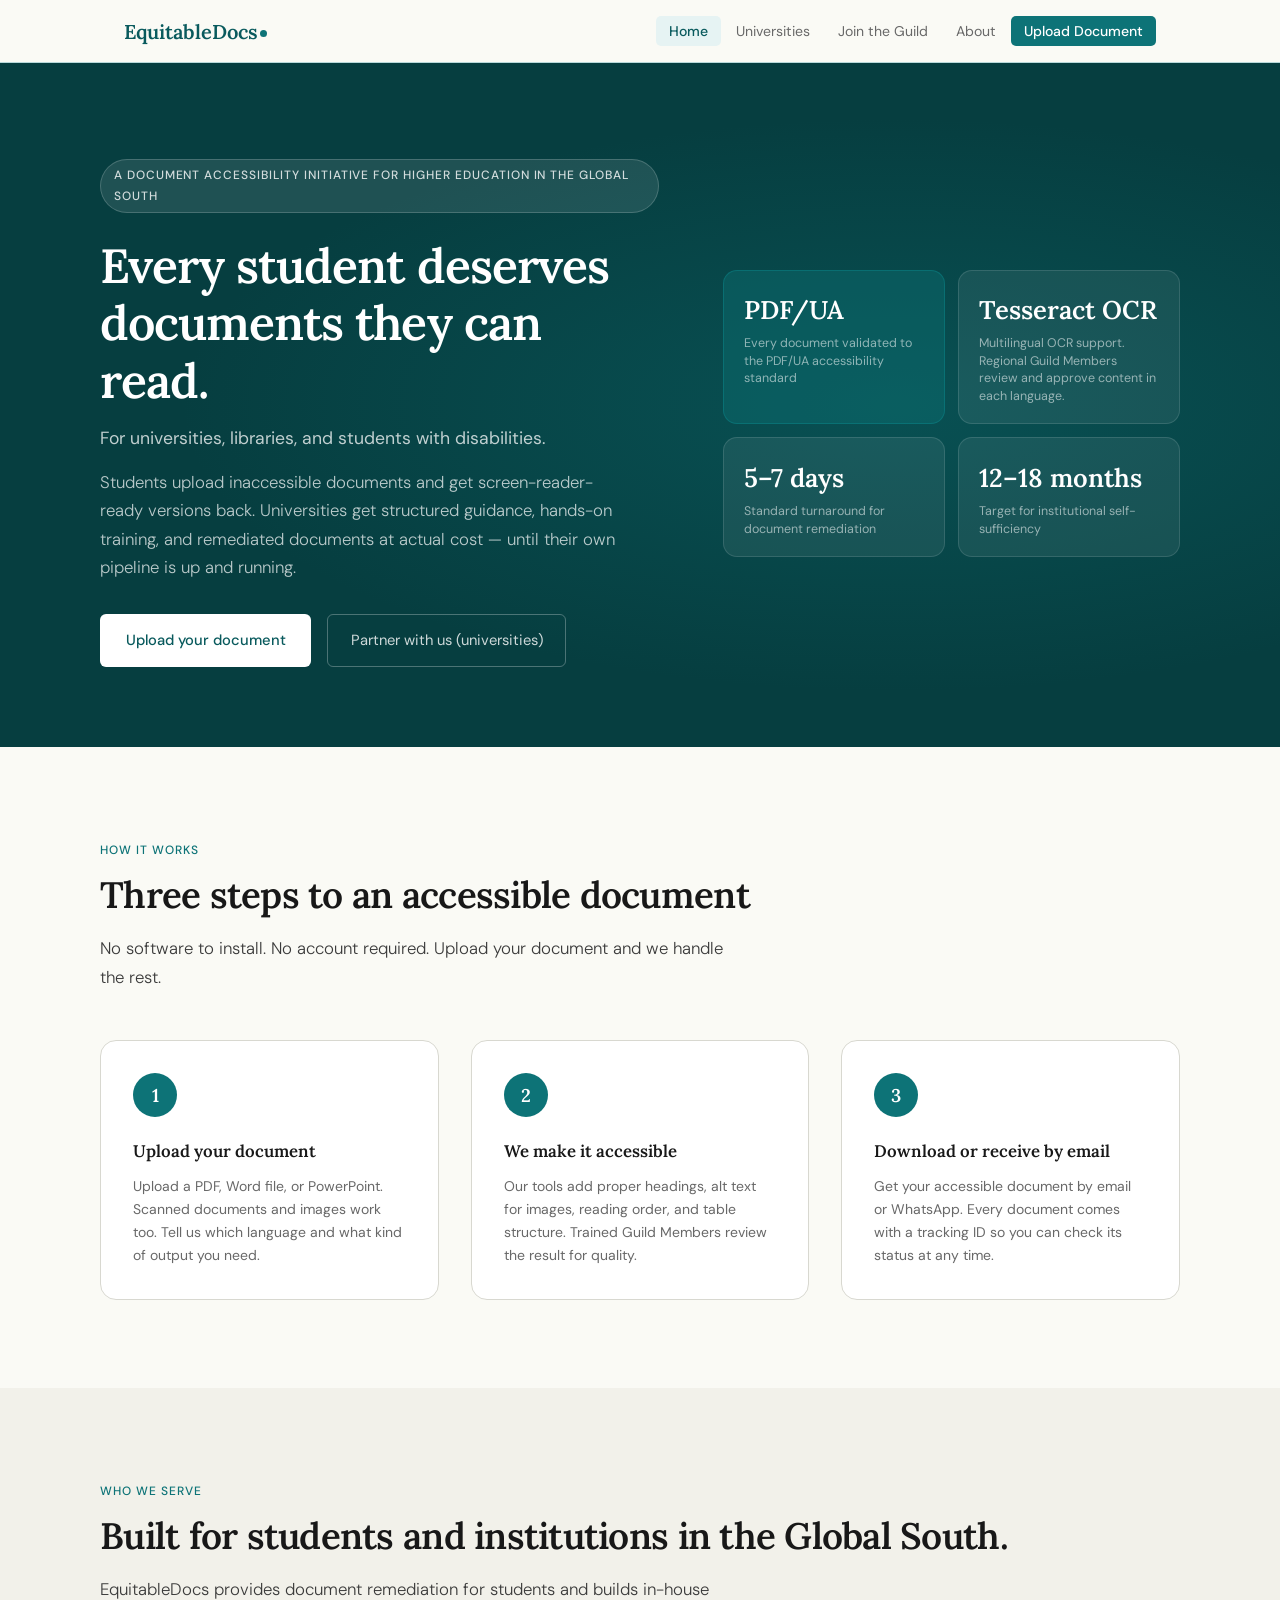
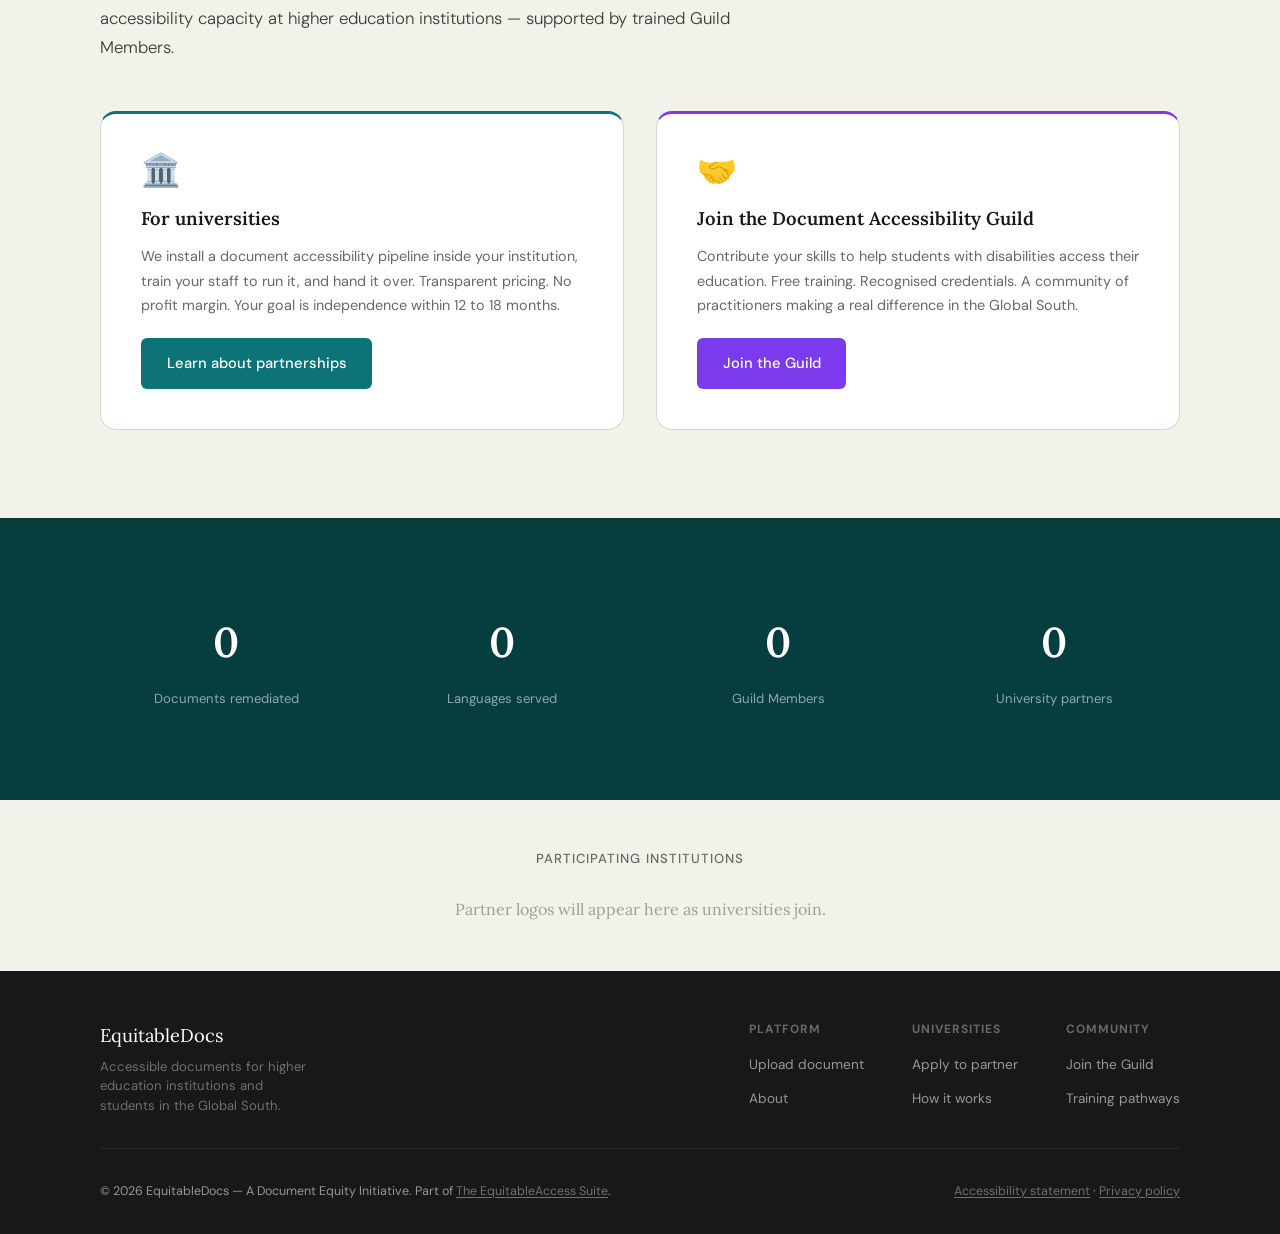
==== index.html @ b2b1b5a3 "Revise homepage hero: clearer eyebrow, H1, subtitle, and description Restructure hero into four dist" ====
<!DOCTYPE html>
<html lang="en">
<head>
<meta charset="UTF-8">
<meta name="viewport" content="width=device-width, initial-scale=1.0">
<meta name="description" content="EquitableDocs — a document accessibility initiative for higher education in the Global South. Students get screen-reader-ready documents. Universities get structured guidance, training, and remediation at actual cost.">
<title>EquitableDocs — Accessible Documents for Higher Education</title>
<link rel="preconnect" href="https://fonts.googleapis.com">
<link rel="preconnect" href="https://fonts.gstatic.com" crossorigin>
<link href="https://fonts.googleapis.com/css2?family=Lora:ital,wght@0,400;0,600;1,400&family=DM+Sans:opsz,wght@9..40,300;9..40,400;9..40,500&display=swap" rel="stylesheet">
<link rel="stylesheet" href="styles.css">
<style>
/* ── Homepage-specific styles ── */
.hero-home .hero-in { display:grid; grid-template-columns:1.1fr .9fr; gap:4rem; align-items:center; }
@media(max-width:760px){ .hero-home .hero-in { grid-template-columns:1fr; gap:2.5rem; } }

/* Hero subtitle */
.hero-subtitle { font-size:1.1rem; color:rgba(255,255,255,.75); font-weight:400; margin-top:-.25rem; margin-bottom:1rem; line-height:1.5; }

/* How it works */
.steps-grid { display:grid; grid-template-columns:repeat(3,1fr); gap:2rem; counter-reset:step; }
@media(max-width:680px){ .steps-grid { grid-template-columns:1fr; gap:1.5rem; } }
.step-card { background:#fff; border:1px solid var(--border); border-radius:16px; padding:2rem; counter-increment:step; position:relative; }
.step-num { display:flex; align-items:center; justify-content:center; width:44px; height:44px; background:var(--teal); color:#fff; border-radius:50%; font-family:var(--serif); font-size:1.15rem; font-weight:600; margin-bottom:1.25rem; }
.step-card h3 { font-family:var(--serif); font-size:1.05rem; font-weight:600; color:var(--ink); margin-bottom:.5rem; }
.step-card p { font-size:.875rem; color:var(--ink-muted); line-height:1.65; }

/* Audience panels */
.panels-grid { display:grid; grid-template-columns:1fr 1fr; gap:2rem; }
@media(max-width:680px){ .panels-grid { grid-template-columns:1fr; } }
.panel { background:#fff; border:1px solid var(--border); border-radius:16px; padding:2.5rem; border-top:3px solid var(--teal); }
.panel.panel-violet { border-top-color:var(--violet); }
.panel-icon { font-size:2rem; margin-bottom:1rem; display:block; line-height:1; }
.panel h3 { font-family:var(--serif); font-size:1.15rem; font-weight:600; color:var(--ink); margin-bottom:.65rem; }
.panel p { font-size:.9rem; color:var(--ink-muted); line-height:1.7; margin-bottom:1.25rem; }

/* Impact counter */
.impact-sec { background:var(--teal-deep); }
.impact-grid { display:grid; grid-template-columns:repeat(4,1fr); gap:1.5rem; text-align:center; }
@media(max-width:680px){ .impact-grid { grid-template-columns:1fr 1fr; } }
.impact-num { font-family:var(--serif); font-size:clamp(1.8rem,4vw,2.6rem); font-weight:600; color:#fff; display:block; margin-bottom:.3rem; }
.impact-label { font-size:.82rem; color:rgba(255,255,255,.55); line-height:1.4; }

/* Partners */
.partners-strip { background:var(--cream-2); padding:3rem 1.5rem; text-align:center; }
.partners-strip p { font-size:.82rem; color:var(--ink-muted); text-transform:uppercase; letter-spacing:.08em; font-weight:500; margin-bottom:1.5rem; }
.partners-logos { display:flex; flex-wrap:wrap; justify-content:center; gap:2.5rem; align-items:center; opacity:.6; }
.partners-logos span { font-family:var(--serif); font-size:1rem; color:var(--ink-muted); }
</style>
</head>
<body>

<a href="#main-content" class="skip">Skip to main content</a>

<!-- Nav -->
<nav class="nav" aria-label="Main navigation">
  <div class="nav-in">
    <a href="index.html" class="nav-logo">EquitableDocs<span class="nav-dot" aria-hidden="true"></span></a>
    <button class="nav-toggle" aria-expanded="false" aria-controls="nav-menu" aria-label="Open menu">
      <svg aria-hidden="true" viewBox="0 0 24 24" fill="none" stroke="currentColor" stroke-width="2"><path d="M3 12h18M3 6h18M3 18h18"/></svg>
    </button>
    <ul class="nav-links" id="nav-menu" role="list">
      <li><a href="index.html" aria-current="page">Home</a></li>
      <li><a href="universities.html">Universities</a></li>
      <li><a href="guild.html">Join the Guild</a></li>
      <li><a href="about.html">About</a></li>
      <li><a href="upload.html" class="nav-cta">Upload Document</a></li>
    </ul>
  </div>
</nav>

<main id="main-content">

<!-- ══ HERO ══ -->
<section class="hero hero-home" aria-labelledby="hero-h">
  <div class="hero-in">
    <div>
      <span class="hero-eyebrow">A Document Accessibility Initiative for Higher Education in the Global South</span>
      <h1 id="hero-h">Every student deserves documents they can read.</h1>
      <p class="hero-subtitle">For universities, libraries, and students with disabilities.</p>
      <p class="hero-sub">Students upload inaccessible documents and get screen-reader-ready versions back. Universities get structured guidance, hands-on training, and remediated documents at actual cost — until their own pipeline is up and running.</p>
      <div class="hero-actions">
        <a href="upload.html" class="btn-white">Upload your document</a>
        <a href="universities.html" class="btn-outline-w">Partner with us (universities)</a>
      </div>
    </div>
    <div class="hero-cards" aria-label="Key impact numbers">
      <div class="hero-card accent">
        <span class="hero-card-num">PDF/UA</span>
        <span class="hero-card-label">Every document validated to the PDF/UA accessibility standard</span>
      </div>
      <div class="hero-card">
        <span class="hero-card-num">Tesseract OCR</span>
        <span class="hero-card-label">Multilingual OCR support. Regional Guild Members review and approve content in each language.</span>
      </div>
      <div class="hero-card">
        <span class="hero-card-num">5–7 days</span>
        <span class="hero-card-label">Standard turnaround for document remediation</span>
      </div>
      <div class="hero-card">
        <span class="hero-card-num">12–18 months</span>
        <span class="hero-card-label">Target for institutional self-sufficiency</span>
      </div>
    </div>
  </div>
</section>

<!-- ══ HOW IT WORKS ══ -->
<section class="sec" aria-labelledby="how-h">
  <div class="sec-in">
    <span class="eyebrow" aria-hidden="true">How it works</span>
    <h2 class="sec-title" id="how-h">Three steps to an accessible document</h2>
    <p class="sec-lead">No software to install. No account required. Upload your document and we handle the rest.</p>

    <div class="steps-grid" role="list">
      <div class="step-card" role="listitem">
        <div class="step-num" aria-hidden="true">1</div>
        <h3>Upload your document</h3>
        <p>Upload a PDF, Word file, or PowerPoint. Scanned documents and images work too. Tell us which language and what kind of output you need.</p>
      </div>
      <div class="step-card" role="listitem">
        <div class="step-num" aria-hidden="true">2</div>
        <h3>We make it accessible</h3>
        <p>Our tools add proper headings, alt text for images, reading order, and table structure. Trained Guild Members review the result for quality.</p>
      </div>
      <div class="step-card" role="listitem">
        <div class="step-num" aria-hidden="true">3</div>
        <h3>Download or receive by email</h3>
        <p>Get your accessible document by email or WhatsApp. Every document comes with a tracking ID so you can check its status at any time.</p>
      </div>
    </div>
  </div>
</section>

<!-- ══ FOR UNIVERSITIES / JOIN THE GUILD ══ -->
<section class="sec" style="background:var(--cream-2);" aria-labelledby="audiences-h">
  <div class="sec-in">
    <span class="eyebrow" aria-hidden="true">Who we serve</span>
    <h2 class="sec-title" id="audiences-h">Built for students and institutions in the Global South.</h2>
    <p class="sec-lead">EquitableDocs provides document remediation for students and builds in-house accessibility capacity at higher education institutions — supported by trained Guild Members.</p>

    <div class="panels-grid">
      <article class="panel" aria-labelledby="panel-uni">
        <span class="panel-icon" aria-hidden="true">🏛️</span>
        <h3 id="panel-uni">For universities</h3>
        <p>We install a document accessibility pipeline inside your institution, train your staff to run it, and hand it over. Transparent pricing. No profit margin. Your goal is independence within 12 to 18 months.</p>
        <a href="universities.html" class="btn-teal">Learn about partnerships</a>
      </article>
      <article class="panel panel-violet" aria-labelledby="panel-guild">
        <span class="panel-icon" aria-hidden="true">🤝</span>
        <h3 id="panel-guild">Join the Document Accessibility Guild</h3>
        <p>Contribute your skills to help students with disabilities access their education. Free training. Recognised credentials. A community of practitioners making a real difference in the Global South.</p>
        <a href="guild.html" class="btn-teal" style="background:var(--violet);">Join the Guild</a>
      </article>
    </div>
  </div>
</section>

<!-- ══ IMPACT COUNTER ══ -->
<section class="sec impact-sec" aria-labelledby="impact-h">
  <div class="sec-in">
    <h2 class="sr-only" id="impact-h">Our impact so far</h2>
    <div class="impact-grid">
      <div>
        <span class="impact-num">0</span>
        <span class="impact-label">Documents remediated</span>
      </div>
      <div>
        <span class="impact-num">0</span>
        <span class="impact-label">Languages served</span>
      </div>
      <div>
        <span class="impact-num">0</span>
        <span class="impact-label">Guild Members</span>
      </div>
      <div>
        <span class="impact-num">0</span>
        <span class="impact-label">University partners</span>
      </div>
    </div>
  </div>
</section>

<!-- ══ PARTICIPATING INSTITUTIONS ══ -->
<section class="partners-strip" aria-labelledby="partners-h">
  <p id="partners-h">Participating institutions</p>
  <div class="partners-logos">
    <span>Partner logos will appear here as universities join.</span>
  </div>
</section>

</main>

<!-- Footer -->
<footer class="footer" role="contentinfo">
  <div class="footer-in">
    <div class="footer-top">
      <div>
        <p class="footer-brand">EquitableDocs</p>
        <p class="footer-tag">Accessible documents for higher education institutions and students in the Global South.</p>
      </div>
      <nav class="footer-cols" aria-label="Footer navigation">
        <div class="footer-col">
          <h3>Platform</h3>
          <ul>
            <li><a href="upload.html">Upload document</a></li>
            <li><a href="about.html">About</a></li>
          </ul>
        </div>
        <div class="footer-col">
          <h3>Universities</h3>
          <ul>
            <li><a href="universities.html#apply">Apply to partner</a></li>
            <li><a href="universities.html#pipeline">How it works</a></li>
          </ul>
        </div>
        <div class="footer-col">
          <h3>Community</h3>
          <ul>
            <li><a href="guild.html">Join the Guild</a></li>
            <li><a href="training.html">Training pathways</a></li>
          </ul>
        </div>
      </nav>
    </div>
    <div class="footer-bottom">
      <p>&copy; 2026 EquitableDocs &mdash; A Document Equity Initiative. Part of <a href="index.html">The EquitableAccess Suite</a>.</p>
      <p><a href="accessibility.html">Accessibility statement</a> &middot; <a href="privacy.html">Privacy policy</a></p>
    </div>
  </div>
</footer>

<script>
// Mobile nav toggle
(function() {
  var toggle = document.querySelector('.nav-toggle');
  var menu = document.getElementById('nav-menu');
  if (!toggle || !menu) return;
  toggle.addEventListener('click', function() {
    var open = menu.classList.toggle('open');
    toggle.setAttribute('aria-expanded', open);
  });
})();
</script>
</body>
</html>
---- styles.css ----
/* EquitableDocs — Shared Design System
   Accessible documents for every student, in every language, at no cost.
   WCAG 2.1 AA + COGA compliant. No frameworks. */

/* ── Reset ── */
*,*::before,*::after{box-sizing:border-box;margin:0;padding:0}

/* ── Design Tokens ── */
:root {
  --teal:       #0D7377;
  --teal-dark:  #095A5D;
  --teal-deep:  #063E40;
  --teal-light: #E6F3F3;
  --teal-mid:   #B8D9DA;
  --cream:      #FAFAF5;
  --cream-2:    #F2F1EA;
  --ink:        #181818;
  --ink-mid:    #3A3A3A;
  --ink-muted:  #686868;
  --amber:      #B45309;
  --amber-bg:   #FFFBEB;
  --border:     #D8D8D0;
  --red-soft:   #FEF2F2;
  --violet:     #7C3AED;
  --violet-bg:  #F5F0FF;
  --violet-mid: #E9D5FF;
  --serif:      'Lora', Georgia, serif;
  --sans:       'DM Sans', system-ui, sans-serif;
  --max:        1080px;
  --gap:        5.5rem;
}

/* ── Base ── */
html { scroll-behavior: smooth; }
body { font-family: var(--sans); font-size: 1rem; line-height: 1.75; color: var(--ink); background: var(--cream); -webkit-font-smoothing: antialiased; }

:focus-visible { outline: 3px solid var(--teal); outline-offset: 3px; border-radius: 4px; }

/* ── Accessibility utilities ── */
.skip { position:absolute; top:-100px; left:1rem; background:var(--teal); color:#fff; padding:.75rem 1.25rem; border-radius:6px; font-weight:500; text-decoration:none; z-index:9999; transition:top .2s; }
.skip:focus { top:1rem; }

.sr-only { position:absolute; width:1px; height:1px; padding:0; margin:-1px; overflow:hidden; clip:rect(0,0,0,0); white-space:nowrap; border:0; }

/* ── Nav ── */
.nav { position:sticky; top:0; z-index:100; background:rgba(250,250,245,.96); border-bottom:1px solid var(--teal-mid); backdrop-filter:blur(6px); }
.nav-in { max-width:var(--max); margin:0 auto; padding:0 1.5rem; height:62px; display:flex; align-items:center; justify-content:space-between; gap:2rem; }
.nav-logo { font-family:var(--serif); font-size:1.25rem; font-weight:600; color:var(--teal-dark); text-decoration:none; }
.nav-dot { display:inline-block; width:7px; height:7px; background:var(--teal); border-radius:50%; margin-left:2px; vertical-align:middle; }
.nav-links { display:flex; gap:.15rem; list-style:none; }
.nav-links a { color:var(--ink-muted); text-decoration:none; font-size:.88rem; padding:.4rem .8rem; border-radius:5px; transition:background .15s,color .15s; }
.nav-links a:hover { background:var(--teal-light); color:var(--teal-dark); }
.nav-links a[aria-current=page] { background:var(--teal-light); color:var(--teal-dark); font-weight:500; }
.nav-cta { background:var(--teal) !important; color:#fff !important; font-weight:500 !important; }
.nav-cta:hover { background:var(--teal-dark) !important; }

/* ── Mobile nav toggle ── */
.nav-toggle { display:none; background:none; border:none; cursor:pointer; padding:.5rem; color:var(--ink); }
.nav-toggle svg { width:24px; height:24px; }

/* ── Hero (shared base) ── */
.hero { background:var(--teal-deep); padding:6rem 1.5rem 5rem; position:relative; overflow:hidden; }
.hero::after { content:''; position:absolute; inset:0; background:radial-gradient(ellipse 80% 60% at 70% 50%, rgba(13,115,119,.35) 0%, transparent 70%); pointer-events:none; }
.hero-in { max-width:var(--max); margin:0 auto; position:relative; z-index:1; }
.hero-eyebrow { display:inline-block; background:rgba(255,255,255,.1); border:1px solid rgba(255,255,255,.18); color:rgba(255,255,255,.8); font-size:.75rem; font-weight:500; letter-spacing:.08em; text-transform:uppercase; padding:.3rem .8rem; border-radius:100px; margin-bottom:1.5rem; }
.hero h1 { font-family:var(--serif); font-size:clamp(1.9rem,4vw,3rem); font-weight:600; line-height:1.2; color:#fff; letter-spacing:-.02em; margin-bottom:1.25rem; }
.hero h1 em { font-style:italic; color:var(--teal-mid); }
.hero-sub { font-size:1.05rem; color:rgba(255,255,255,.72); max-width:520px; font-weight:300; line-height:1.7; margin-bottom:2rem; }
.hero-actions { display:flex; gap:1rem; flex-wrap:wrap; }

/* ── Buttons ── */
.btn-white { display:inline-flex; align-items:center; gap:.5rem; background:#fff; color:var(--teal-dark); font-family:var(--sans); font-size:.92rem; font-weight:500; padding:.8rem 1.6rem; border-radius:6px; text-decoration:none; border:none; cursor:pointer; transition:background .15s,transform .1s; }
.btn-white:hover { background:var(--cream); transform:translateY(-1px); }
.btn-outline-w { display:inline-flex; align-items:center; gap:.5rem; background:transparent; color:rgba(255,255,255,.8); font-family:var(--sans); font-size:.92rem; padding:.8rem 1.4rem; border-radius:6px; text-decoration:none; border:1px solid rgba(255,255,255,.28); transition:background .15s; }
.btn-outline-w:hover { background:rgba(255,255,255,.08); }
.btn-teal { display:inline-flex; align-items:center; gap:.5rem; background:var(--teal); color:#fff; font-family:var(--sans); font-size:.92rem; font-weight:500; padding:.8rem 1.6rem; border-radius:6px; text-decoration:none; border:none; cursor:pointer; transition:background .15s,transform .1s; }
.btn-teal:hover { background:var(--teal-dark); transform:translateY(-1px); }
.btn-outline { display:inline-flex; align-items:center; gap:.5rem; background:transparent; color:var(--teal); font-family:var(--sans); font-size:.92rem; font-weight:500; padding:.8rem 1.4rem; border-radius:6px; text-decoration:none; border:1.5px solid var(--teal); transition:background .15s,color .15s; }
.btn-outline:hover { background:var(--teal); color:#fff; }

/* ── Hero stat cards ── */
.hero-cards { display:grid; grid-template-columns:1fr 1fr; gap:.85rem; }
.hero-card { background:rgba(255,255,255,.07); border:1px solid rgba(255,255,255,.12); border-radius:14px; padding:1.1rem 1.25rem; }
.hero-card-num { font-family:var(--serif); font-size:1.6rem; font-weight:600; color:#fff; display:block; }
.hero-card-label { font-size:.78rem; color:rgba(255,255,255,.55); display:block; line-height:1.4; margin-top:.15rem; }
.hero-card.accent { background:rgba(13,115,119,.4); border-color:rgba(13,195,199,.2); }

/* ── Section base ── */
.sec { padding:var(--gap) 1.5rem; }
.sec-in { max-width:var(--max); margin:0 auto; }
.eyebrow { display:inline-block; color:var(--teal); font-size:.75rem; font-weight:500; letter-spacing:.08em; text-transform:uppercase; margin-bottom:.65rem; }
.sec-title { font-family:var(--serif); font-size:clamp(1.6rem,3vw,2.3rem); font-weight:600; color:var(--ink); line-height:1.25; letter-spacing:-.02em; margin-bottom:1rem; }
.sec-lead { font-size:1.05rem; color:var(--ink-mid); max-width:640px; line-height:1.75; margin-bottom:3rem; font-weight:300; }

/* ── Cards (generic) ── */
.card { background:#fff; border:1px solid var(--border); border-radius:16px; padding:2rem; }
.card-teal { border-top:3px solid var(--teal); }

/* ── Form fields (shared) ── */
.form-card { background:var(--cream); border:1px solid var(--border); border-radius:18px; padding:2.25rem; }
.form-section-title { font-weight:500; color:var(--ink); font-size:.85rem; text-transform:uppercase; letter-spacing:.06em; margin-bottom:1.25rem; padding-bottom:.6rem; border-bottom:1px solid var(--border); }
.fg { display:flex; flex-direction:column; gap:.35rem; margin-bottom:1.1rem; }
.fg-label { font-size:.85rem; font-weight:500; color:var(--ink-mid); }
.fg-label .req { color:var(--teal); margin-left:2px; }
.fg-input, .fg-select, .fg-textarea {
  background:#fff; border:1px solid var(--border); border-radius:8px; color:var(--ink);
  font-family:var(--sans); font-size:.92rem; padding:.7rem .95rem; width:100%;
  transition:border-color .15s,box-shadow .15s; -webkit-appearance:none; appearance:none;
}
.fg-input:focus, .fg-select:focus, .fg-textarea:focus { outline:none; border-color:var(--teal); box-shadow:0 0 0 3px rgba(13,115,119,.12); }
.fg-textarea { resize:vertical; min-height:90px; }
.fg-hint { font-size:.77rem; color:var(--ink-muted); }
.form-two { display:grid; grid-template-columns:1fr 1fr; gap:1rem; }

/* Radio/checkbox groups */
.choice-group { display:flex; flex-direction:column; gap:.55rem; margin-bottom:1.25rem; }
.choice-group-label { font-size:.82rem; font-weight:500; color:var(--ink-mid); text-transform:uppercase; letter-spacing:.05em; margin-bottom:.2rem; }
.choice-opt { display:flex; gap:.6rem; align-items:flex-start; cursor:pointer; }
.choice-opt input { margin-top:3px; accent-color:var(--teal); width:16px; height:16px; cursor:pointer; flex-shrink:0; }
.choice-opt-text { font-size:.88rem; color:var(--ink-mid); line-height:1.5; }
.choice-opt-desc { font-size:.78rem; color:var(--ink-muted); margin-top:.1rem; }
.choice-opt.violet-opt input { accent-color:var(--violet); }

/* Format chips */
.format-chips { display:flex; flex-wrap:wrap; gap:.5rem; }
.format-chip input { position:absolute; opacity:0; width:0; height:0; }
.format-chip label { display:inline-block; padding:.35rem .9rem; border-radius:100px; border:1.5px solid var(--border); font-size:.82rem; color:var(--ink-muted); cursor:pointer; transition:all .15s; user-select:none; }
.format-chip input:checked + label { background:var(--teal); color:#fff; border-color:var(--teal); }
.format-chip label:hover { border-color:var(--teal); color:var(--teal); }

.divider { border:none; border-top:1px solid var(--border); margin:1.5rem 0; }
.btn-submit { width:100%; background:var(--teal); color:#fff; font-family:var(--sans); font-size:.95rem; font-weight:500; padding:.9rem; border-radius:8px; border:none; cursor:pointer; transition:background .15s,transform .1s; margin-top:.5rem; }
.btn-submit:hover { background:var(--teal-dark); transform:translateY(-1px); }
.form-privacy { font-size:.76rem; color:var(--ink-muted); text-align:center; margin-top:.75rem; line-height:1.5; }

/* ── FAQ ── */
.faq-list { max-width:700px; }
details { border-bottom:1px solid var(--border); }
summary { list-style:none; display:flex; justify-content:space-between; align-items:center; padding:1.1rem 0; font-size:.97rem; font-weight:500; color:var(--ink); cursor:pointer; gap:1rem; user-select:none; }
summary::-webkit-details-marker { display:none; }
summary:hover { color:var(--teal); }
.faq-plus { width:22px; height:22px; min-width:22px; background:var(--teal-light); border-radius:50%; display:flex; align-items:center; justify-content:center; color:var(--teal); font-size:1.1rem; line-height:1; transition:transform .2s,background .15s; }
details[open] .faq-plus { transform:rotate(45deg); background:var(--teal); color:#fff; }
.faq-body { font-size:.9rem; color:var(--ink-muted); line-height:1.7; padding-bottom:1.1rem; max-width:640px; }

/* ── Footer ── */
.footer { background:var(--ink); color:rgba(255,255,255,.55); padding:3rem 1.5rem 2rem; }
.footer-in { max-width:var(--max); margin:0 auto; }
.footer-top { display:flex; justify-content:space-between; flex-wrap:wrap; gap:3rem; padding-bottom:2rem; border-bottom:1px solid rgba(255,255,255,.07); margin-bottom:2rem; }
.footer-brand { font-family:var(--serif); font-size:1.15rem; color:#fff; margin-bottom:.35rem; }
.footer-tag { font-size:.82rem; color:rgba(255,255,255,.38); max-width:220px; line-height:1.5; }
.footer-cols { display:flex; gap:3rem; flex-wrap:wrap; }
.footer-col h3 { font-size:.75rem; text-transform:uppercase; letter-spacing:.08em; color:rgba(255,255,255,.35); margin-bottom:.65rem; }
.footer-col ul { list-style:none; display:flex; flex-direction:column; gap:.35rem; }
.footer-col a { color:rgba(255,255,255,.55); text-decoration:none; font-size:.85rem; transition:color .15s; }
.footer-col a:hover { color:#fff; }
.footer-bottom { display:flex; justify-content:space-between; flex-wrap:wrap; gap:1rem; font-size:.78rem; }
.footer-bottom a { color:rgba(255,255,255,.38); text-decoration:underline; text-underline-offset:2px; }

/* ── Responsive ── */
@media(max-width:680px){
  .nav-links { display:none; }
  .nav-toggle { display:block; }
  .nav-links.open { display:flex; flex-direction:column; position:absolute; top:62px; left:0; right:0; background:var(--cream); border-bottom:1px solid var(--teal-mid); padding:1rem 1.5rem; gap:.5rem; box-shadow:0 4px 12px rgba(0,0,0,.08); }
  .hero { padding:4rem 1.5rem 3.5rem; }
  .form-card { padding:1.5rem; }
  .form-two { grid-template-columns:1fr; }
}
@media(max-width:560px){
  .form-two { grid-template-columns:1fr; }
}
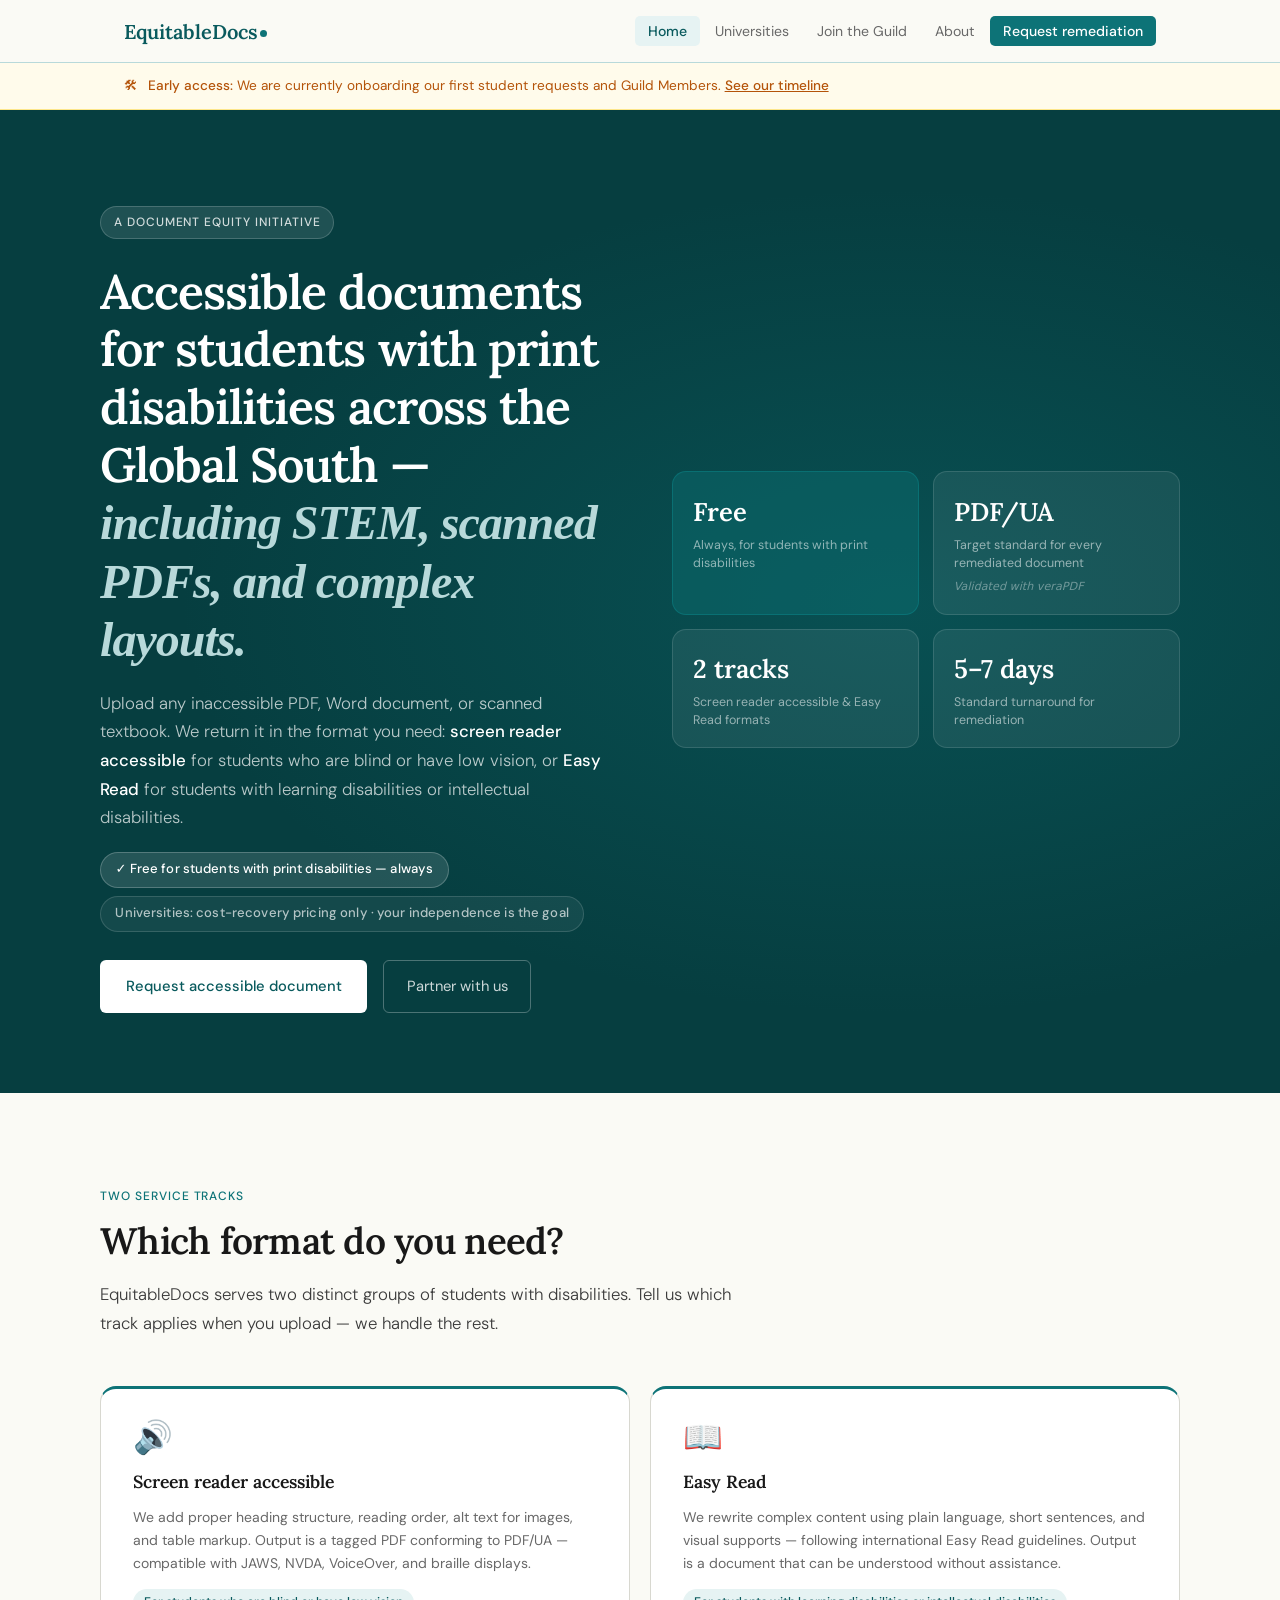
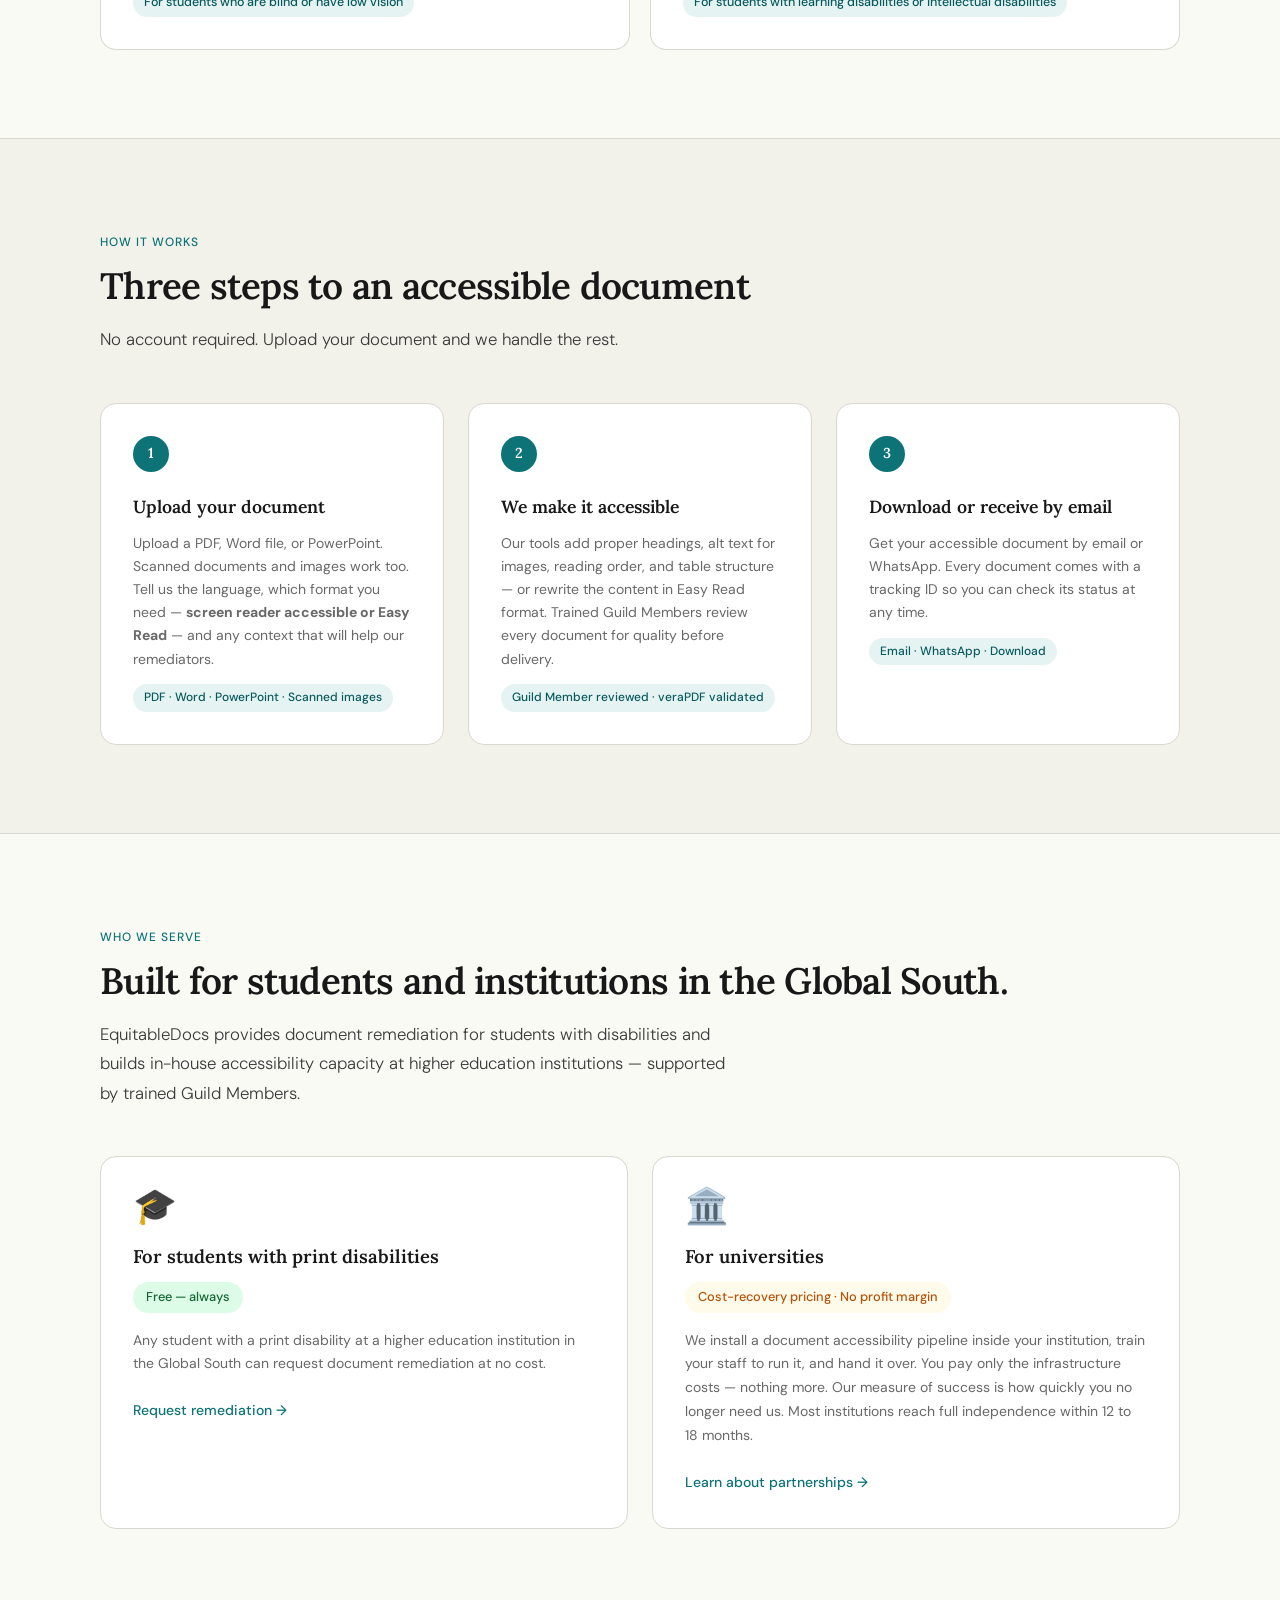
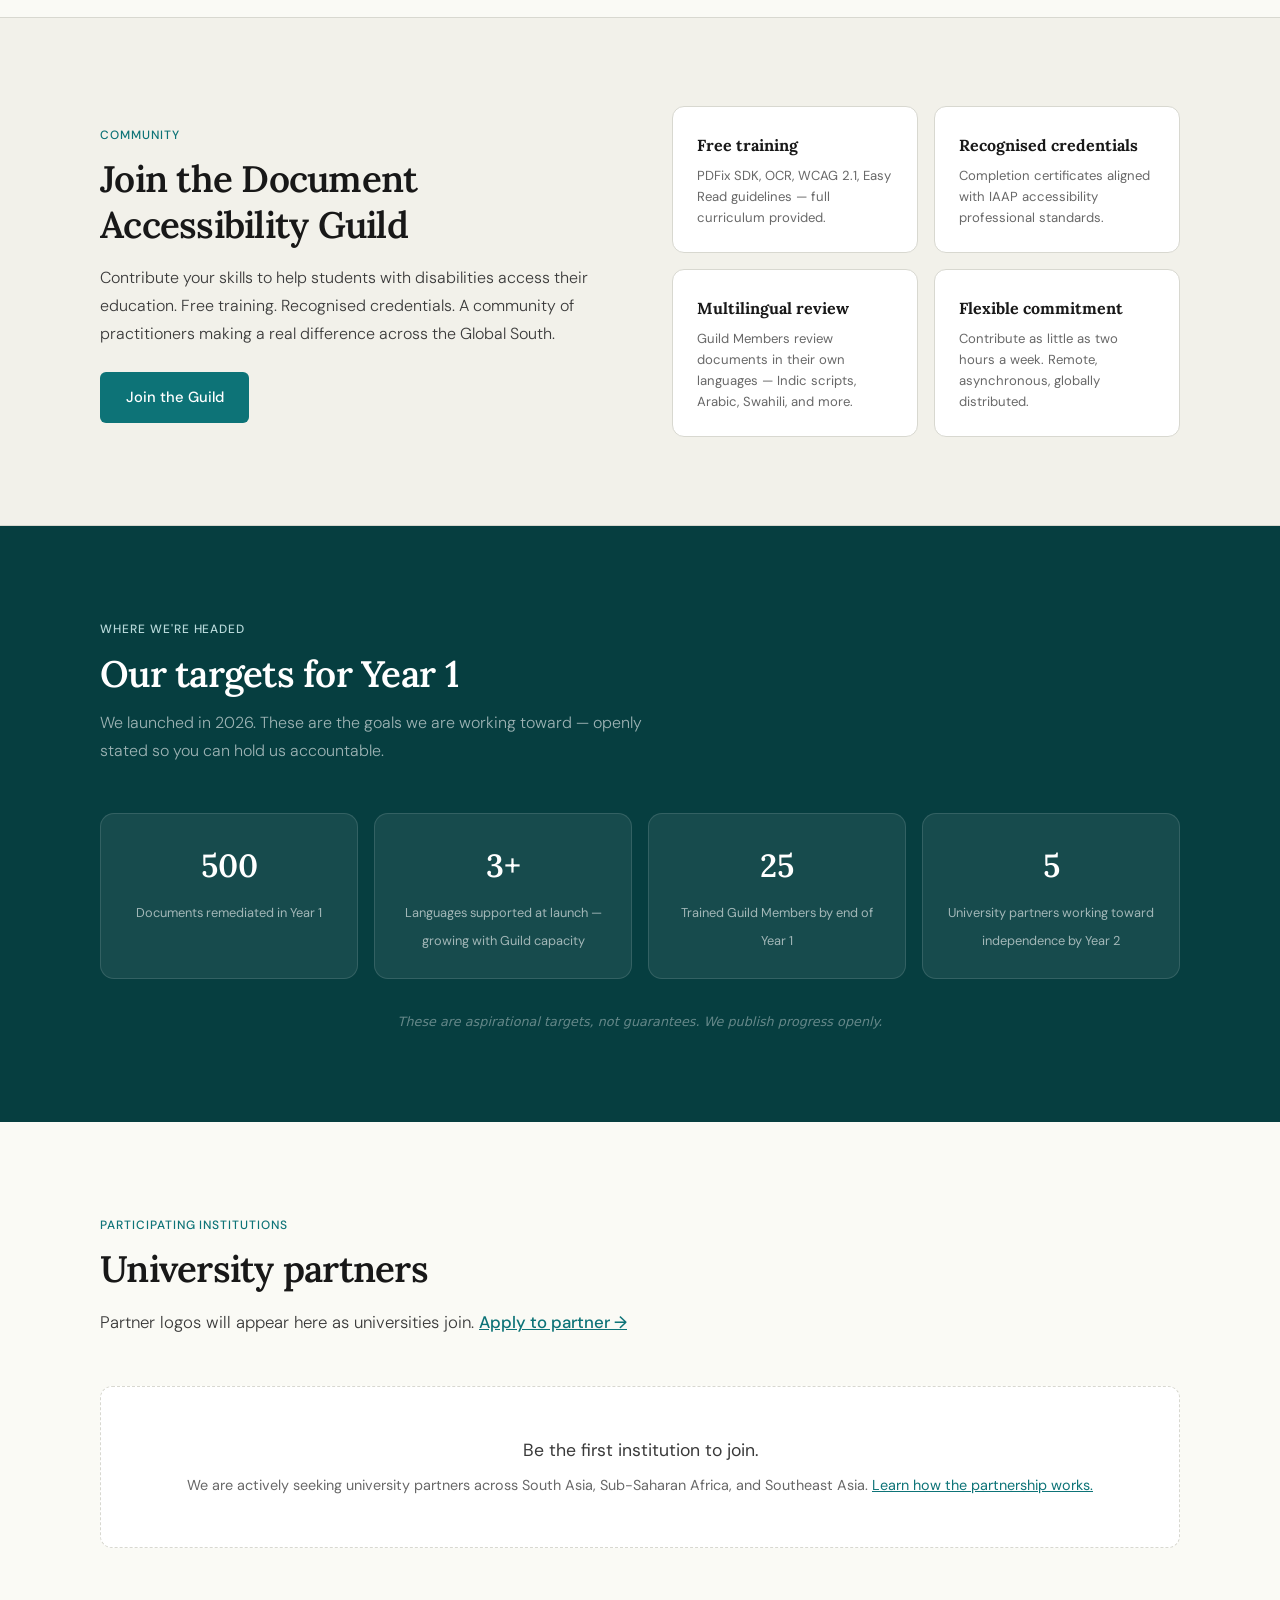
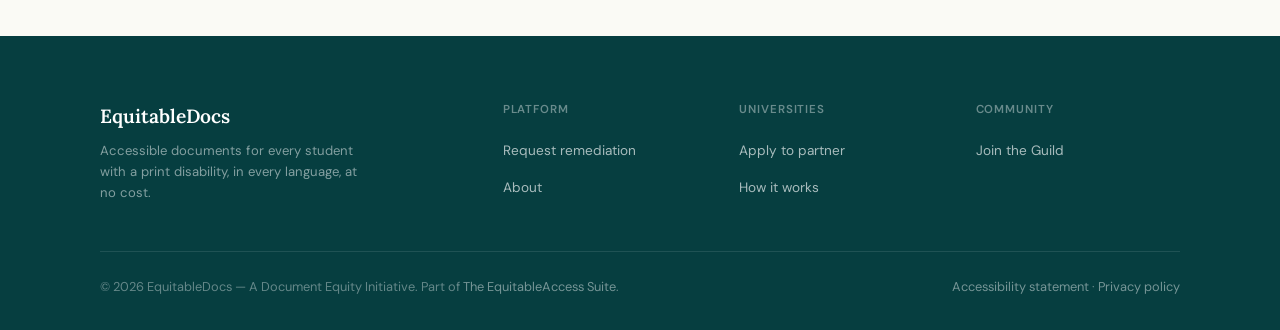
==== commit 38601b79: "Redesign homepage: new hero, two-track formats, targets section, updated layout Complete rewrite of " ====
--- a/index.html
+++ b/index.html
@@ -3,189 +3,397 @@
 <head>
 <meta charset="UTF-8">
 <meta name="viewport" content="width=device-width, initial-scale=1.0">
-<meta name="description" content="EquitableDocs — a document accessibility initiative for higher education in the Global South. Students get screen-reader-ready documents. Universities get structured guidance, training, and remediation at actual cost.">
+<meta name="description" content="EquitableDocs remediates inaccessible PDFs, Word documents, and scanned textbooks for students with disabilities — screen reader accessible or Easy Read formats. Free for students. Cost-recovery pricing for universities. Global South focus.">
 <title>EquitableDocs — Accessible Documents for Higher Education</title>
 <link rel="preconnect" href="https://fonts.googleapis.com">
 <link rel="preconnect" href="https://fonts.gstatic.com" crossorigin>
 <link href="https://fonts.googleapis.com/css2?family=Lora:ital,wght@0,400;0,600;1,400&family=DM+Sans:opsz,wght@9..40,300;9..40,400;9..40,500&display=swap" rel="stylesheet">
-<link rel="stylesheet" href="styles.css">
 <style>
-/* ── Homepage-specific styles ── */
-.hero-home .hero-in { display:grid; grid-template-columns:1.1fr .9fr; gap:4rem; align-items:center; }
-@media(max-width:760px){ .hero-home .hero-in { grid-template-columns:1fr; gap:2.5rem; } }
-
-/* Hero subtitle */
-.hero-subtitle { font-size:1.1rem; color:rgba(255,255,255,.75); font-weight:400; margin-top:-.25rem; margin-bottom:1rem; line-height:1.5; }
-
-/* How it works */
-.steps-grid { display:grid; grid-template-columns:repeat(3,1fr); gap:2rem; counter-reset:step; }
-@media(max-width:680px){ .steps-grid { grid-template-columns:1fr; gap:1.5rem; } }
-.step-card { background:#fff; border:1px solid var(--border); border-radius:16px; padding:2rem; counter-increment:step; position:relative; }
-.step-num { display:flex; align-items:center; justify-content:center; width:44px; height:44px; background:var(--teal); color:#fff; border-radius:50%; font-family:var(--serif); font-size:1.15rem; font-weight:600; margin-bottom:1.25rem; }
-.step-card h3 { font-family:var(--serif); font-size:1.05rem; font-weight:600; color:var(--ink); margin-bottom:.5rem; }
-.step-card p { font-size:.875rem; color:var(--ink-muted); line-height:1.65; }
-
-/* Audience panels */
-.panels-grid { display:grid; grid-template-columns:1fr 1fr; gap:2rem; }
-@media(max-width:680px){ .panels-grid { grid-template-columns:1fr; } }
-.panel { background:#fff; border:1px solid var(--border); border-radius:16px; padding:2.5rem; border-top:3px solid var(--teal); }
-.panel.panel-violet { border-top-color:var(--violet); }
-.panel-icon { font-size:2rem; margin-bottom:1rem; display:block; line-height:1; }
-.panel h3 { font-family:var(--serif); font-size:1.15rem; font-weight:600; color:var(--ink); margin-bottom:.65rem; }
-.panel p { font-size:.9rem; color:var(--ink-muted); line-height:1.7; margin-bottom:1.25rem; }
-
-/* Impact counter */
-.impact-sec { background:var(--teal-deep); }
-.impact-grid { display:grid; grid-template-columns:repeat(4,1fr); gap:1.5rem; text-align:center; }
-@media(max-width:680px){ .impact-grid { grid-template-columns:1fr 1fr; } }
-.impact-num { font-family:var(--serif); font-size:clamp(1.8rem,4vw,2.6rem); font-weight:600; color:#fff; display:block; margin-bottom:.3rem; }
-.impact-label { font-size:.82rem; color:rgba(255,255,255,.55); line-height:1.4; }
-
-/* Partners */
-.partners-strip { background:var(--cream-2); padding:3rem 1.5rem; text-align:center; }
-.partners-strip p { font-size:.82rem; color:var(--ink-muted); text-transform:uppercase; letter-spacing:.08em; font-weight:500; margin-bottom:1.5rem; }
-.partners-logos { display:flex; flex-wrap:wrap; justify-content:center; gap:2.5rem; align-items:center; opacity:.6; }
-.partners-logos span { font-family:var(--serif); font-size:1rem; color:var(--ink-muted); }
+*,*::before,*::after{box-sizing:border-box;margin:0;padding:0}
+
+:root {
+  --teal:       #0D7377;
+  --teal-dark:  #095A5D;
+  --teal-deep:  #063E40;
+  --teal-light: #E6F3F3;
+  --teal-mid:   #B8D9DA;
+  --cream:      #FAFAF5;
+  --cream-2:    #F2F1EA;
+  --ink:        #181818;
+  --ink-mid:    #3A3A3A;
+  --ink-muted:  #686868;
+  --amber:      #B45309;
+  --amber-bg:   #FFFBEB;
+  --border:     #D8D8D0;
+  --serif:      'Lora', Georgia, serif;
+  --sans:       'DM Sans', system-ui, sans-serif;
+  --max:        1080px;
+  --gap:        5.5rem;
+}
+
+html { scroll-behavior: smooth; }
+body { font-family: var(--sans); font-size: 1rem; line-height: 1.75; color: var(--ink); background: var(--cream); -webkit-font-smoothing: antialiased; }
+
+:focus-visible { outline: 3px solid var(--teal); outline-offset: 3px; border-radius: 4px; }
+
+.skip { position:absolute; top:-100px; left:1rem; background:var(--teal); color:#fff; padding:.75rem 1.25rem; border-radius:6px; font-weight:500; text-decoration:none; z-index:9999; transition:top .2s; }
+.skip:focus { top:1rem; }
+
+.sr-only { position:absolute; width:1px; height:1px; padding:0; margin:-1px; overflow:hidden; clip:rect(0,0,0,0); white-space:nowrap; border:0; }
+
+/* ── Nav ── */
+.nav { position:sticky; top:0; z-index:100; background:rgba(250,250,245,.96); border-bottom:1px solid var(--teal-mid); backdrop-filter:blur(6px); }
+.nav-in { max-width:var(--max); margin:0 auto; padding:0 1.5rem; height:62px; display:flex; align-items:center; justify-content:space-between; gap:2rem; }
+.nav-logo { font-family:var(--serif); font-size:1.25rem; font-weight:600; color:var(--teal-dark); text-decoration:none; }
+.nav-dot { display:inline-block; width:7px; height:7px; background:var(--teal); border-radius:50%; margin-left:2px; vertical-align:middle; }
+.nav-links { display:flex; gap:.15rem; list-style:none; }
+.nav-links a { color:var(--ink-muted); text-decoration:none; font-size:.88rem; padding:.4rem .8rem; border-radius:5px; transition:background .15s,color .15s; }
+.nav-links a:hover { background:var(--teal-light); color:var(--teal-dark); }
+.nav-links a[aria-current=page] { background:var(--teal-light); color:var(--teal-dark); font-weight:500; }
+.nav-cta { background:var(--teal) !important; color:#fff !important; font-weight:500 !important; }
+.nav-cta:hover { background:var(--teal-dark) !important; }
+
+/* ── Hero ── */
+.hero { background:var(--teal-deep); padding:6rem 1.5rem 5rem; position:relative; overflow:hidden; }
+.hero::after { content:''; position:absolute; inset:0; background:radial-gradient(ellipse 80% 60% at 70% 50%, rgba(13,115,119,.35) 0%, transparent 70%); pointer-events:none; }
+.hero-in { max-width:var(--max); margin:0 auto; position:relative; z-index:1; display:grid; grid-template-columns:1fr 1fr; gap:4rem; align-items:center; }
+@media(max-width:760px){ .hero-in { grid-template-columns:1fr; gap:2.5rem; } }
+.hero-eyebrow { display:inline-block; background:rgba(255,255,255,.1); border:1px solid rgba(255,255,255,.18); color:rgba(255,255,255,.8); font-size:.75rem; font-weight:500; letter-spacing:.08em; text-transform:uppercase; padding:.3rem .8rem; border-radius:100px; margin-bottom:1.5rem; }
+.hero h1 { font-family:var(--serif); font-size:clamp(1.9rem,4vw,3rem); font-weight:600; line-height:1.2; color:#fff; letter-spacing:-.02em; margin-bottom:1.25rem; }
+.hero h1 em { font-style:italic; color:var(--teal-mid); }
+.hero-sub { font-size:1.05rem; color:rgba(255,255,255,.72); max-width:520px; font-weight:300; line-height:1.7; margin-bottom:1.25rem; }
+.hero-sub + .hero-sub { margin-bottom:2rem; }
+.hero-badges { display:flex; flex-direction:column; align-items:flex-start; gap:.5rem; margin-bottom:1.75rem; }
+.hero-free-badge { display:inline-block; background:rgba(255,255,255,.12); border:1px solid rgba(255,255,255,.22); color:#fff; font-size:.82rem; font-weight:500; padding:.35rem .9rem; border-radius:100px; letter-spacing:.01em; }
+.hero-free-badge.secondary { background:rgba(255,255,255,.06); border-color:rgba(255,255,255,.14); color:rgba(255,255,255,.68); }
+.hero-actions { display:flex; gap:1rem; flex-wrap:wrap; }
+.btn-white { display:inline-flex; align-items:center; gap:.5rem; background:#fff; color:var(--teal-dark); font-family:var(--sans); font-size:.92rem; font-weight:500; padding:.8rem 1.6rem; border-radius:6px; text-decoration:none; border:none; cursor:pointer; transition:background .15s,transform .1s; }
+.btn-white:hover { background:var(--cream); transform:translateY(-1px); }
+.btn-outline-w { display:inline-flex; align-items:center; gap:.5rem; background:transparent; color:rgba(255,255,255,.8); font-family:var(--sans); font-size:.92rem; padding:.8rem 1.4rem; border-radius:6px; text-decoration:none; border:1px solid rgba(255,255,255,.28); transition:background .15s; }
+.btn-outline-w:hover { background:rgba(255,255,255,.08); }
+
+/* Right side of hero — stat cards */
+.hero-cards { display:grid; grid-template-columns:1fr 1fr; gap:.85rem; }
+.hero-card { background:rgba(255,255,255,.07); border:1px solid rgba(255,255,255,.12); border-radius:14px; padding:1.1rem 1.25rem; }
+.hero-card-num { font-family:var(--serif); font-size:1.6rem; font-weight:600; color:#fff; display:block; }
+.hero-card-label { font-size:.78rem; color:rgba(255,255,255,.55); display:block; line-height:1.4; margin-top:.15rem; }
+.hero-card.accent { background:rgba(13,115,119,.4); border-color:rgba(13,195,199,.2); }
+.hero-card-note { font-size:.7rem; color:rgba(255,255,255,.38); display:block; margin-top:.3rem; font-style:italic; }
+
+/* ── Notice banner ── */
+.notice-bar { background:var(--amber-bg); border-bottom:1px solid #FDE68A; }
+.notice-bar-in { max-width:var(--max); margin:0 auto; padding:.7rem 1.5rem; font-size:.85rem; color:var(--amber); display:flex; align-items:center; gap:.6rem; }
+.notice-bar-in strong { font-weight:500; }
+
+/* ── Section base ── */
+.sec { padding:var(--gap) 1.5rem; }
+.sec-in { max-width:var(--max); margin:0 auto; }
+.eyebrow { display:inline-block; color:var(--teal); font-size:.75rem; font-weight:500; letter-spacing:.08em; text-transform:uppercase; margin-bottom:.65rem; }
+.sec-title { font-family:var(--serif); font-size:clamp(1.6rem,3vw,2.3rem); font-weight:600; color:var(--ink); line-height:1.25; letter-spacing:-.02em; margin-bottom:1rem; }
+.sec-lead { font-size:1.05rem; color:var(--ink-mid); max-width:640px; line-height:1.75; margin-bottom:3rem; font-weight:300; }
+
+/* ── How it works ── */
+.steps { display:grid; grid-template-columns:repeat(3,1fr); gap:1.5rem; }
+@media(max-width:700px){ .steps { grid-template-columns:1fr; } }
+.step { background:#fff; border:1px solid var(--border); border-radius:16px; padding:2rem; position:relative; }
+.step-num { width:36px; height:36px; background:var(--teal); color:#fff; border-radius:50%; display:flex; align-items:center; justify-content:center; font-weight:600; font-size:.9rem; margin-bottom:1.25rem; font-family:var(--serif); }
+.step h3 { font-family:var(--serif); font-size:1.1rem; font-weight:600; color:var(--ink); margin-bottom:.6rem; }
+.step p { font-size:.875rem; color:var(--ink-muted); line-height:1.65; }
+.step-tag { display:inline-flex; align-items:center; gap:.3rem; margin-top:.85rem; font-size:.75rem; font-weight:500; background:var(--teal-light); color:var(--teal-dark); padding:.2rem .7rem; border-radius:100px; }
+
+/* ── Format cards (two tracks) ── */
+.formats { display:grid; grid-template-columns:1fr 1fr; gap:1.25rem; margin-top:3rem; }
+@media(max-width:640px){ .formats { grid-template-columns:1fr; } }
+.format-card { background:#fff; border:1px solid var(--border); border-radius:16px; padding:2rem; border-top:3px solid var(--teal); }
+.format-icon { font-size:2rem; display:block; margin-bottom:.85rem; line-height:1; }
+.format-title { font-family:var(--serif); font-size:1.1rem; font-weight:600; color:var(--ink); margin-bottom:.5rem; }
+.format-desc { font-size:.875rem; color:var(--ink-muted); line-height:1.65; }
+.format-who { display:inline-block; margin-top:.85rem; font-size:.78rem; font-weight:500; background:var(--teal-light); color:var(--teal-dark); padding:.2rem .7rem; border-radius:100px; }
+
+/* ── Who we serve ── */
+.serve-grid { display:grid; grid-template-columns:1fr 1fr; gap:1.5rem; }
+@media(max-width:680px){ .serve-grid { grid-template-columns:1fr; } }
+.serve-card { background:#fff; border:1px solid var(--border); border-radius:16px; padding:2rem; }
+.serve-icon { font-size:2.2rem; display:block; margin-bottom:1rem; line-height:1; }
+.serve-title { font-family:var(--serif); font-size:1.15rem; font-weight:600; color:var(--ink); margin-bottom:.6rem; }
+.serve-body { font-size:.875rem; color:var(--ink-muted); line-height:1.7; margin-bottom:1.25rem; }
+.serve-cost { display:inline-block; font-size:.8rem; font-weight:500; padding:.25rem .8rem; border-radius:100px; margin-bottom:1rem; }
+.serve-cost.free { background:#DCFCE7; color:#166534; }
+.serve-cost.cost-recovery { background:var(--amber-bg); color:var(--amber); }
+.serve-link { display:inline-flex; align-items:center; gap:.4rem; color:var(--teal); font-size:.875rem; font-weight:500; text-decoration:none; }
+.serve-link:hover { color:var(--teal-dark); text-decoration:underline; }
+
+/* ── Targets / Where we're headed ── */
+.targets-sec { background:var(--teal-deep); }
+.targets-grid { display:grid; grid-template-columns:repeat(4,1fr); gap:1rem; }
+@media(max-width:760px){ .targets-grid { grid-template-columns:1fr 1fr; } }
+@media(max-width:420px){ .targets-grid { grid-template-columns:1fr; } }
+.target-card { background:rgba(255,255,255,.07); border:1px solid rgba(255,255,255,.12); border-radius:14px; padding:1.5rem 1.25rem; text-align:center; }
+.target-num { font-family:var(--serif); font-size:2rem; font-weight:600; color:#fff; display:block; margin-bottom:.3rem; }
+.target-label { font-size:.8rem; color:rgba(255,255,255,.6); line-height:1.5; }
+.targets-caveat { font-size:.8rem; color:rgba(255,255,255,.38); margin-top:2rem; font-style:italic; text-align:center; }
+
+/* ── Credentials bar ── */
+.creds { background:var(--cream-2); border-top:1px solid var(--border); border-bottom:1px solid var(--border); }
+.creds-in { max-width:var(--max); margin:0 auto; padding:1.5rem; display:flex; gap:3rem; flex-wrap:wrap; align-items:center; }
+.cred { display:flex; align-items:center; gap:.6rem; font-size:.82rem; color:var(--ink-muted); }
+.cred strong { color:var(--ink); font-weight:500; }
+.cred-dot { width:6px; height:6px; border-radius:50%; background:var(--teal); flex-shrink:0; }
+
+/* ── Partners ── */
+.partners-placeholder { background:#fff; border:1px dashed var(--border); border-radius:12px; padding:3rem; text-align:center; color:var(--ink-muted); font-size:.9rem; margin-top:2rem; }
+
+/* ── Footer ── */
+.footer { background:var(--teal-deep); color:rgba(255,255,255,.7); padding:4rem 1.5rem 2rem; }
+.footer-in { max-width:var(--max); margin:0 auto; }
+.footer-top { display:grid; grid-template-columns:1fr 2fr; gap:4rem; margin-bottom:3rem; }
+@media(max-width:680px){ .footer-top { grid-template-columns:1fr; gap:2rem; } }
+.footer-brand { font-family:var(--serif); font-size:1.2rem; font-weight:600; color:#fff; margin-bottom:.4rem; }
+.footer-tag { font-size:.82rem; color:rgba(255,255,255,.5); line-height:1.6; max-width:260px; }
+.footer-cols { display:grid; grid-template-columns:repeat(3,1fr); gap:2rem; }
+@media(max-width:520px){ .footer-cols { grid-template-columns:1fr 1fr; } }
+.footer-col h3 { font-size:.72rem; font-weight:600; letter-spacing:.08em; text-transform:uppercase; color:rgba(255,255,255,.4); margin-bottom:1rem; }
+.footer-col ul { list-style:none; display:flex; flex-direction:column; gap:.6rem; }
+.footer-col a { color:rgba(255,255,255,.65); text-decoration:none; font-size:.85rem; transition:color .15s; }
+.footer-col a:hover { color:#fff; }
+.footer-bottom { border-top:1px solid rgba(255,255,255,.1); padding-top:1.5rem; display:flex; justify-content:space-between; flex-wrap:wrap; gap:.75rem; font-size:.8rem; color:rgba(255,255,255,.38); }
+.footer-bottom a { color:rgba(255,255,255,.45); text-decoration:none; }
+.footer-bottom a:hover { color:rgba(255,255,255,.75); }
 </style>
 </head>
 <body>
 
-<a href="#main-content" class="skip">Skip to main content</a>
+<a class="skip" href="#main-content">Skip to main content</a>
 
 <!-- Nav -->
 <nav class="nav" aria-label="Main navigation">
   <div class="nav-in">
-    <a href="index.html" class="nav-logo">EquitableDocs<span class="nav-dot" aria-hidden="true"></span></a>
-    <button class="nav-toggle" aria-expanded="false" aria-controls="nav-menu" aria-label="Open menu">
-      <svg aria-hidden="true" viewBox="0 0 24 24" fill="none" stroke="currentColor" stroke-width="2"><path d="M3 12h18M3 6h18M3 18h18"/></svg>
-    </button>
-    <ul class="nav-links" id="nav-menu" role="list">
-      <li><a href="index.html" aria-current="page">Home</a></li>
-      <li><a href="universities.html">Universities</a></li>
-      <li><a href="guild.html">Join the Guild</a></li>
-      <li><a href="about.html">About</a></li>
-      <li><a href="upload.html" class="nav-cta">Upload Document</a></li>
+    <a class="nav-logo" href="/">EquitableDocs<span class="nav-dot" aria-hidden="true"></span></a>
+    <ul class="nav-links" role="list">
+      <li><a href="/" aria-current="page">Home</a></li>
+      <li><a href="/universities.html">Universities</a></li>
+      <li><a href="/guild.html">Join the Guild</a></li>
+      <li><a href="/about.html">About</a></li>
+      <li><a href="/upload.html" class="nav-cta">Request remediation</a></li>
     </ul>
   </div>
 </nav>
 
+<!-- Notice bar: service in early access -->
+<div class="notice-bar" role="note" aria-label="Service status">
+  <div class="notice-bar-in">
+    <span aria-hidden="true">🛠</span>
+    <span><strong>Early access:</strong> We are currently onboarding our first student requests and Guild Members. <a href="/about.html#timeline" style="color:var(--amber);font-weight:500;">See our timeline</a></span>
+  </div>
+</div>
+
 <main id="main-content">
 
-<!-- ══ HERO ══ -->
-<section class="hero hero-home" aria-labelledby="hero-h">
+<!-- ── Hero ── -->
+<section class="hero" aria-labelledby="hero-heading">
   <div class="hero-in">
     <div>
-      <span class="hero-eyebrow">A Document Accessibility Initiative for Higher Education in the Global South</span>
-      <h1 id="hero-h">Every student deserves documents they can read.</h1>
-      <p class="hero-subtitle">For universities, libraries, and students with disabilities.</p>
-      <p class="hero-sub">Students upload inaccessible documents and get screen-reader-ready versions back. Universities get structured guidance, hands-on training, and remediated documents at actual cost — until their own pipeline is up and running.</p>
+      <span class="hero-eyebrow">A Document Equity Initiative</span>
+      <h1 id="hero-heading">Accessible documents for students with print disabilities across the Global South — <em>including STEM, scanned PDFs, and complex layouts.</em></h1>
+
+      <p class="hero-sub">
+        Upload any inaccessible PDF, Word document, or scanned textbook. We return it in the format you need: <strong style="color:#fff;font-weight:500;">screen reader accessible</strong> for students who are blind or have low vision, or <strong style="color:#fff;font-weight:500;">Easy Read</strong> for students with learning disabilities or intellectual disabilities.
+      </p>
+      <div class="hero-badges" aria-label="Pricing summary">
+        <span class="hero-free-badge">✓ Free for students with print disabilities — always</span>
+        <span class="hero-free-badge secondary">Universities: cost-recovery pricing only · your independence is the goal</span>
+      </div>
+
       <div class="hero-actions">
-        <a href="upload.html" class="btn-white">Upload your document</a>
-        <a href="universities.html" class="btn-outline-w">Partner with us (universities)</a>
-      </div>
-    </div>
-    <div class="hero-cards" aria-label="Key impact numbers">
+        <a class="btn-white" href="/upload.html">Request accessible document</a>
+        <a class="btn-outline-w" href="/universities.html">Partner with us</a>
+      </div>
+    </div>
+
+    <div class="hero-cards" aria-label="Our targets for Year 1">
       <div class="hero-card accent">
+        <span class="hero-card-num">Free</span>
+        <span class="hero-card-label">Always, for students with print disabilities</span>
+      </div>
+      <div class="hero-card">
         <span class="hero-card-num">PDF/UA</span>
-        <span class="hero-card-label">Every document validated to the PDF/UA accessibility standard</span>
+        <span class="hero-card-label">Target standard for every remediated document</span>
+        <span class="hero-card-note">Validated with veraPDF</span>
       </div>
       <div class="hero-card">
-        <span class="hero-card-num">Tesseract OCR</span>
-        <span class="hero-card-label">Multilingual OCR support. Regional Guild Members review and approve content in each language.</span>
+        <span class="hero-card-num">2 tracks</span>
+        <span class="hero-card-label">Screen reader accessible &amp; Easy Read formats</span>
       </div>
       <div class="hero-card">
         <span class="hero-card-num">5–7 days</span>
-        <span class="hero-card-label">Standard turnaround for document remediation</span>
-      </div>
-      <div class="hero-card">
-        <span class="hero-card-num">12–18 months</span>
-        <span class="hero-card-label">Target for institutional self-sufficiency</span>
-      </div>
-    </div>
-  </div>
-</section>
-
-<!-- ══ HOW IT WORKS ══ -->
-<section class="sec" aria-labelledby="how-h">
+        <span class="hero-card-label">Standard turnaround for remediation</span>
+      </div>
+    </div>
+  </div>
+</section>
+
+<!-- ── Two output formats ── -->
+<section class="sec" aria-labelledby="formats-heading">
   <div class="sec-in">
-    <span class="eyebrow" aria-hidden="true">How it works</span>
-    <h2 class="sec-title" id="how-h">Three steps to an accessible document</h2>
-    <p class="sec-lead">No software to install. No account required. Upload your document and we handle the rest.</p>
-
-    <div class="steps-grid" role="list">
-      <div class="step-card" role="listitem">
+    <span class="eyebrow">Two service tracks</span>
+    <h2 class="sec-title" id="formats-heading">Which format do you need?</h2>
+    <p class="sec-lead">EquitableDocs serves two distinct groups of students with disabilities. Tell us which track applies when you upload — we handle the rest.</p>
+
+    <div class="formats">
+      <div class="format-card">
+        <span class="format-icon" aria-hidden="true">🔊</span>
+        <p class="format-title">Screen reader accessible</p>
+        <p class="format-desc">
+          We add proper heading structure, reading order, alt text for images, and table markup. Output is a tagged PDF conforming to PDF/UA — compatible with JAWS, NVDA, VoiceOver, and braille displays.
+        </p>
+        <span class="format-who">For students who are blind or have low vision</span>
+      </div>
+      <div class="format-card">
+        <span class="format-icon" aria-hidden="true">📖</span>
+        <p class="format-title">Easy Read</p>
+        <p class="format-desc">
+          We rewrite complex content using plain language, short sentences, and visual supports — following international Easy Read guidelines. Output is a document that can be understood without assistance.
+        </p>
+        <span class="format-who">For students with learning disabilities or intellectual disabilities</span>
+      </div>
+    </div>
+  </div>
+</section>
+
+<!-- ── How it works ── -->
+<section class="sec" style="background:var(--cream-2); border-top:1px solid var(--border); border-bottom:1px solid var(--border);" aria-labelledby="how-heading">
+  <div class="sec-in">
+    <span class="eyebrow">How it works</span>
+    <h2 class="sec-title" id="how-heading">Three steps to an accessible document</h2>
+    <p class="sec-lead">No account required. Upload your document and we handle the rest.</p>
+
+    <div class="steps">
+      <div class="step">
         <div class="step-num" aria-hidden="true">1</div>
         <h3>Upload your document</h3>
-        <p>Upload a PDF, Word file, or PowerPoint. Scanned documents and images work too. Tell us which language and what kind of output you need.</p>
-      </div>
-      <div class="step-card" role="listitem">
+        <p>Upload a PDF, Word file, or PowerPoint. Scanned documents and images work too. Tell us the language, which format you need — <strong>screen reader accessible or Easy Read</strong> — and any context that will help our remediators.</p>
+        <span class="step-tag" aria-label="Accepted formats">PDF · Word · PowerPoint · Scanned images</span>
+      </div>
+      <div class="step">
         <div class="step-num" aria-hidden="true">2</div>
         <h3>We make it accessible</h3>
-        <p>Our tools add proper headings, alt text for images, reading order, and table structure. Trained Guild Members review the result for quality.</p>
-      </div>
-      <div class="step-card" role="listitem">
+        <p>Our tools add proper headings, alt text for images, reading order, and table structure — or rewrite the content in Easy Read format. Trained Guild Members review every document for quality before delivery.</p>
+        <span class="step-tag" aria-label="Quality check">Guild Member reviewed · veraPDF validated</span>
+      </div>
+      <div class="step">
         <div class="step-num" aria-hidden="true">3</div>
         <h3>Download or receive by email</h3>
         <p>Get your accessible document by email or WhatsApp. Every document comes with a tracking ID so you can check its status at any time.</p>
-      </div>
-    </div>
-  </div>
-</section>
-
-<!-- ══ FOR UNIVERSITIES / JOIN THE GUILD ══ -->
-<section class="sec" style="background:var(--cream-2);" aria-labelledby="audiences-h">
+        <span class="step-tag" aria-label="Delivery options">Email · WhatsApp · Download</span>
+      </div>
+    </div>
+  </div>
+</section>
+
+<!-- ── Who we serve ── -->
+<section class="sec" aria-labelledby="serve-heading">
   <div class="sec-in">
-    <span class="eyebrow" aria-hidden="true">Who we serve</span>
-    <h2 class="sec-title" id="audiences-h">Built for students and institutions in the Global South.</h2>
-    <p class="sec-lead">EquitableDocs provides document remediation for students and builds in-house accessibility capacity at higher education institutions — supported by trained Guild Members.</p>
-
-    <div class="panels-grid">
-      <article class="panel" aria-labelledby="panel-uni">
-        <span class="panel-icon" aria-hidden="true">🏛️</span>
-        <h3 id="panel-uni">For universities</h3>
-        <p>We install a document accessibility pipeline inside your institution, train your staff to run it, and hand it over. Transparent pricing. No profit margin. Your goal is independence within 12 to 18 months.</p>
-        <a href="universities.html" class="btn-teal">Learn about partnerships</a>
-      </article>
-      <article class="panel panel-violet" aria-labelledby="panel-guild">
-        <span class="panel-icon" aria-hidden="true">🤝</span>
-        <h3 id="panel-guild">Join the Document Accessibility Guild</h3>
-        <p>Contribute your skills to help students with disabilities access their education. Free training. Recognised credentials. A community of practitioners making a real difference in the Global South.</p>
-        <a href="guild.html" class="btn-teal" style="background:var(--violet);">Join the Guild</a>
-      </article>
-    </div>
-  </div>
-</section>
-
-<!-- ══ IMPACT COUNTER ══ -->
-<section class="sec impact-sec" aria-labelledby="impact-h">
+    <span class="eyebrow">Who we serve</span>
+    <h2 class="sec-title" id="serve-heading">Built for students and institutions in the Global South.</h2>
+    <p class="sec-lead">EquitableDocs provides document remediation for students with disabilities and builds in-house accessibility capacity at higher education institutions — supported by trained Guild Members.</p>
+
+    <div class="serve-grid">
+      <div class="serve-card">
+        <span class="serve-icon" aria-hidden="true">🎓</span>
+        <p class="serve-title">For students with print disabilities</p>
+        <span class="serve-cost free">Free — always</span>
+        <p class="serve-body">
+          Any student with a print disability at a higher education institution in the Global South can request document remediation at no cost.
+        </p>
+        <a class="serve-link" href="/upload.html">Request remediation →</a>
+      </div>
+      <div class="serve-card">
+        <span class="serve-icon" aria-hidden="true">🏛️</span>
+        <p class="serve-title">For universities</p>
+        <span class="serve-cost cost-recovery">Cost-recovery pricing · No profit margin</span>
+        <p class="serve-body">
+          We install a document accessibility pipeline inside your institution, train your staff to run it, and hand it over. You pay only the infrastructure costs — nothing more. Our measure of success is how quickly you no longer need us. Most institutions reach full independence within 12 to 18 months.
+        </p>
+        <a class="serve-link" href="/universities.html">Learn about partnerships →</a>
+      </div>
+    </div>
+  </div>
+</section>
+
+<!-- ── Guild ── -->
+<section class="sec" style="background:var(--cream-2); border-top:1px solid var(--border); border-bottom:1px solid var(--border);" aria-labelledby="guild-heading">
+  <div class="sec-in" style="display:grid; grid-template-columns:1fr 1fr; gap:4rem; align-items:center;">
+    <div>
+      <span class="eyebrow">Community</span>
+      <h2 class="sec-title" id="guild-heading">Join the Document Accessibility Guild</h2>
+      <p style="font-size:1rem; color:var(--ink-mid); line-height:1.75; margin-bottom:1.5rem; font-weight:300;">
+        Contribute your skills to help students with disabilities access their education. Free training. Recognised credentials. A community of practitioners making a real difference across the Global South.
+      </p>
+      <a class="btn-white" href="/guild.html" style="background:var(--teal); color:#fff; display:inline-flex; align-items:center; gap:.5rem; padding:.8rem 1.6rem; border-radius:6px; text-decoration:none; font-weight:500; font-size:.92rem;">Join the Guild</a>
+    </div>
+    <div style="display:grid; grid-template-columns:1fr 1fr; gap:1rem;">
+      <div style="background:#fff; border:1px solid var(--border); border-radius:12px; padding:1.5rem;">
+        <strong style="font-family:var(--serif); font-size:1rem; color:var(--ink); display:block; margin-bottom:.4rem;">Free training</strong>
+        <p style="font-size:.82rem; color:var(--ink-muted); line-height:1.6;">PDFix SDK, OCR, WCAG 2.1, Easy Read guidelines — full curriculum provided.</p>
+      </div>
+      <div style="background:#fff; border:1px solid var(--border); border-radius:12px; padding:1.5rem;">
+        <strong style="font-family:var(--serif); font-size:1rem; color:var(--ink); display:block; margin-bottom:.4rem;">Recognised credentials</strong>
+        <p style="font-size:.82rem; color:var(--ink-muted); line-height:1.6;">Completion certificates aligned with IAAP accessibility professional standards.</p>
+      </div>
+      <div style="background:#fff; border:1px solid var(--border); border-radius:12px; padding:1.5rem;">
+        <strong style="font-family:var(--serif); font-size:1rem; color:var(--ink); display:block; margin-bottom:.4rem;">Multilingual review</strong>
+        <p style="font-size:.82rem; color:var(--ink-muted); line-height:1.6;">Guild Members review documents in their own languages — Indic scripts, Arabic, Swahili, and more.</p>
+      </div>
+      <div style="background:#fff; border:1px solid var(--border); border-radius:12px; padding:1.5rem;">
+        <strong style="font-family:var(--serif); font-size:1rem; color:var(--ink); display:block; margin-bottom:.4rem;">Flexible commitment</strong>
+        <p style="font-size:.82rem; color:var(--ink-muted); line-height:1.6;">Contribute as little as two hours a week. Remote, asynchronous, globally distributed.</p>
+      </div>
+    </div>
+  </div>
+</section>
+
+<!-- ── Where we're headed (replaces zero counters) ── -->
+<section class="sec targets-sec" aria-labelledby="targets-heading">
   <div class="sec-in">
-    <h2 class="sr-only" id="impact-h">Our impact so far</h2>
-    <div class="impact-grid">
-      <div>
-        <span class="impact-num">0</span>
-        <span class="impact-label">Documents remediated</span>
-      </div>
-      <div>
-        <span class="impact-num">0</span>
-        <span class="impact-label">Languages served</span>
-      </div>
-      <div>
-        <span class="impact-num">0</span>
-        <span class="impact-label">Guild Members</span>
-      </div>
-      <div>
-        <span class="impact-num">0</span>
-        <span class="impact-label">University partners</span>
-      </div>
-    </div>
-  </div>
-</section>
-
-<!-- ══ PARTICIPATING INSTITUTIONS ══ -->
-<section class="partners-strip" aria-labelledby="partners-h">
-  <p id="partners-h">Participating institutions</p>
-  <div class="partners-logos">
-    <span>Partner logos will appear here as universities join.</span>
+    <span class="eyebrow" style="color:var(--teal-mid);">Where we're headed</span>
+    <h2 class="sec-title" id="targets-heading" style="color:#fff; margin-bottom:.75rem;">Our targets for Year 1</h2>
+    <p style="font-size:1rem; color:rgba(255,255,255,.6); font-weight:300; line-height:1.75; margin-bottom:3rem; max-width:580px;">
+      We launched in 2026. These are the goals we are working toward — openly stated so you can hold us accountable.
+    </p>
+
+    <div class="targets-grid">
+      <div class="target-card">
+        <span class="target-num">500</span>
+        <span class="target-label">Documents remediated in Year 1</span>
+      </div>
+      <div class="target-card">
+        <span class="target-num">3+</span>
+        <span class="target-label">Languages supported at launch — growing with Guild capacity</span>
+      </div>
+      <div class="target-card">
+        <span class="target-num">25</span>
+        <span class="target-label">Trained Guild Members by end of Year 1</span>
+      </div>
+      <div class="target-card">
+        <span class="target-num">5</span>
+        <span class="target-label">University partners working toward independence by Year 2</span>
+      </div>
+    </div>
+
+    <p class="targets-caveat">These are aspirational targets, not guarantees. We publish progress openly.</p>
+  </div>
+</section>
+
+<!-- ── Participating institutions ── -->
+<section class="sec" aria-labelledby="partners-heading">
+  <div class="sec-in">
+    <span class="eyebrow">Participating institutions</span>
+    <h2 class="sec-title" id="partners-heading">University partners</h2>
+    <p class="sec-lead">Partner logos will appear here as universities join. <a href="/universities.html" style="color:var(--teal); font-weight:500;">Apply to partner →</a></p>
+    <div class="partners-placeholder" aria-label="No partners yet — be the first">
+      <p style="font-size:1.1rem; margin-bottom:.5rem; color:var(--ink-mid);">Be the first institution to join.</p>
+      <p>We are actively seeking university partners across South Asia, Sub-Saharan Africa, and Southeast Asia. <a href="/universities.html" style="color:var(--teal);">Learn how the partnership works.</a></p>
+    </div>
   </div>
 </section>
 
@@ -197,50 +405,37 @@
     <div class="footer-top">
       <div>
         <p class="footer-brand">EquitableDocs</p>
-        <p class="footer-tag">Accessible documents for higher education institutions and students in the Global South.</p>
+        <p class="footer-tag">Accessible documents for every student with a print disability, in every language, at no cost.</p>
       </div>
       <nav class="footer-cols" aria-label="Footer navigation">
         <div class="footer-col">
           <h3>Platform</h3>
           <ul>
-            <li><a href="upload.html">Upload document</a></li>
-            <li><a href="about.html">About</a></li>
+            <li><a href="/upload.html">Request remediation</a></li>
+            <li><a href="/about.html">About</a></li>
           </ul>
         </div>
         <div class="footer-col">
           <h3>Universities</h3>
           <ul>
-            <li><a href="universities.html#apply">Apply to partner</a></li>
-            <li><a href="universities.html#pipeline">How it works</a></li>
+            <li><a href="/universities.html#apply">Apply to partner</a></li>
+            <li><a href="/universities.html#pipeline">How it works</a></li>
           </ul>
         </div>
         <div class="footer-col">
           <h3>Community</h3>
           <ul>
-            <li><a href="guild.html">Join the Guild</a></li>
-            <li><a href="training.html">Training pathways</a></li>
+            <li><a href="/guild.html">Join the Guild</a></li>
           </ul>
         </div>
       </nav>
     </div>
     <div class="footer-bottom">
-      <p>&copy; 2026 EquitableDocs &mdash; A Document Equity Initiative. Part of <a href="index.html">The EquitableAccess Suite</a>.</p>
-      <p><a href="accessibility.html">Accessibility statement</a> &middot; <a href="privacy.html">Privacy policy</a></p>
+      <p>© 2026 EquitableDocs — A Document Equity Initiative. Part of <a href="/">The EquitableAccess Suite</a>.</p>
+      <p><a href="/accessibility.html">Accessibility statement</a> · <a href="/privacy.html">Privacy policy</a></p>
     </div>
   </div>
 </footer>
 
-<script>
-// Mobile nav toggle
-(function() {
-  var toggle = document.querySelector('.nav-toggle');
-  var menu = document.getElementById('nav-menu');
-  if (!toggle || !menu) return;
-  toggle.addEventListener('click', function() {
-    var open = menu.classList.toggle('open');
-    toggle.setAttribute('aria-expanded', open);
-  });
-})();
-</script>
 </body>
-</html>
+</html>
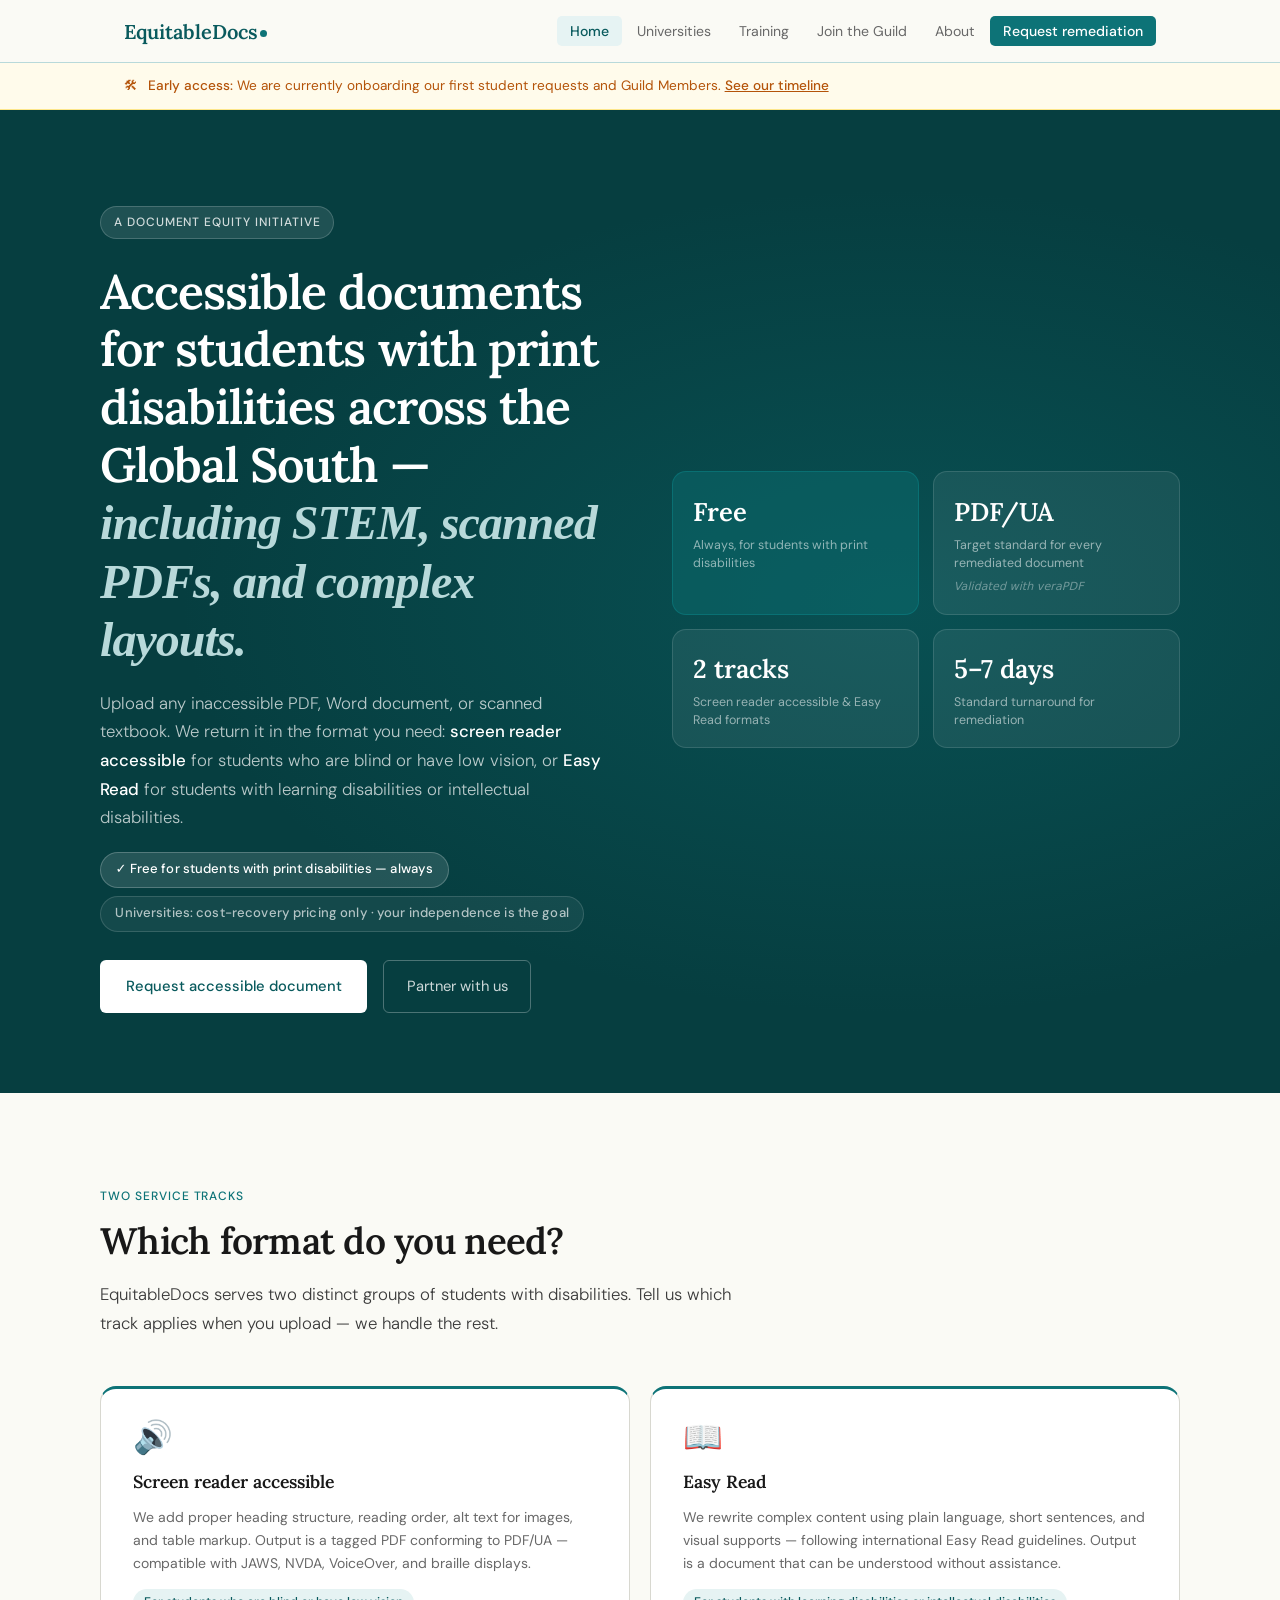
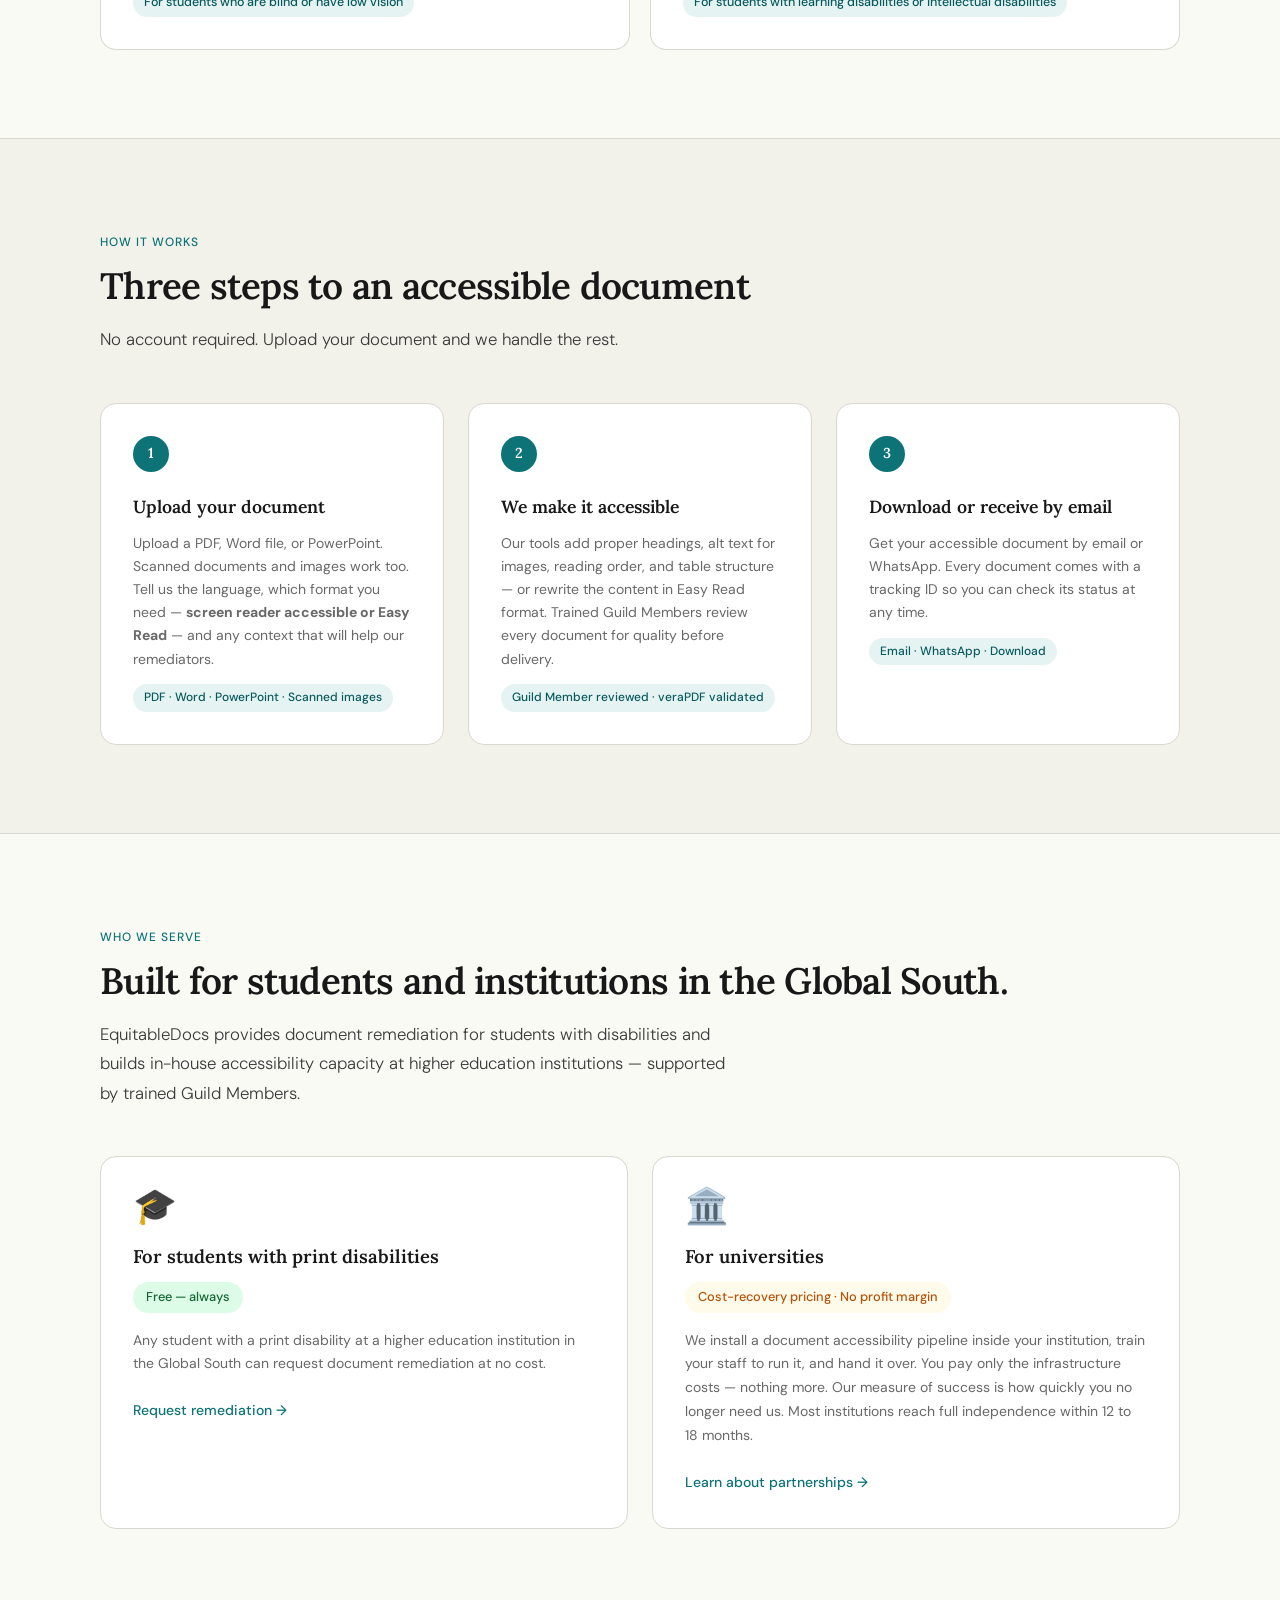
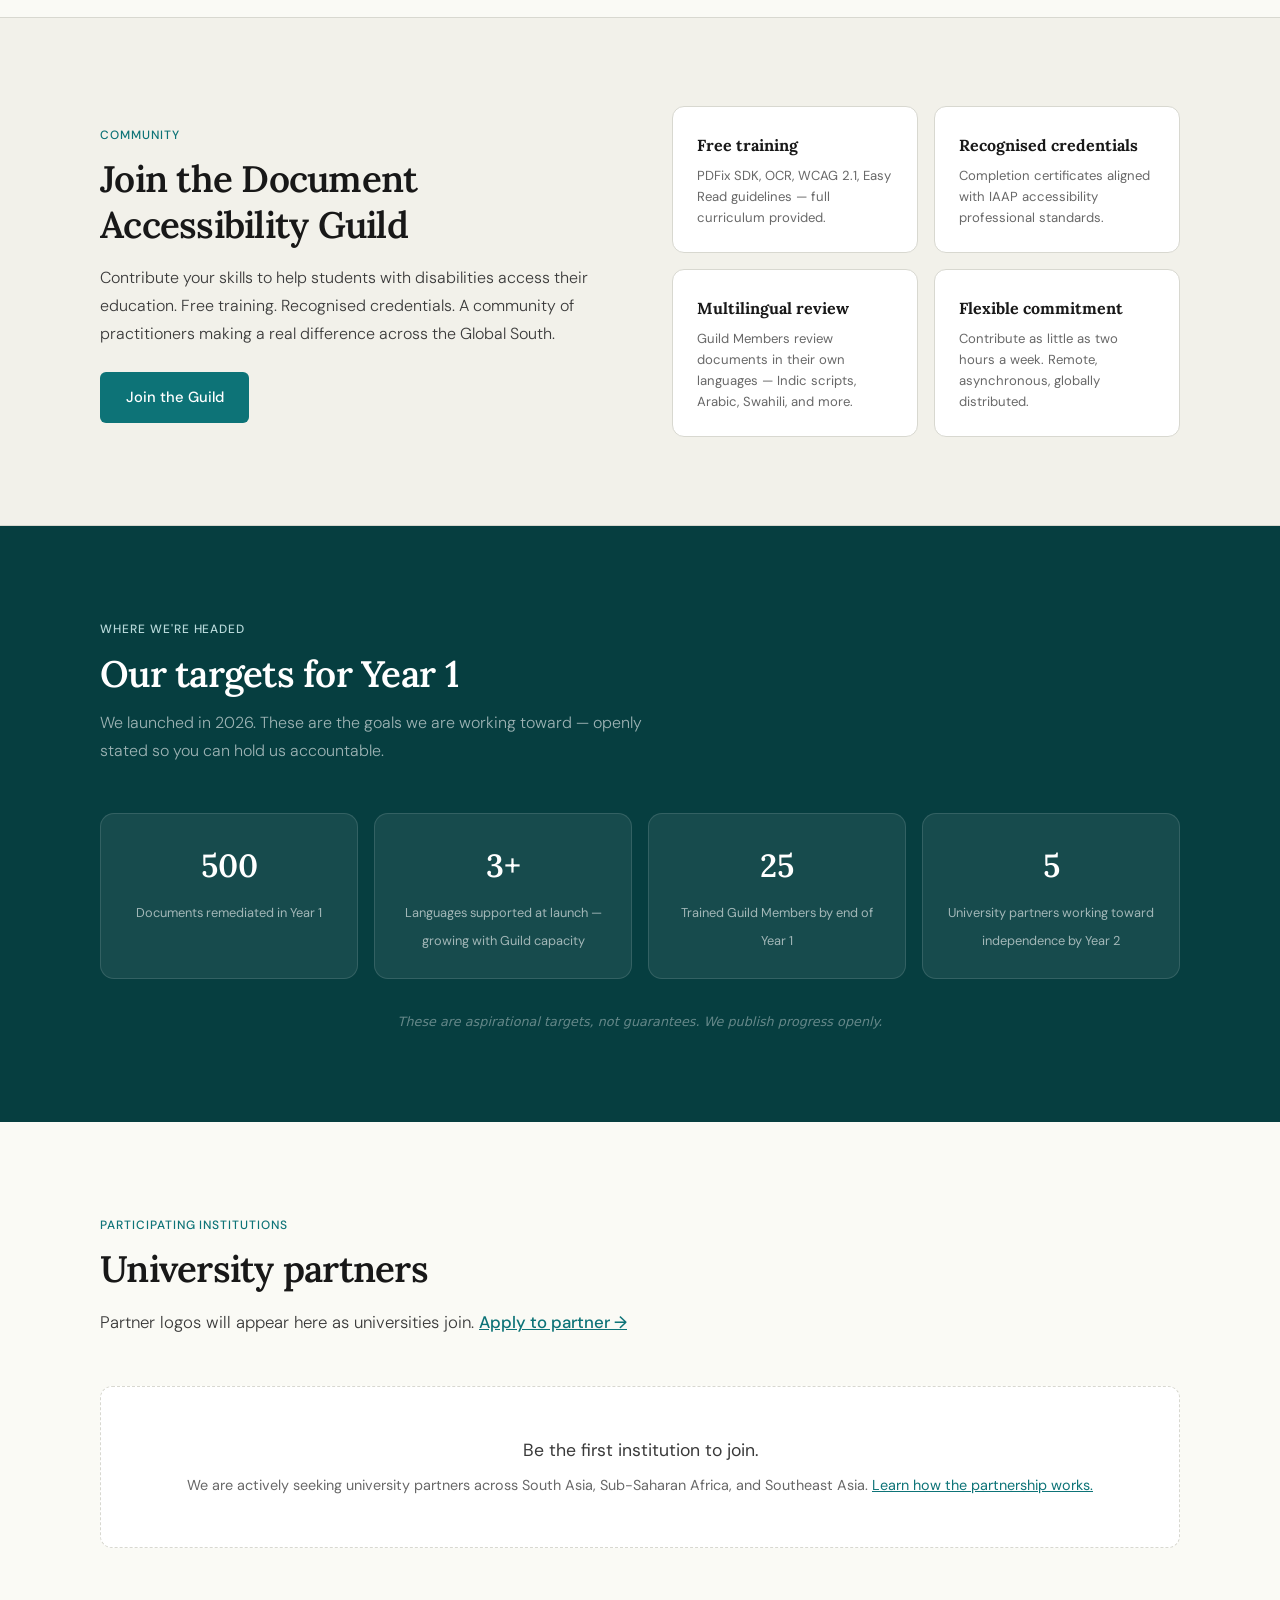
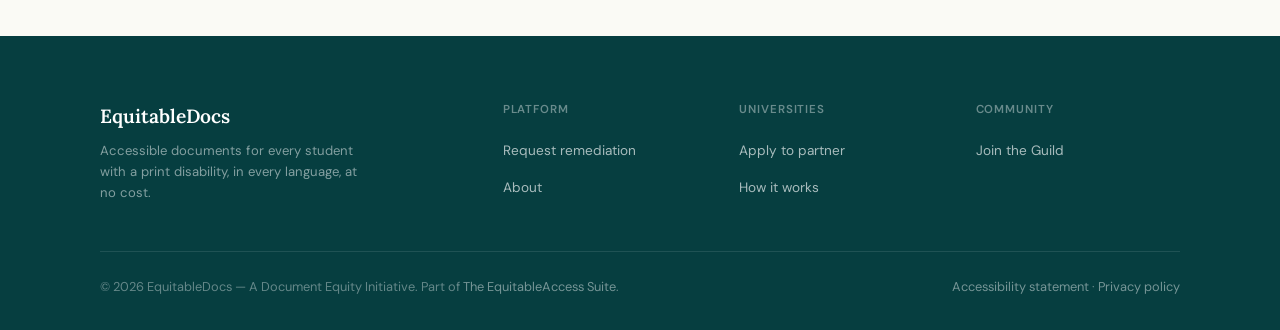
==== commit 47671d7e: "Add Training link to nav across all pages Added training.html nav item between Universities and Join" ====
--- a/index.html
+++ b/index.html
@@ -172,6 +172,7 @@
     <ul class="nav-links" role="list">
       <li><a href="/" aria-current="page">Home</a></li>
       <li><a href="/universities.html">Universities</a></li>
+      <li><a href="/training.html">Training</a></li>
       <li><a href="/guild.html">Join the Guild</a></li>
       <li><a href="/about.html">About</a></li>
       <li><a href="/upload.html" class="nav-cta">Request remediation</a></li>
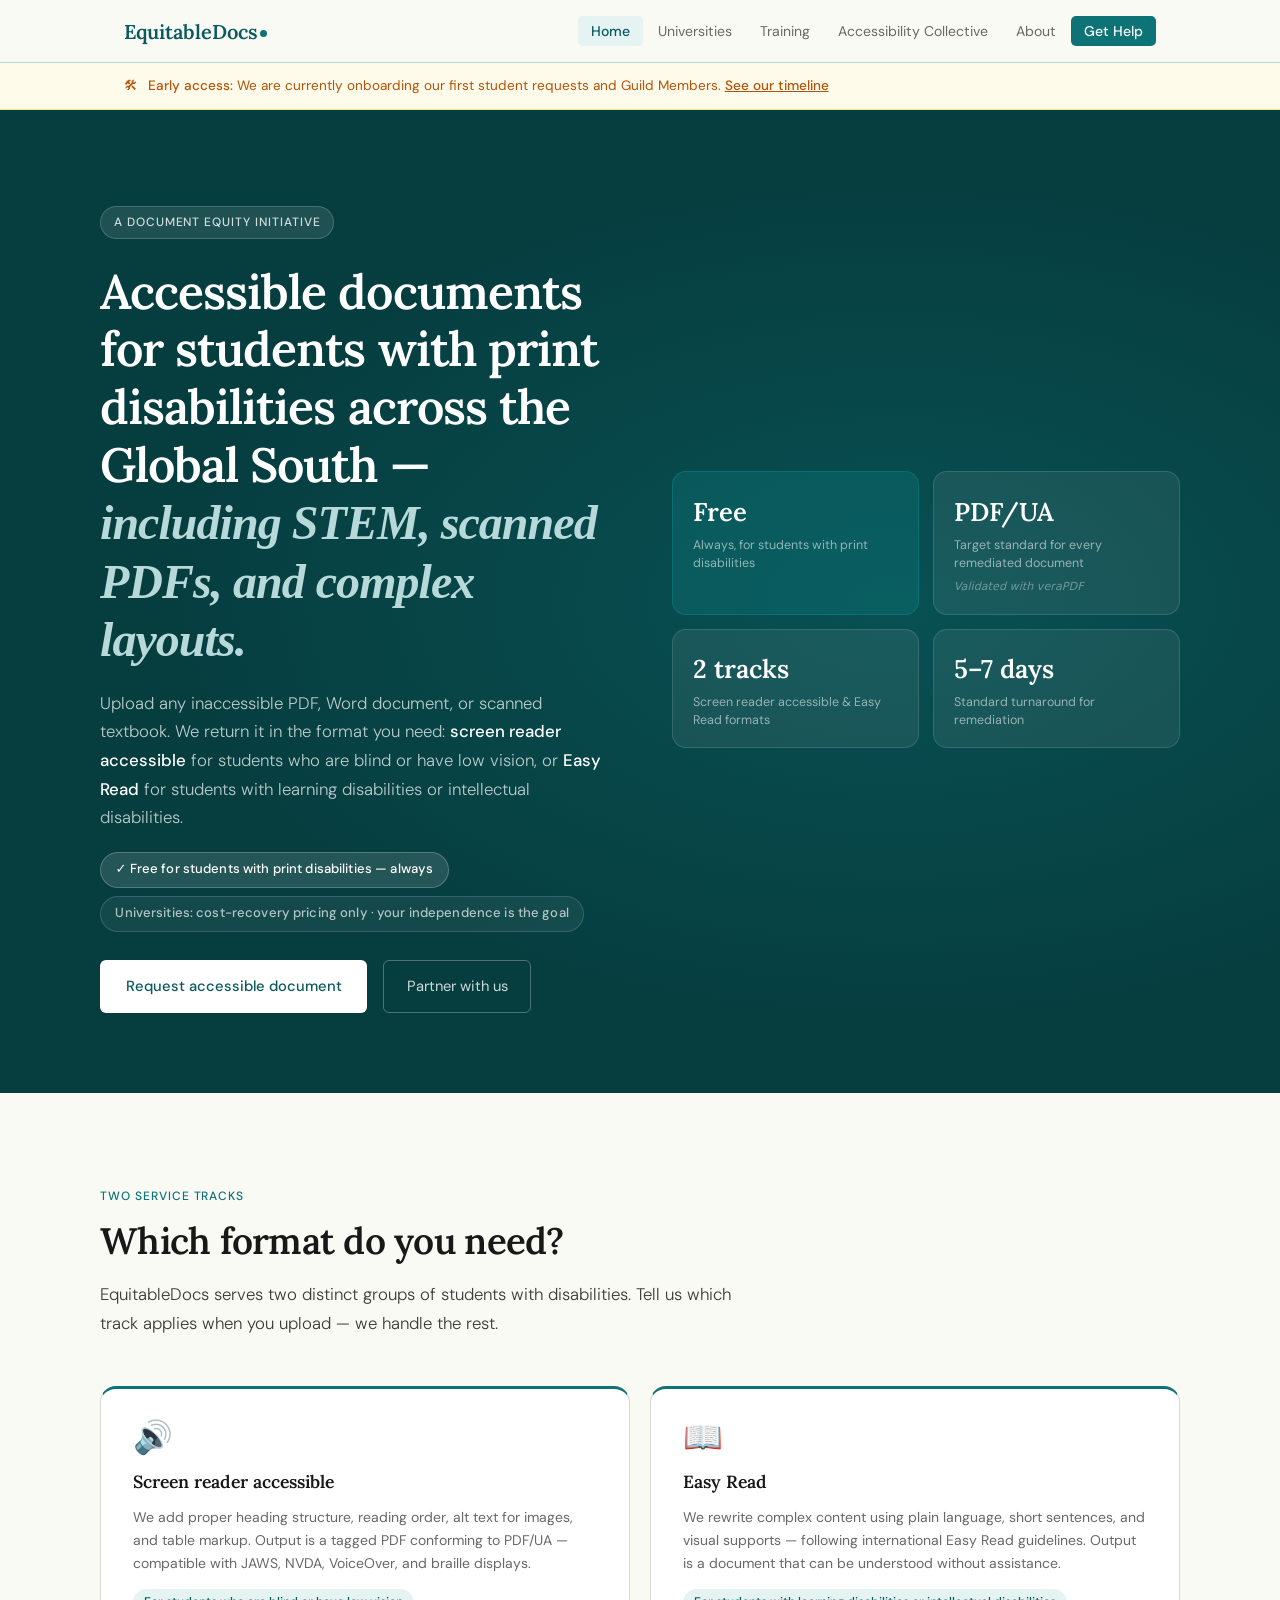
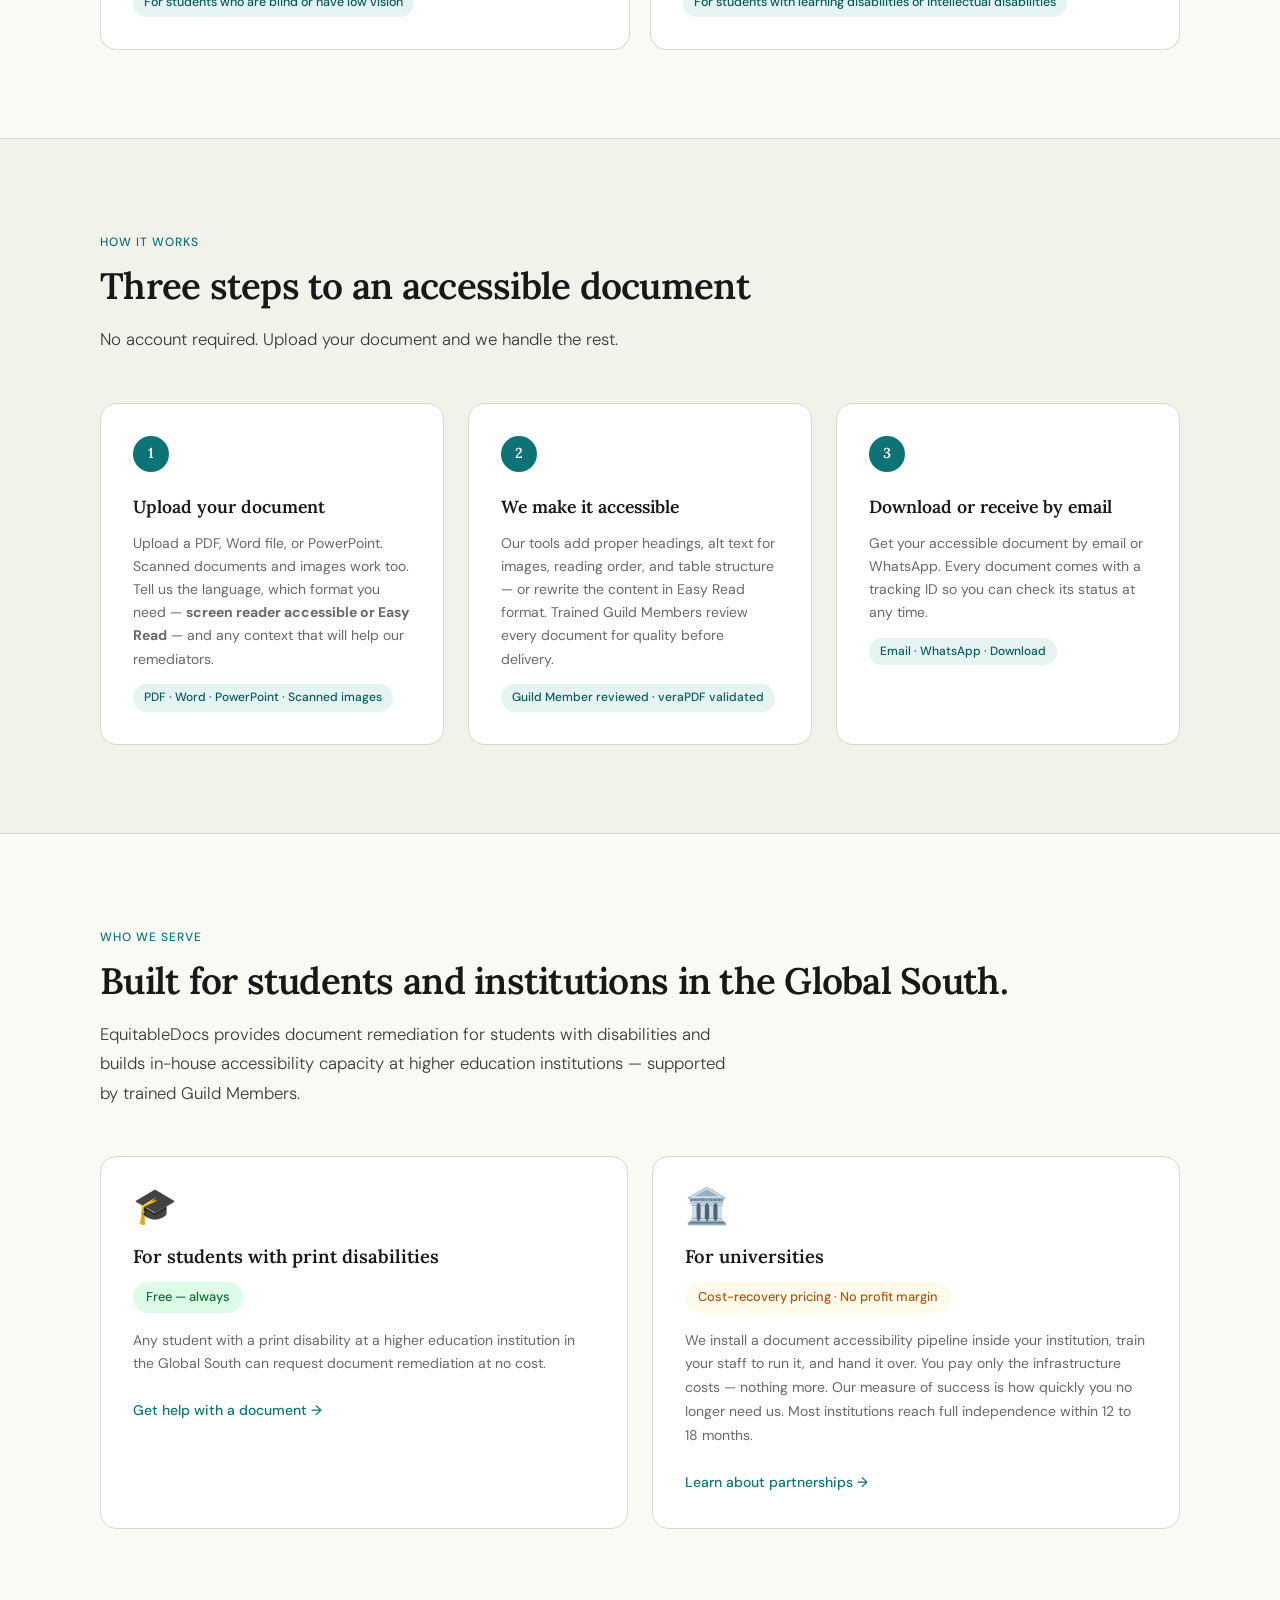
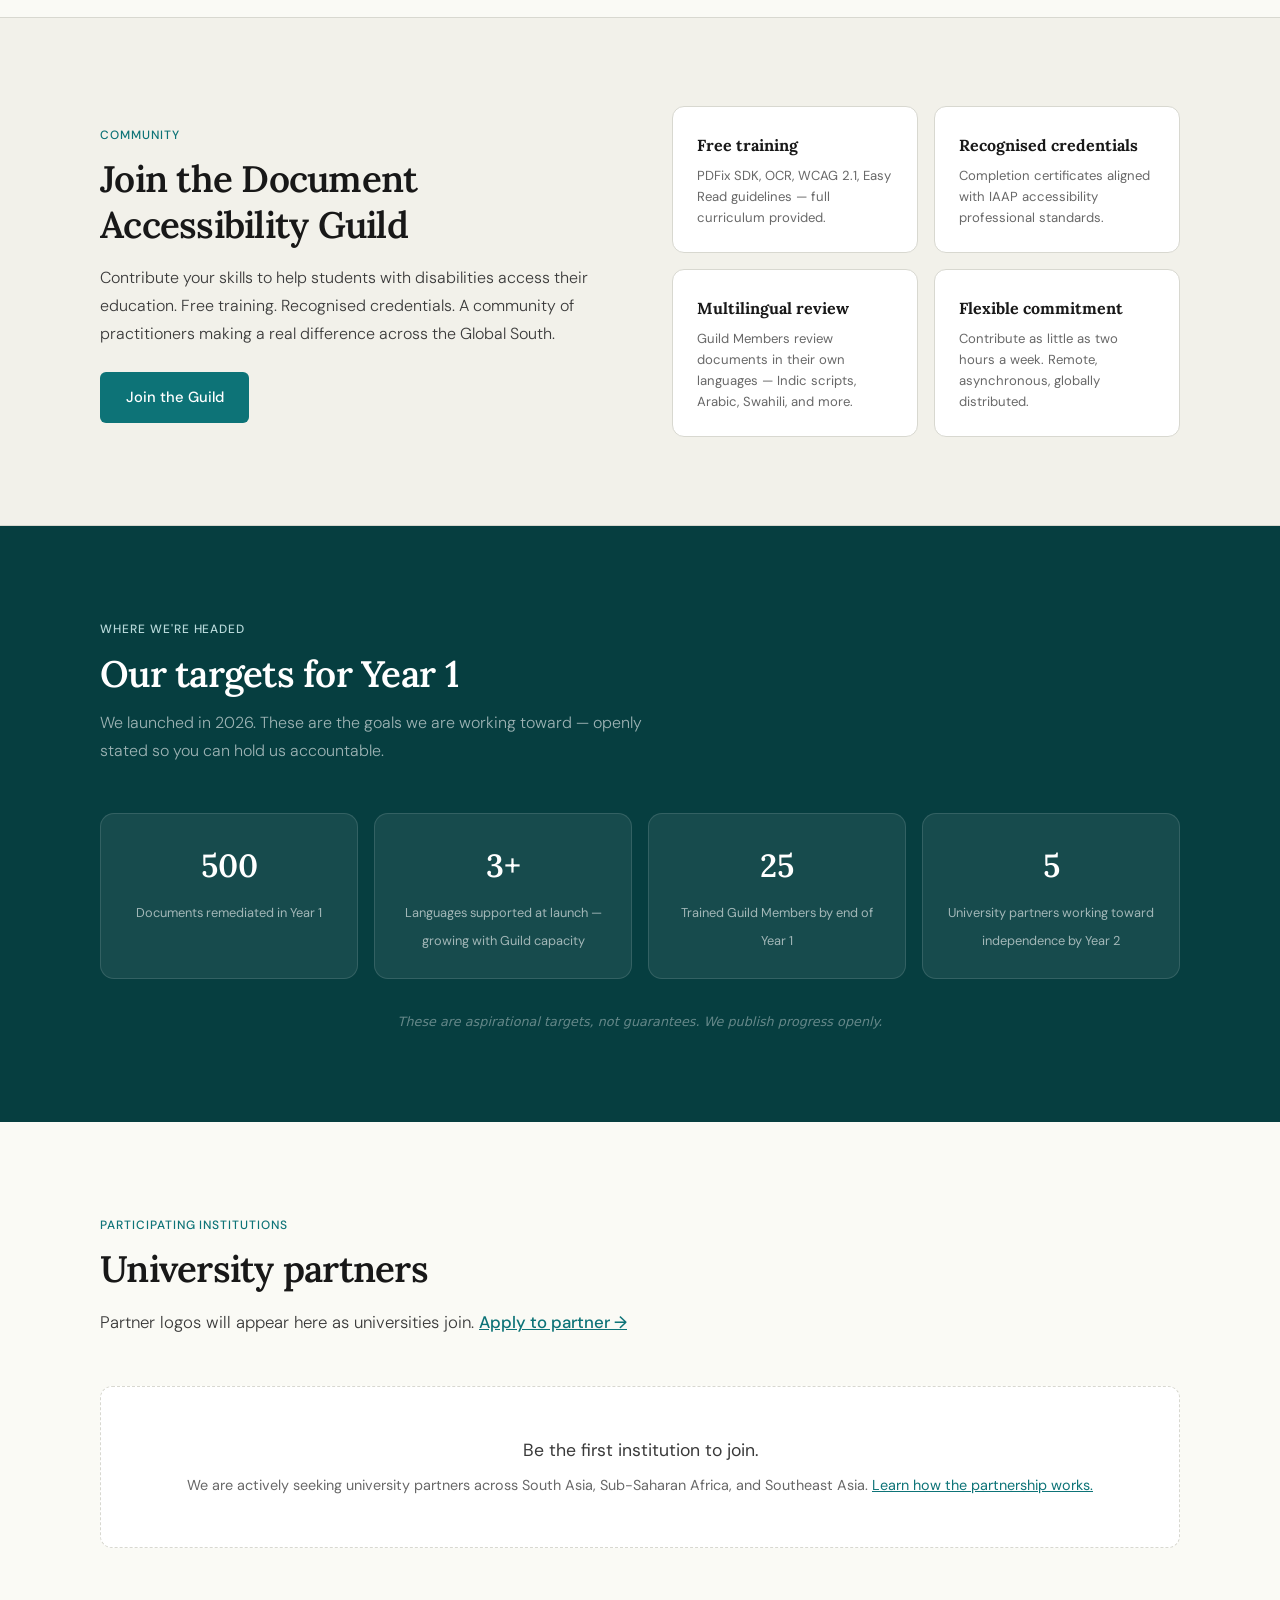
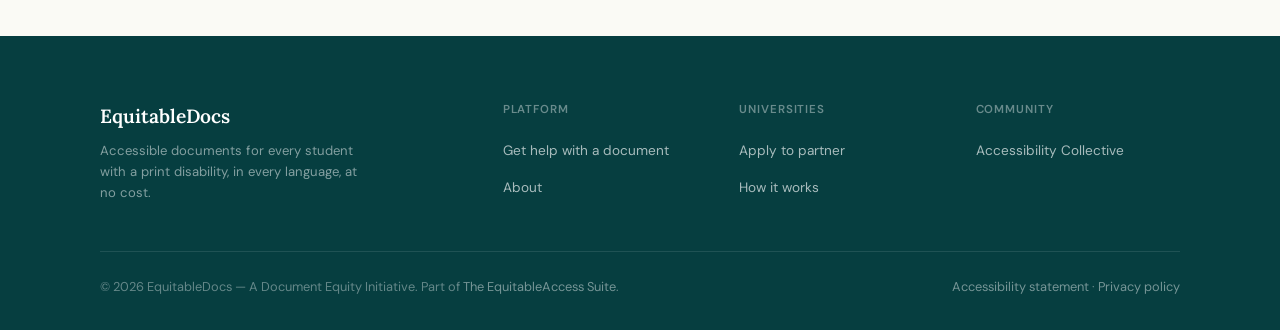
==== commit 0301c4d3: "Update nav/footer across all pages, add 3 new pages Nav and footer links updated across all 12 exist" ====
--- a/index.html
+++ b/index.html
@@ -173,9 +173,9 @@
       <li><a href="/" aria-current="page">Home</a></li>
       <li><a href="/universities.html">Universities</a></li>
       <li><a href="/training.html">Training</a></li>
-      <li><a href="/guild.html">Join the Guild</a></li>
+      <li><a href="/accessibility-collective.html">Accessibility Collective</a></li>
       <li><a href="/about.html">About</a></li>
-      <li><a href="/upload.html" class="nav-cta">Request remediation</a></li>
+      <li><a href="/get-help.html" class="nav-cta">Get Help</a></li>
     </ul>
   </div>
 </nav>
@@ -306,7 +306,7 @@
         <p class="serve-body">
           Any student with a print disability at a higher education institution in the Global South can request document remediation at no cost.
         </p>
-        <a class="serve-link" href="/upload.html">Request remediation →</a>
+        <a class="serve-link" href="/get-help.html">Get help with a document →</a>
       </div>
       <div class="serve-card">
         <span class="serve-icon" aria-hidden="true">🏛️</span>
@@ -412,7 +412,7 @@
         <div class="footer-col">
           <h3>Platform</h3>
           <ul>
-            <li><a href="/upload.html">Request remediation</a></li>
+            <li><a href="/get-help.html">Get help with a document</a></li>
             <li><a href="/about.html">About</a></li>
           </ul>
         </div>
@@ -426,7 +426,7 @@
         <div class="footer-col">
           <h3>Community</h3>
           <ul>
-            <li><a href="/guild.html">Join the Guild</a></li>
+            <li><a href="/accessibility-collective.html">Accessibility Collective</a></li>
           </ul>
         </div>
       </nav>
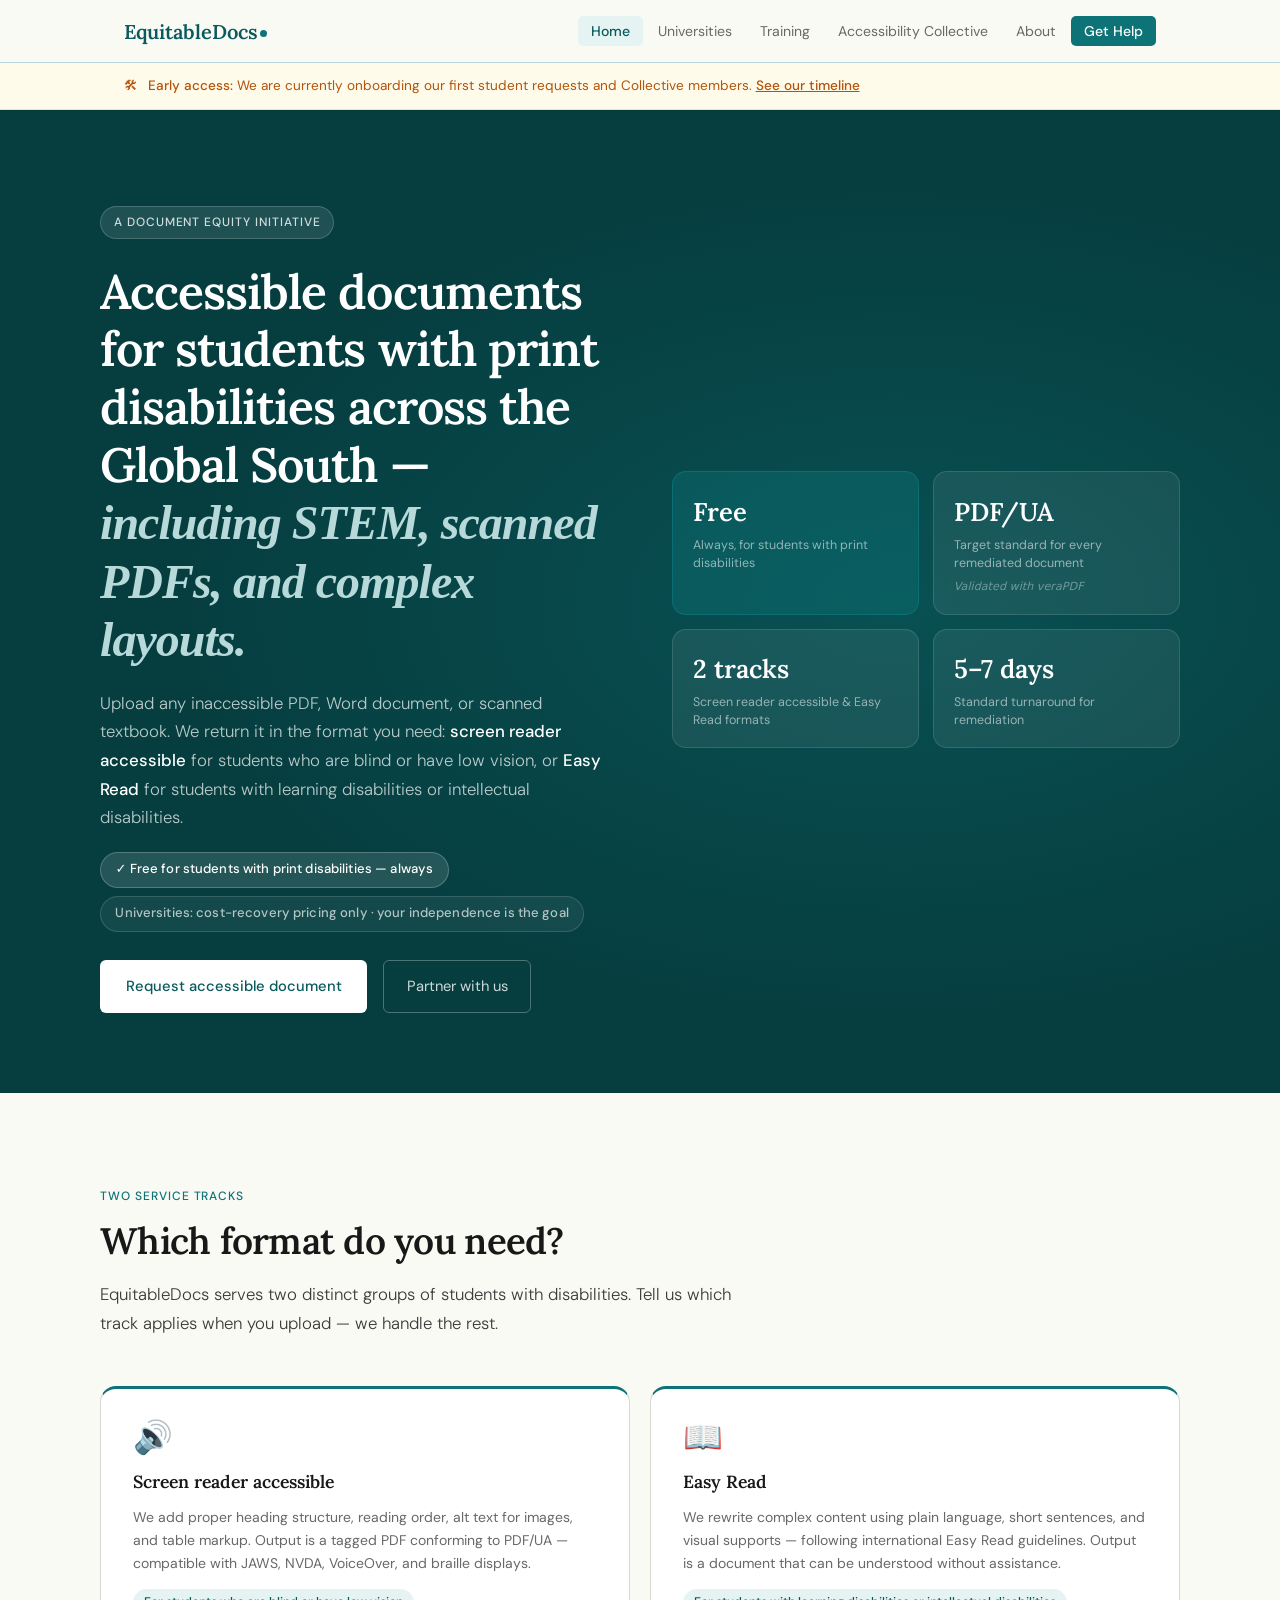
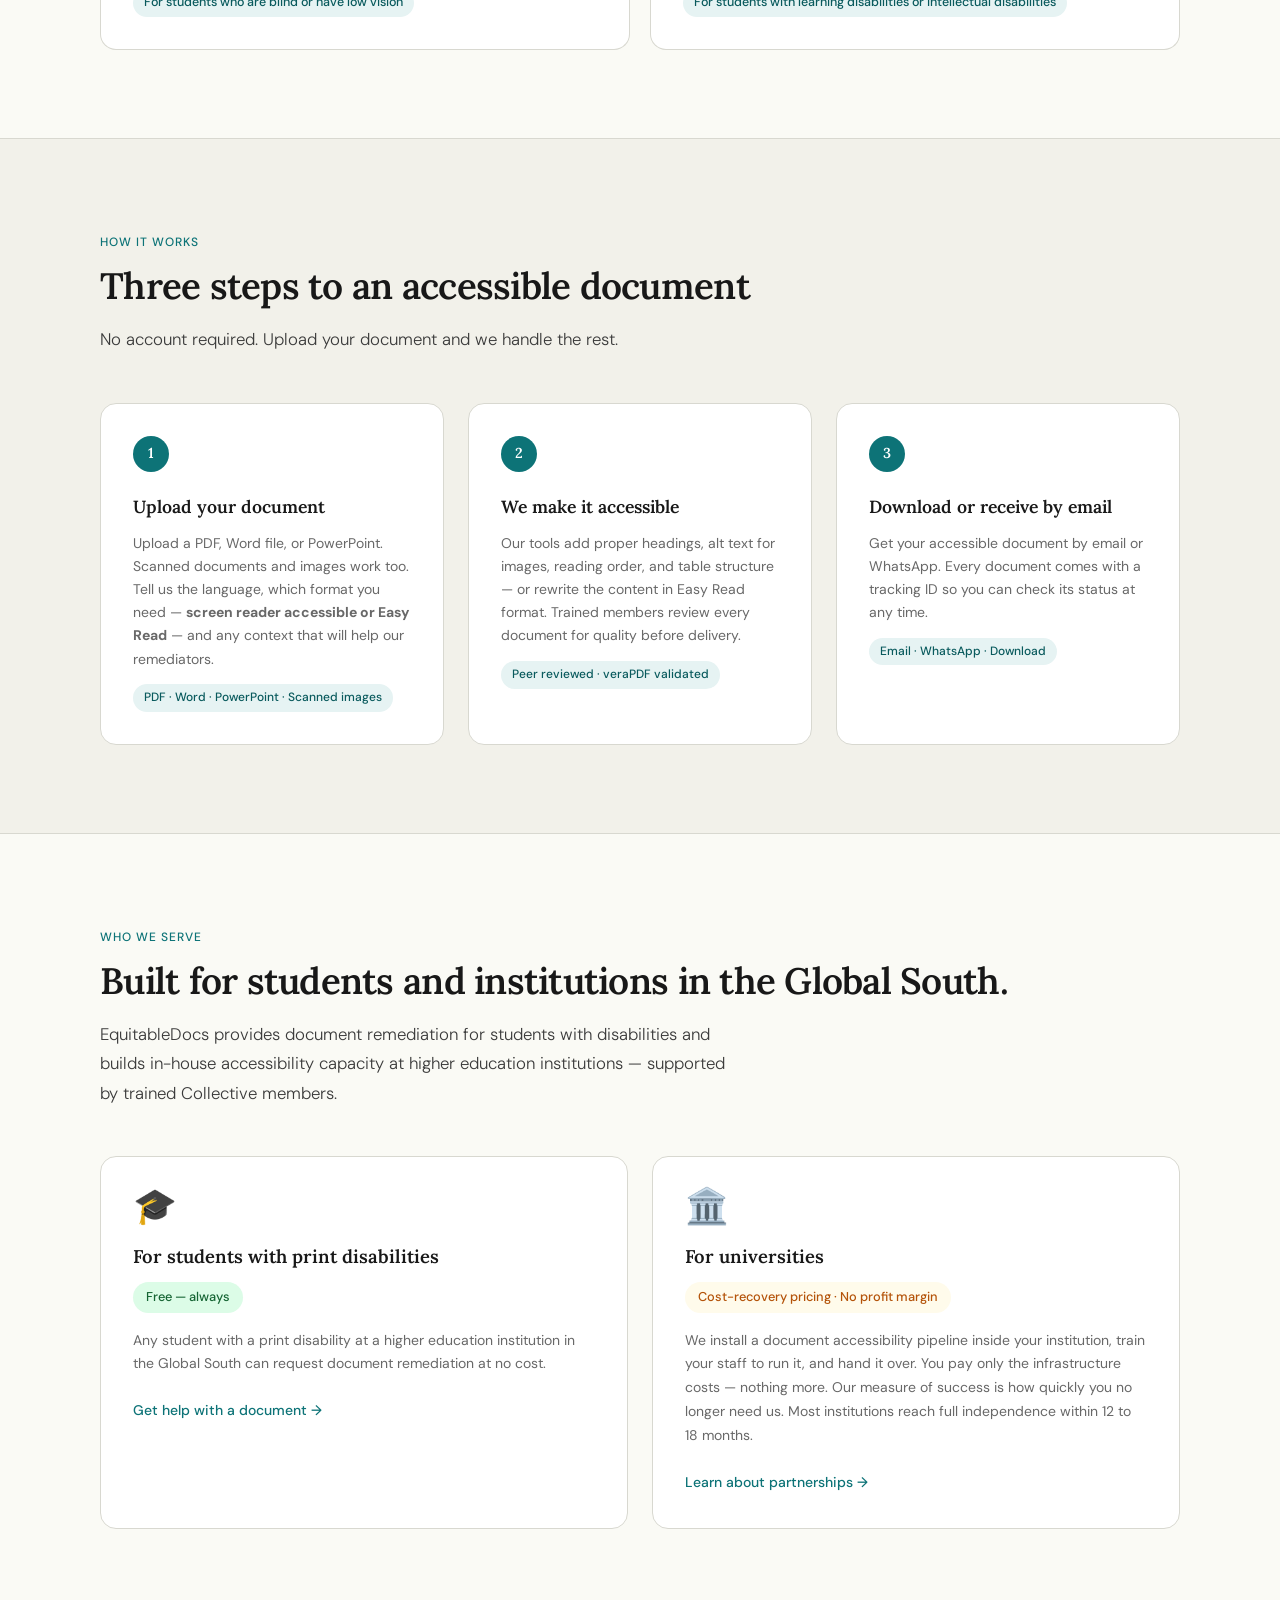
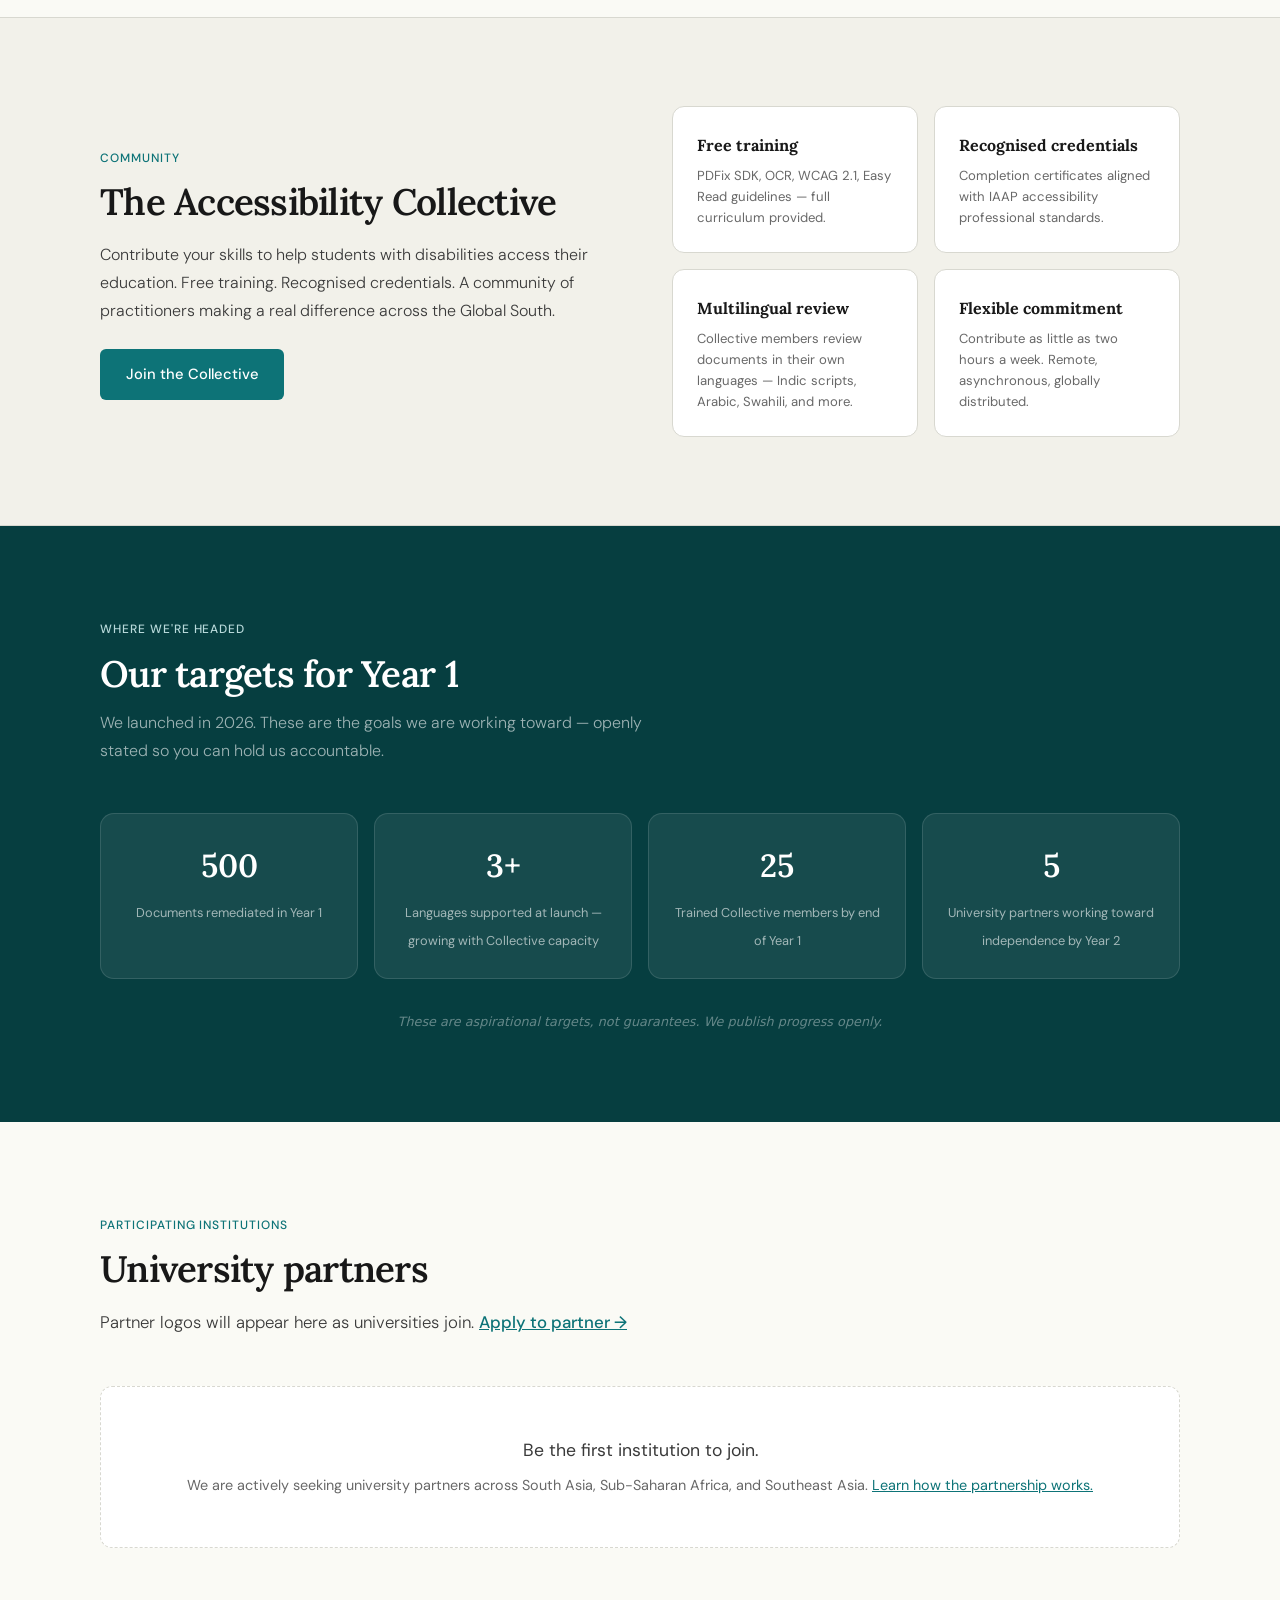
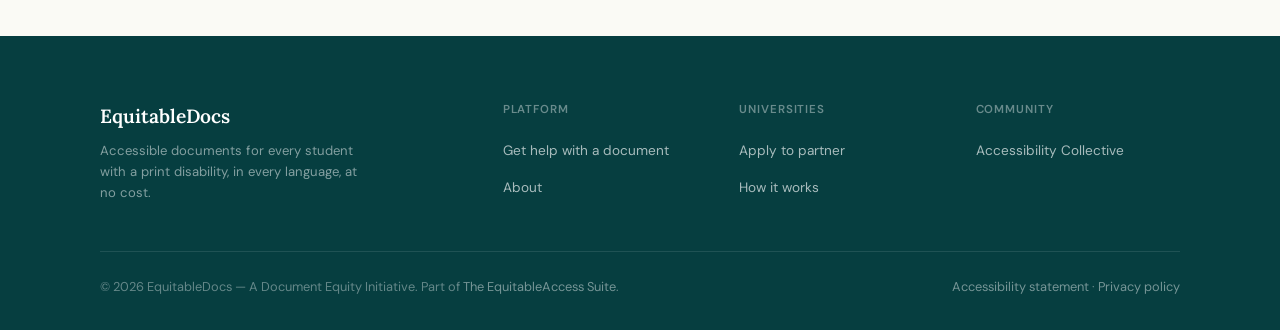
==== commit 61c713f8: "Rename Guild to Accessibility Collective across all page content, add redirects Content updates (not" ====
--- a/index.html
+++ b/index.html
@@ -184,7 +184,7 @@
 <div class="notice-bar" role="note" aria-label="Service status">
   <div class="notice-bar-in">
     <span aria-hidden="true">🛠</span>
-    <span><strong>Early access:</strong> We are currently onboarding our first student requests and Guild Members. <a href="/about.html#timeline" style="color:var(--amber);font-weight:500;">See our timeline</a></span>
+    <span><strong>Early access:</strong> We are currently onboarding our first student requests and Collective members. <a href="/about.html#timeline" style="color:var(--amber);font-weight:500;">See our timeline</a></span>
   </div>
 </div>
 
@@ -278,8 +278,8 @@
       <div class="step">
         <div class="step-num" aria-hidden="true">2</div>
         <h3>We make it accessible</h3>
-        <p>Our tools add proper headings, alt text for images, reading order, and table structure — or rewrite the content in Easy Read format. Trained Guild Members review every document for quality before delivery.</p>
-        <span class="step-tag" aria-label="Quality check">Guild Member reviewed · veraPDF validated</span>
+        <p>Our tools add proper headings, alt text for images, reading order, and table structure — or rewrite the content in Easy Read format. Trained members review every document for quality before delivery.</p>
+        <span class="step-tag" aria-label="Quality check">Peer reviewed · veraPDF validated</span>
       </div>
       <div class="step">
         <div class="step-num" aria-hidden="true">3</div>
@@ -296,7 +296,7 @@
   <div class="sec-in">
     <span class="eyebrow">Who we serve</span>
     <h2 class="sec-title" id="serve-heading">Built for students and institutions in the Global South.</h2>
-    <p class="sec-lead">EquitableDocs provides document remediation for students with disabilities and builds in-house accessibility capacity at higher education institutions — supported by trained Guild Members.</p>
+    <p class="sec-lead">EquitableDocs provides document remediation for students with disabilities and builds in-house accessibility capacity at higher education institutions — supported by trained Collective members.</p>
 
     <div class="serve-grid">
       <div class="serve-card">
@@ -321,16 +321,16 @@
   </div>
 </section>
 
-<!-- ── Guild ── -->
+<!-- ── Collective ── -->
 <section class="sec" style="background:var(--cream-2); border-top:1px solid var(--border); border-bottom:1px solid var(--border);" aria-labelledby="guild-heading">
   <div class="sec-in" style="display:grid; grid-template-columns:1fr 1fr; gap:4rem; align-items:center;">
     <div>
       <span class="eyebrow">Community</span>
-      <h2 class="sec-title" id="guild-heading">Join the Document Accessibility Guild</h2>
+      <h2 class="sec-title" id="guild-heading">The Accessibility Collective</h2>
       <p style="font-size:1rem; color:var(--ink-mid); line-height:1.75; margin-bottom:1.5rem; font-weight:300;">
         Contribute your skills to help students with disabilities access their education. Free training. Recognised credentials. A community of practitioners making a real difference across the Global South.
       </p>
-      <a class="btn-white" href="/guild.html" style="background:var(--teal); color:#fff; display:inline-flex; align-items:center; gap:.5rem; padding:.8rem 1.6rem; border-radius:6px; text-decoration:none; font-weight:500; font-size:.92rem;">Join the Guild</a>
+      <a class="btn-white" href="/accessibility-collective.html" style="background:var(--teal); color:#fff; display:inline-flex; align-items:center; gap:.5rem; padding:.8rem 1.6rem; border-radius:6px; text-decoration:none; font-weight:500; font-size:.92rem;">Join the Collective</a>
     </div>
     <div style="display:grid; grid-template-columns:1fr 1fr; gap:1rem;">
       <div style="background:#fff; border:1px solid var(--border); border-radius:12px; padding:1.5rem;">
@@ -343,7 +343,7 @@
       </div>
       <div style="background:#fff; border:1px solid var(--border); border-radius:12px; padding:1.5rem;">
         <strong style="font-family:var(--serif); font-size:1rem; color:var(--ink); display:block; margin-bottom:.4rem;">Multilingual review</strong>
-        <p style="font-size:.82rem; color:var(--ink-muted); line-height:1.6;">Guild Members review documents in their own languages — Indic scripts, Arabic, Swahili, and more.</p>
+        <p style="font-size:.82rem; color:var(--ink-muted); line-height:1.6;">Collective members review documents in their own languages — Indic scripts, Arabic, Swahili, and more.</p>
       </div>
       <div style="background:#fff; border:1px solid var(--border); border-radius:12px; padding:1.5rem;">
         <strong style="font-family:var(--serif); font-size:1rem; color:var(--ink); display:block; margin-bottom:.4rem;">Flexible commitment</strong>
@@ -369,11 +369,11 @@
       </div>
       <div class="target-card">
         <span class="target-num">3+</span>
-        <span class="target-label">Languages supported at launch — growing with Guild capacity</span>
+        <span class="target-label">Languages supported at launch — growing with Collective capacity</span>
       </div>
       <div class="target-card">
         <span class="target-num">25</span>
-        <span class="target-label">Trained Guild Members by end of Year 1</span>
+        <span class="target-label">Trained Collective members by end of Year 1</span>
       </div>
       <div class="target-card">
         <span class="target-num">5</span>
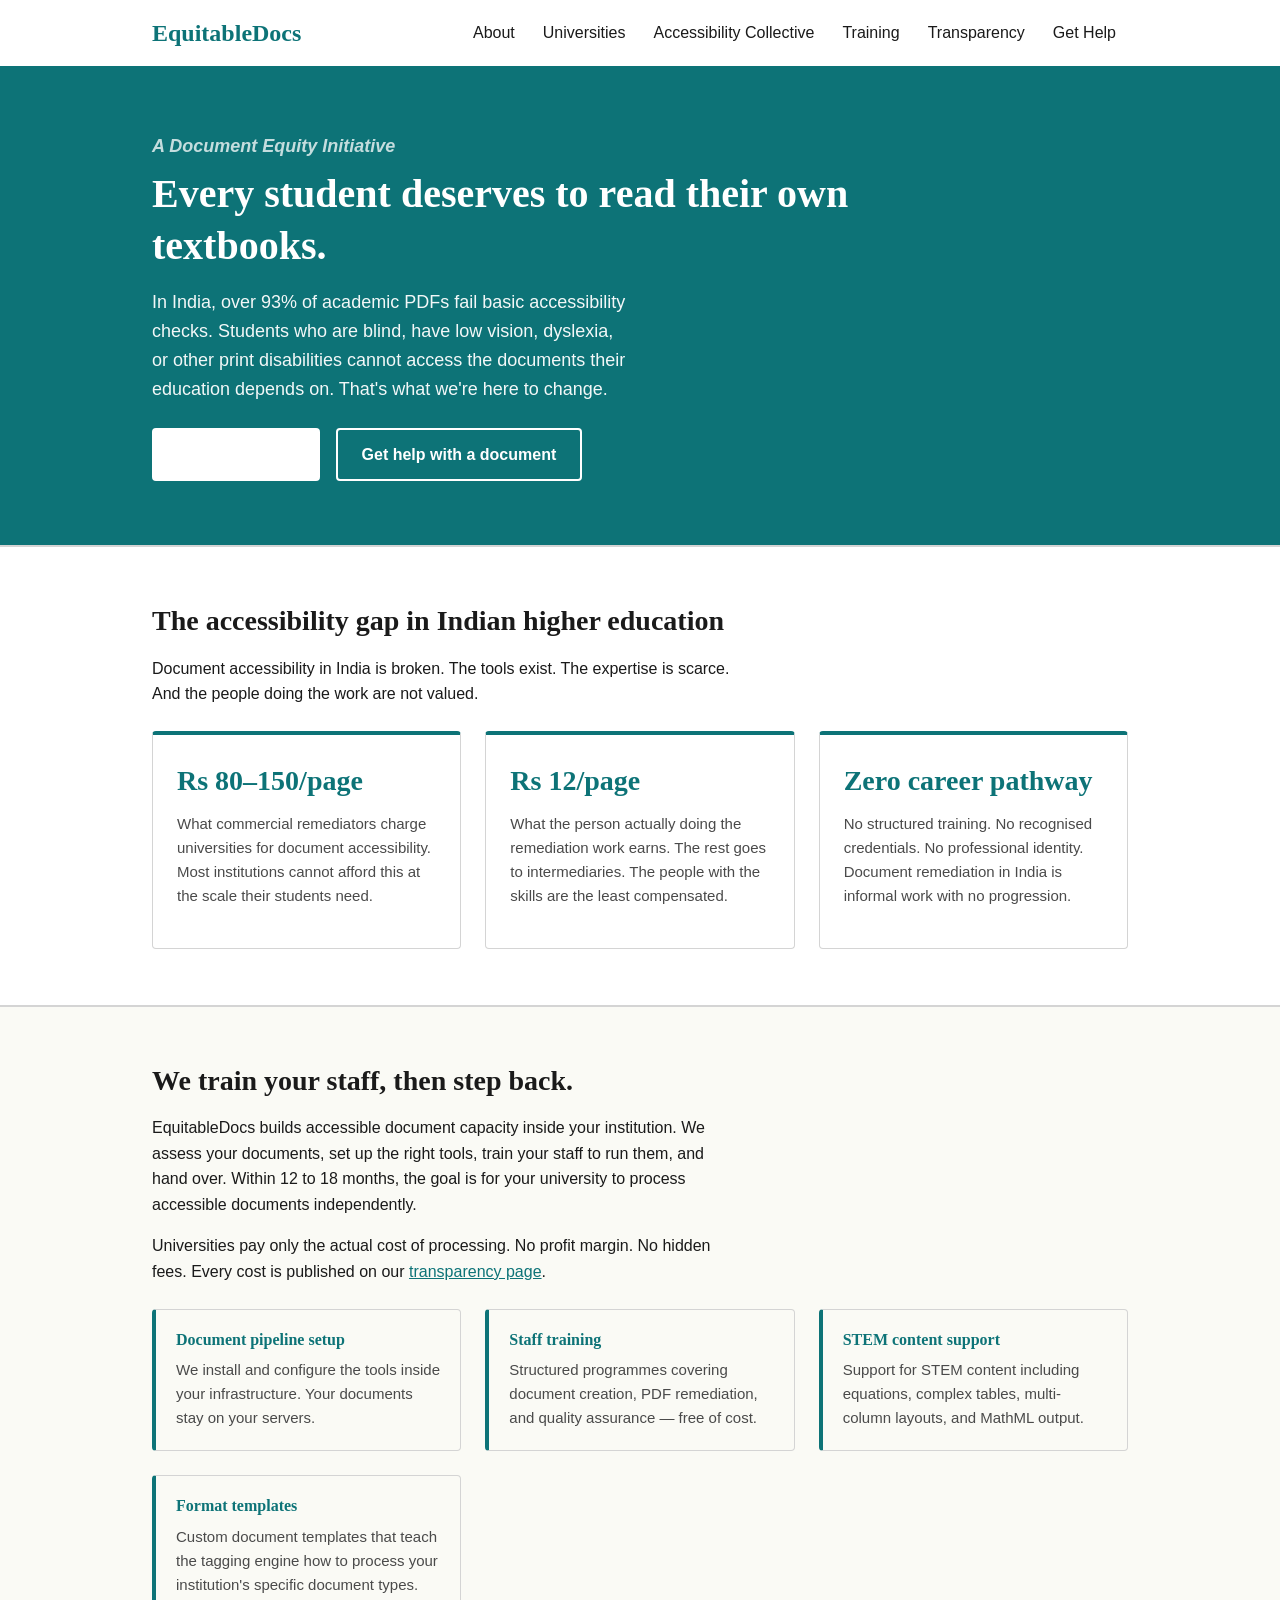
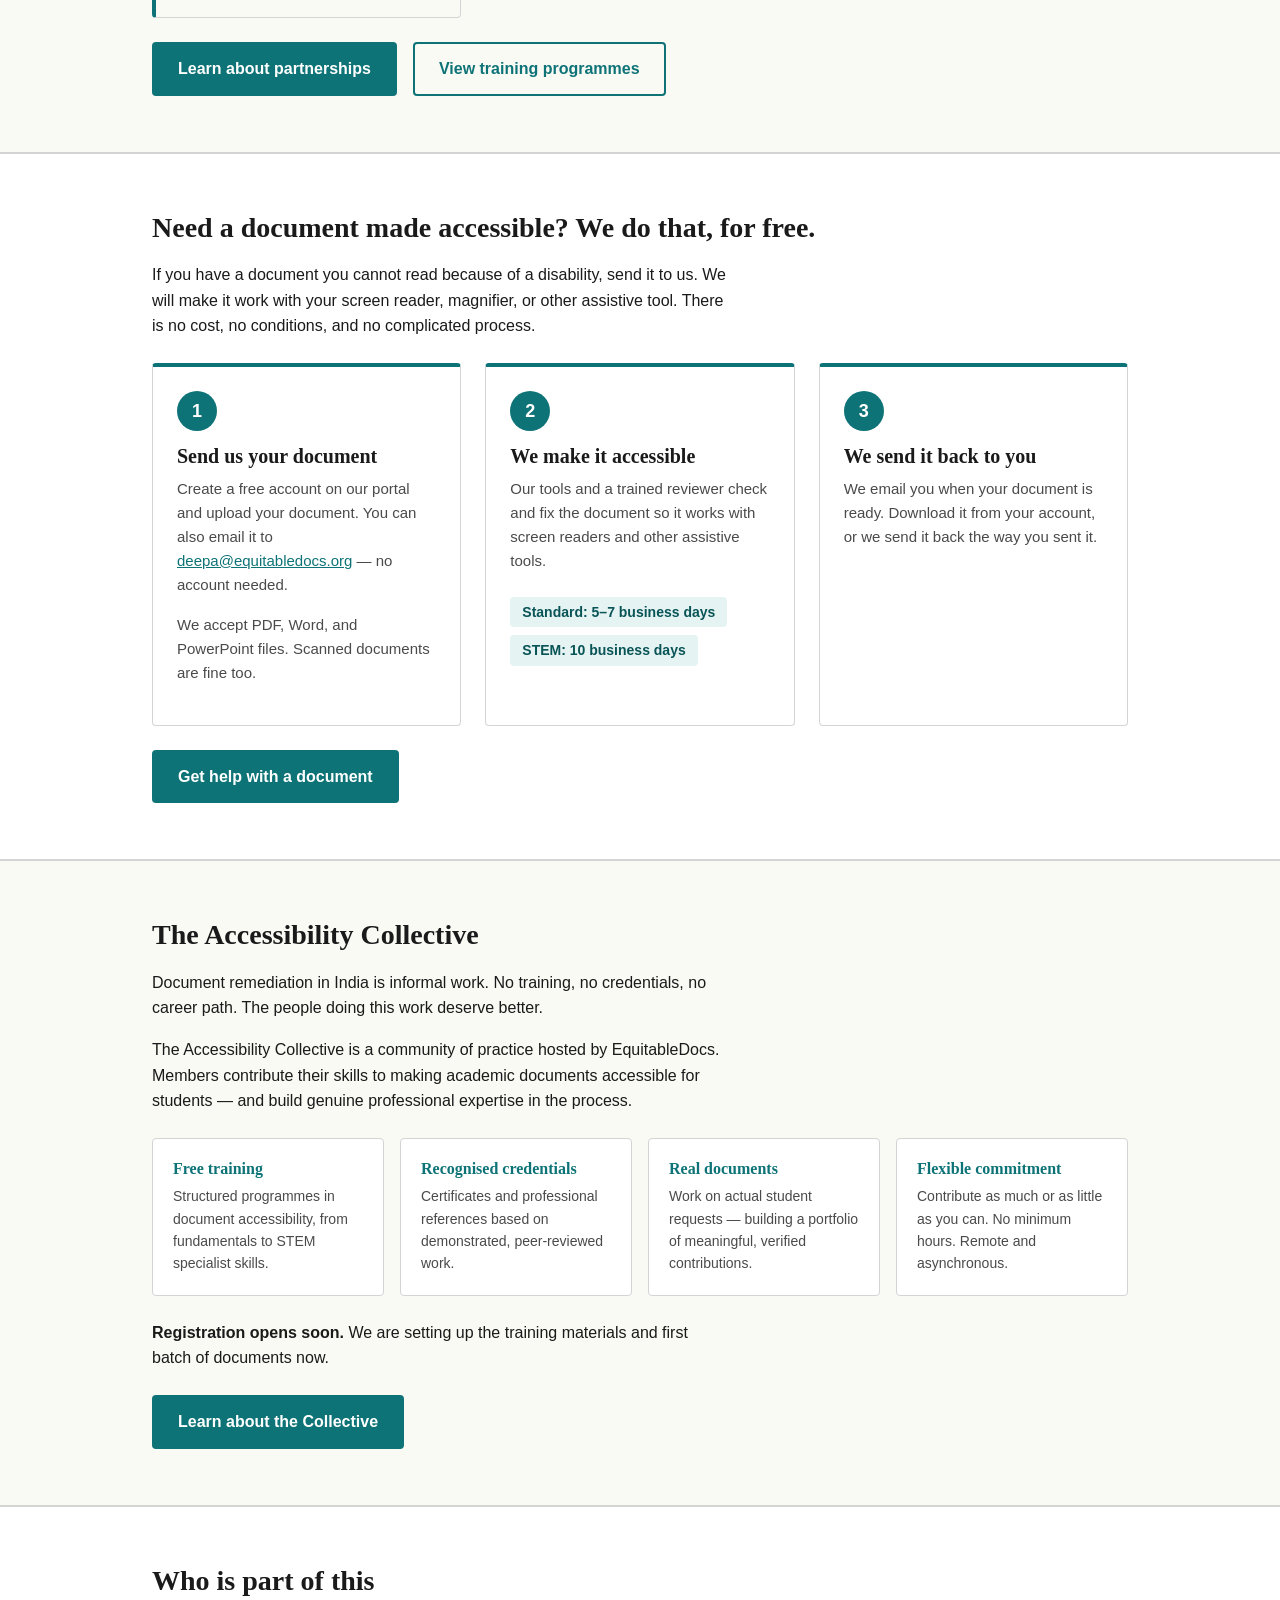
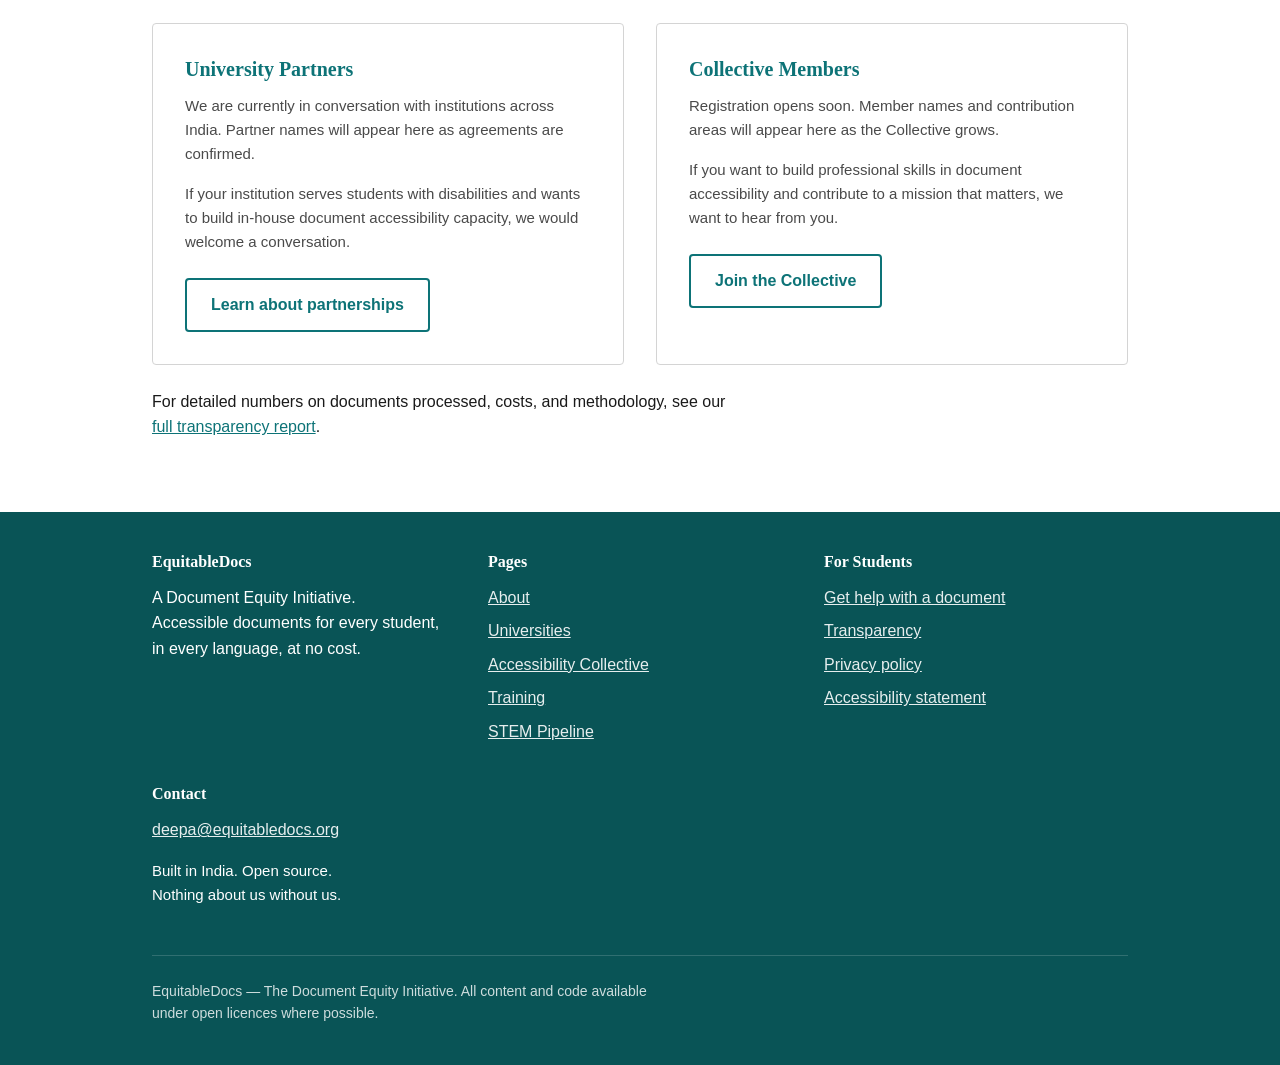
==== commit e5568027: "Full site redesign: shared style.css, mission-first homepage, WCAG 2.2 + COGA - Create style.css: sh" ====
--- a/index.html
+++ b/index.html
@@ -3,440 +3,350 @@
 <head>
 <meta charset="UTF-8">
 <meta name="viewport" content="width=device-width, initial-scale=1.0">
-<meta name="description" content="EquitableDocs remediates inaccessible PDFs, Word documents, and scanned textbooks for students with disabilities — screen reader accessible or Easy Read formats. Free for students. Cost-recovery pricing for universities. Global South focus.">
-<title>EquitableDocs — Accessible Documents for Higher Education</title>
-<link rel="preconnect" href="https://fonts.googleapis.com">
-<link rel="preconnect" href="https://fonts.gstatic.com" crossorigin>
-<link href="https://fonts.googleapis.com/css2?family=Lora:ital,wght@0,400;0,600;1,400&family=DM+Sans:opsz,wght@9..40,300;9..40,400;9..40,500&display=swap" rel="stylesheet">
+<meta name="description" content="EquitableDocs makes academic documents accessible for students with disabilities — free for students, capacity-building for universities. A Document Equity Initiative.">
+<title>EquitableDocs — Accessible Documents for Every Student</title>
+<link rel="stylesheet" href="style.css">
 <style>
-*,*::before,*::after{box-sizing:border-box;margin:0;padding:0}
-
-:root {
-  --teal:       #0D7377;
-  --teal-dark:  #095A5D;
-  --teal-deep:  #063E40;
-  --teal-light: #E6F3F3;
-  --teal-mid:   #B8D9DA;
-  --cream:      #FAFAF5;
-  --cream-2:    #F2F1EA;
-  --ink:        #181818;
-  --ink-mid:    #3A3A3A;
-  --ink-muted:  #686868;
-  --amber:      #B45309;
-  --amber-bg:   #FFFBEB;
-  --border:     #D8D8D0;
-  --serif:      'Lora', Georgia, serif;
-  --sans:       'DM Sans', system-ui, sans-serif;
-  --max:        1080px;
-  --gap:        5.5rem;
-}
-
-html { scroll-behavior: smooth; }
-body { font-family: var(--sans); font-size: 1rem; line-height: 1.75; color: var(--ink); background: var(--cream); -webkit-font-smoothing: antialiased; }
-
-:focus-visible { outline: 3px solid var(--teal); outline-offset: 3px; border-radius: 4px; }
-
-.skip { position:absolute; top:-100px; left:1rem; background:var(--teal); color:#fff; padding:.75rem 1.25rem; border-radius:6px; font-weight:500; text-decoration:none; z-index:9999; transition:top .2s; }
-.skip:focus { top:1rem; }
-
-.sr-only { position:absolute; width:1px; height:1px; padding:0; margin:-1px; overflow:hidden; clip:rect(0,0,0,0); white-space:nowrap; border:0; }
-
-/* ── Nav ── */
-.nav { position:sticky; top:0; z-index:100; background:rgba(250,250,245,.96); border-bottom:1px solid var(--teal-mid); backdrop-filter:blur(6px); }
-.nav-in { max-width:var(--max); margin:0 auto; padding:0 1.5rem; height:62px; display:flex; align-items:center; justify-content:space-between; gap:2rem; }
-.nav-logo { font-family:var(--serif); font-size:1.25rem; font-weight:600; color:var(--teal-dark); text-decoration:none; }
-.nav-dot { display:inline-block; width:7px; height:7px; background:var(--teal); border-radius:50%; margin-left:2px; vertical-align:middle; }
-.nav-links { display:flex; gap:.15rem; list-style:none; }
-.nav-links a { color:var(--ink-muted); text-decoration:none; font-size:.88rem; padding:.4rem .8rem; border-radius:5px; transition:background .15s,color .15s; }
-.nav-links a:hover { background:var(--teal-light); color:var(--teal-dark); }
-.nav-links a[aria-current=page] { background:var(--teal-light); color:var(--teal-dark); font-weight:500; }
-.nav-cta { background:var(--teal) !important; color:#fff !important; font-weight:500 !important; }
-.nav-cta:hover { background:var(--teal-dark) !important; }
-
-/* ── Hero ── */
-.hero { background:var(--teal-deep); padding:6rem 1.5rem 5rem; position:relative; overflow:hidden; }
-.hero::after { content:''; position:absolute; inset:0; background:radial-gradient(ellipse 80% 60% at 70% 50%, rgba(13,115,119,.35) 0%, transparent 70%); pointer-events:none; }
-.hero-in { max-width:var(--max); margin:0 auto; position:relative; z-index:1; display:grid; grid-template-columns:1fr 1fr; gap:4rem; align-items:center; }
-@media(max-width:760px){ .hero-in { grid-template-columns:1fr; gap:2.5rem; } }
-.hero-eyebrow { display:inline-block; background:rgba(255,255,255,.1); border:1px solid rgba(255,255,255,.18); color:rgba(255,255,255,.8); font-size:.75rem; font-weight:500; letter-spacing:.08em; text-transform:uppercase; padding:.3rem .8rem; border-radius:100px; margin-bottom:1.5rem; }
-.hero h1 { font-family:var(--serif); font-size:clamp(1.9rem,4vw,3rem); font-weight:600; line-height:1.2; color:#fff; letter-spacing:-.02em; margin-bottom:1.25rem; }
-.hero h1 em { font-style:italic; color:var(--teal-mid); }
-.hero-sub { font-size:1.05rem; color:rgba(255,255,255,.72); max-width:520px; font-weight:300; line-height:1.7; margin-bottom:1.25rem; }
-.hero-sub + .hero-sub { margin-bottom:2rem; }
-.hero-badges { display:flex; flex-direction:column; align-items:flex-start; gap:.5rem; margin-bottom:1.75rem; }
-.hero-free-badge { display:inline-block; background:rgba(255,255,255,.12); border:1px solid rgba(255,255,255,.22); color:#fff; font-size:.82rem; font-weight:500; padding:.35rem .9rem; border-radius:100px; letter-spacing:.01em; }
-.hero-free-badge.secondary { background:rgba(255,255,255,.06); border-color:rgba(255,255,255,.14); color:rgba(255,255,255,.68); }
-.hero-actions { display:flex; gap:1rem; flex-wrap:wrap; }
-.btn-white { display:inline-flex; align-items:center; gap:.5rem; background:#fff; color:var(--teal-dark); font-family:var(--sans); font-size:.92rem; font-weight:500; padding:.8rem 1.6rem; border-radius:6px; text-decoration:none; border:none; cursor:pointer; transition:background .15s,transform .1s; }
-.btn-white:hover { background:var(--cream); transform:translateY(-1px); }
-.btn-outline-w { display:inline-flex; align-items:center; gap:.5rem; background:transparent; color:rgba(255,255,255,.8); font-family:var(--sans); font-size:.92rem; padding:.8rem 1.4rem; border-radius:6px; text-decoration:none; border:1px solid rgba(255,255,255,.28); transition:background .15s; }
-.btn-outline-w:hover { background:rgba(255,255,255,.08); }
-
-/* Right side of hero — stat cards */
-.hero-cards { display:grid; grid-template-columns:1fr 1fr; gap:.85rem; }
-.hero-card { background:rgba(255,255,255,.07); border:1px solid rgba(255,255,255,.12); border-radius:14px; padding:1.1rem 1.25rem; }
-.hero-card-num { font-family:var(--serif); font-size:1.6rem; font-weight:600; color:#fff; display:block; }
-.hero-card-label { font-size:.78rem; color:rgba(255,255,255,.55); display:block; line-height:1.4; margin-top:.15rem; }
-.hero-card.accent { background:rgba(13,115,119,.4); border-color:rgba(13,195,199,.2); }
-.hero-card-note { font-size:.7rem; color:rgba(255,255,255,.38); display:block; margin-top:.3rem; font-style:italic; }
-
-/* ── Notice banner ── */
-.notice-bar { background:var(--amber-bg); border-bottom:1px solid #FDE68A; }
-.notice-bar-in { max-width:var(--max); margin:0 auto; padding:.7rem 1.5rem; font-size:.85rem; color:var(--amber); display:flex; align-items:center; gap:.6rem; }
-.notice-bar-in strong { font-weight:500; }
-
-/* ── Section base ── */
-.sec { padding:var(--gap) 1.5rem; }
-.sec-in { max-width:var(--max); margin:0 auto; }
-.eyebrow { display:inline-block; color:var(--teal); font-size:.75rem; font-weight:500; letter-spacing:.08em; text-transform:uppercase; margin-bottom:.65rem; }
-.sec-title { font-family:var(--serif); font-size:clamp(1.6rem,3vw,2.3rem); font-weight:600; color:var(--ink); line-height:1.25; letter-spacing:-.02em; margin-bottom:1rem; }
-.sec-lead { font-size:1.05rem; color:var(--ink-mid); max-width:640px; line-height:1.75; margin-bottom:3rem; font-weight:300; }
-
-/* ── How it works ── */
-.steps { display:grid; grid-template-columns:repeat(3,1fr); gap:1.5rem; }
-@media(max-width:700px){ .steps { grid-template-columns:1fr; } }
-.step { background:#fff; border:1px solid var(--border); border-radius:16px; padding:2rem; position:relative; }
-.step-num { width:36px; height:36px; background:var(--teal); color:#fff; border-radius:50%; display:flex; align-items:center; justify-content:center; font-weight:600; font-size:.9rem; margin-bottom:1.25rem; font-family:var(--serif); }
-.step h3 { font-family:var(--serif); font-size:1.1rem; font-weight:600; color:var(--ink); margin-bottom:.6rem; }
-.step p { font-size:.875rem; color:var(--ink-muted); line-height:1.65; }
-.step-tag { display:inline-flex; align-items:center; gap:.3rem; margin-top:.85rem; font-size:.75rem; font-weight:500; background:var(--teal-light); color:var(--teal-dark); padding:.2rem .7rem; border-radius:100px; }
-
-/* ── Format cards (two tracks) ── */
-.formats { display:grid; grid-template-columns:1fr 1fr; gap:1.25rem; margin-top:3rem; }
-@media(max-width:640px){ .formats { grid-template-columns:1fr; } }
-.format-card { background:#fff; border:1px solid var(--border); border-radius:16px; padding:2rem; border-top:3px solid var(--teal); }
-.format-icon { font-size:2rem; display:block; margin-bottom:.85rem; line-height:1; }
-.format-title { font-family:var(--serif); font-size:1.1rem; font-weight:600; color:var(--ink); margin-bottom:.5rem; }
-.format-desc { font-size:.875rem; color:var(--ink-muted); line-height:1.65; }
-.format-who { display:inline-block; margin-top:.85rem; font-size:.78rem; font-weight:500; background:var(--teal-light); color:var(--teal-dark); padding:.2rem .7rem; border-radius:100px; }
-
-/* ── Who we serve ── */
-.serve-grid { display:grid; grid-template-columns:1fr 1fr; gap:1.5rem; }
-@media(max-width:680px){ .serve-grid { grid-template-columns:1fr; } }
-.serve-card { background:#fff; border:1px solid var(--border); border-radius:16px; padding:2rem; }
-.serve-icon { font-size:2.2rem; display:block; margin-bottom:1rem; line-height:1; }
-.serve-title { font-family:var(--serif); font-size:1.15rem; font-weight:600; color:var(--ink); margin-bottom:.6rem; }
-.serve-body { font-size:.875rem; color:var(--ink-muted); line-height:1.7; margin-bottom:1.25rem; }
-.serve-cost { display:inline-block; font-size:.8rem; font-weight:500; padding:.25rem .8rem; border-radius:100px; margin-bottom:1rem; }
-.serve-cost.free { background:#DCFCE7; color:#166534; }
-.serve-cost.cost-recovery { background:var(--amber-bg); color:var(--amber); }
-.serve-link { display:inline-flex; align-items:center; gap:.4rem; color:var(--teal); font-size:.875rem; font-weight:500; text-decoration:none; }
-.serve-link:hover { color:var(--teal-dark); text-decoration:underline; }
-
-/* ── Targets / Where we're headed ── */
-.targets-sec { background:var(--teal-deep); }
-.targets-grid { display:grid; grid-template-columns:repeat(4,1fr); gap:1rem; }
-@media(max-width:760px){ .targets-grid { grid-template-columns:1fr 1fr; } }
-@media(max-width:420px){ .targets-grid { grid-template-columns:1fr; } }
-.target-card { background:rgba(255,255,255,.07); border:1px solid rgba(255,255,255,.12); border-radius:14px; padding:1.5rem 1.25rem; text-align:center; }
-.target-num { font-family:var(--serif); font-size:2rem; font-weight:600; color:#fff; display:block; margin-bottom:.3rem; }
-.target-label { font-size:.8rem; color:rgba(255,255,255,.6); line-height:1.5; }
-.targets-caveat { font-size:.8rem; color:rgba(255,255,255,.38); margin-top:2rem; font-style:italic; text-align:center; }
-
-/* ── Credentials bar ── */
-.creds { background:var(--cream-2); border-top:1px solid var(--border); border-bottom:1px solid var(--border); }
-.creds-in { max-width:var(--max); margin:0 auto; padding:1.5rem; display:flex; gap:3rem; flex-wrap:wrap; align-items:center; }
-.cred { display:flex; align-items:center; gap:.6rem; font-size:.82rem; color:var(--ink-muted); }
-.cred strong { color:var(--ink); font-weight:500; }
-.cred-dot { width:6px; height:6px; border-radius:50%; background:var(--teal); flex-shrink:0; }
-
-/* ── Partners ── */
-.partners-placeholder { background:#fff; border:1px dashed var(--border); border-radius:12px; padding:3rem; text-align:center; color:var(--ink-muted); font-size:.9rem; margin-top:2rem; }
-
-/* ── Footer ── */
-.footer { background:var(--teal-deep); color:rgba(255,255,255,.7); padding:4rem 1.5rem 2rem; }
-.footer-in { max-width:var(--max); margin:0 auto; }
-.footer-top { display:grid; grid-template-columns:1fr 2fr; gap:4rem; margin-bottom:3rem; }
-@media(max-width:680px){ .footer-top { grid-template-columns:1fr; gap:2rem; } }
-.footer-brand { font-family:var(--serif); font-size:1.2rem; font-weight:600; color:#fff; margin-bottom:.4rem; }
-.footer-tag { font-size:.82rem; color:rgba(255,255,255,.5); line-height:1.6; max-width:260px; }
-.footer-cols { display:grid; grid-template-columns:repeat(3,1fr); gap:2rem; }
-@media(max-width:520px){ .footer-cols { grid-template-columns:1fr 1fr; } }
-.footer-col h3 { font-size:.72rem; font-weight:600; letter-spacing:.08em; text-transform:uppercase; color:rgba(255,255,255,.4); margin-bottom:1rem; }
-.footer-col ul { list-style:none; display:flex; flex-direction:column; gap:.6rem; }
-.footer-col a { color:rgba(255,255,255,.65); text-decoration:none; font-size:.85rem; transition:color .15s; }
-.footer-col a:hover { color:#fff; }
-.footer-bottom { border-top:1px solid rgba(255,255,255,.1); padding-top:1.5rem; display:flex; justify-content:space-between; flex-wrap:wrap; gap:.75rem; font-size:.8rem; color:rgba(255,255,255,.38); }
-.footer-bottom a { color:rgba(255,255,255,.45); text-decoration:none; }
-.footer-bottom a:hover { color:rgba(255,255,255,.75); }
+/* Homepage-specific styles */
+.home-hero {
+  padding: 4rem 0;
+}
+.home-hero .eyebrow {
+  color: rgba(255,255,255,0.8);
+  font-style: italic;
+  text-transform: none;
+  letter-spacing: 0;
+}
+.home-hero h1 {
+  font-size: 2.5rem;
+  max-width: 36ch;
+}
+.home-hero p {
+  max-width: 48ch;
+}
+
+.problem-cards {
+  display: grid;
+  grid-template-columns: repeat(auto-fit, minmax(16rem, 1fr));
+  gap: 1.5rem;
+  margin-top: 1.5rem;
+}
+.problem-card {
+  background: var(--white);
+  border: 1px solid var(--border);
+  border-top: 4px solid var(--teal);
+  padding: 1.5rem;
+  border-radius: 0.25rem;
+}
+.problem-card .number {
+  font-family: Georgia, serif;
+  font-size: 1.75rem;
+  font-weight: 700;
+  color: var(--teal);
+  display: block;
+  margin-bottom: 0.5rem;
+}
+.problem-card p {
+  font-size: 0.9375rem;
+  color: var(--text-light);
+}
+
+.uni-features {
+  display: grid;
+  grid-template-columns: repeat(auto-fit, minmax(18rem, 1fr));
+  gap: 1.5rem;
+  margin-top: 1.5rem;
+}
+.uni-feature {
+  background: var(--cream);
+  border: 1px solid var(--border);
+  border-left: 4px solid var(--teal);
+  padding: 1.25rem;
+  border-radius: 0.25rem;
+}
+.uni-feature h3 { color: var(--teal); font-size: 1rem; margin-bottom: 0.5rem; }
+.uni-feature p { font-size: 0.9375rem; color: var(--text-light); margin-bottom: 0; }
+
+.collective-grid {
+  display: grid;
+  grid-template-columns: repeat(auto-fit, minmax(14rem, 1fr));
+  gap: 1rem;
+  margin-top: 1.5rem;
+}
+.collective-card {
+  background: var(--white);
+  border: 1px solid var(--border);
+  padding: 1.25rem;
+  border-radius: 0.25rem;
+}
+.collective-card h3 { font-size: 1rem; color: var(--teal); margin-bottom: 0.35rem; }
+.collective-card p { font-size: 0.875rem; color: var(--text-light); margin-bottom: 0; }
+
+.community-grid {
+  display: grid;
+  grid-template-columns: 1fr 1fr;
+  gap: 2rem;
+  margin-top: 1.5rem;
+}
+.community-box {
+  background: var(--white);
+  border: 1px solid var(--border);
+  padding: 2rem;
+  border-radius: 0.25rem;
+}
+.community-box h3 { color: var(--teal); margin-bottom: 0.75rem; }
+.community-box p { font-size: 0.9375rem; color: var(--text-light); }
+
+@media (max-width: 48rem) {
+  .home-hero h1 { font-size: 1.75rem; }
+  .community-grid { grid-template-columns: 1fr; }
+}
 </style>
 </head>
 <body>
 
-<a class="skip" href="#main-content">Skip to main content</a>
-
-<!-- Nav -->
-<nav class="nav" aria-label="Main navigation">
-  <div class="nav-in">
-    <a class="nav-logo" href="/">EquitableDocs<span class="nav-dot" aria-hidden="true"></span></a>
-    <ul class="nav-links" role="list">
-      <li><a href="/" aria-current="page">Home</a></li>
-      <li><a href="/universities.html">Universities</a></li>
-      <li><a href="/training.html">Training</a></li>
-      <li><a href="/accessibility-collective.html">Accessibility Collective</a></li>
-      <li><a href="/about.html">About</a></li>
-      <li><a href="/get-help.html" class="nav-cta">Get Help</a></li>
-    </ul>
-  </div>
-</nav>
-
-<!-- Notice bar: service in early access -->
-<div class="notice-bar" role="note" aria-label="Service status">
-  <div class="notice-bar-in">
-    <span aria-hidden="true">🛠</span>
-    <span><strong>Early access:</strong> We are currently onboarding our first student requests and Collective members. <a href="/about.html#timeline" style="color:var(--amber);font-weight:500;">See our timeline</a></span>
-  </div>
-</div>
-
-<main id="main-content">
-
-<!-- ── Hero ── -->
-<section class="hero" aria-labelledby="hero-heading">
-  <div class="hero-in">
-    <div>
-      <span class="hero-eyebrow">A Document Equity Initiative</span>
-      <h1 id="hero-heading">Accessible documents for students with print disabilities across the Global South — <em>including STEM, scanned PDFs, and complex layouts.</em></h1>
-
-      <p class="hero-sub">
-        Upload any inaccessible PDF, Word document, or scanned textbook. We return it in the format you need: <strong style="color:#fff;font-weight:500;">screen reader accessible</strong> for students who are blind or have low vision, or <strong style="color:#fff;font-weight:500;">Easy Read</strong> for students with learning disabilities or intellectual disabilities.
-      </p>
-      <div class="hero-badges" aria-label="Pricing summary">
-        <span class="hero-free-badge">✓ Free for students with print disabilities — always</span>
-        <span class="hero-free-badge secondary">Universities: cost-recovery pricing only · your independence is the goal</span>
-      </div>
-
-      <div class="hero-actions">
-        <a class="btn-white" href="/upload.html">Request accessible document</a>
-        <a class="btn-outline-w" href="/universities.html">Partner with us</a>
-      </div>
-    </div>
-
-    <div class="hero-cards" aria-label="Our targets for Year 1">
-      <div class="hero-card accent">
-        <span class="hero-card-num">Free</span>
-        <span class="hero-card-label">Always, for students with print disabilities</span>
-      </div>
-      <div class="hero-card">
-        <span class="hero-card-num">PDF/UA</span>
-        <span class="hero-card-label">Target standard for every remediated document</span>
-        <span class="hero-card-note">Validated with veraPDF</span>
-      </div>
-      <div class="hero-card">
-        <span class="hero-card-num">2 tracks</span>
-        <span class="hero-card-label">Screen reader accessible &amp; Easy Read formats</span>
-      </div>
-      <div class="hero-card">
-        <span class="hero-card-num">5–7 days</span>
-        <span class="hero-card-label">Standard turnaround for remediation</span>
-      </div>
-    </div>
-  </div>
-</section>
-
-<!-- ── Two output formats ── -->
-<section class="sec" aria-labelledby="formats-heading">
-  <div class="sec-in">
-    <span class="eyebrow">Two service tracks</span>
-    <h2 class="sec-title" id="formats-heading">Which format do you need?</h2>
-    <p class="sec-lead">EquitableDocs serves two distinct groups of students with disabilities. Tell us which track applies when you upload — we handle the rest.</p>
-
-    <div class="formats">
-      <div class="format-card">
-        <span class="format-icon" aria-hidden="true">🔊</span>
-        <p class="format-title">Screen reader accessible</p>
-        <p class="format-desc">
-          We add proper heading structure, reading order, alt text for images, and table markup. Output is a tagged PDF conforming to PDF/UA — compatible with JAWS, NVDA, VoiceOver, and braille displays.
-        </p>
-        <span class="format-who">For students who are blind or have low vision</span>
-      </div>
-      <div class="format-card">
-        <span class="format-icon" aria-hidden="true">📖</span>
-        <p class="format-title">Easy Read</p>
-        <p class="format-desc">
-          We rewrite complex content using plain language, short sentences, and visual supports — following international Easy Read guidelines. Output is a document that can be understood without assistance.
-        </p>
-        <span class="format-who">For students with learning disabilities or intellectual disabilities</span>
-      </div>
-    </div>
-  </div>
-</section>
-
-<!-- ── How it works ── -->
-<section class="sec" style="background:var(--cream-2); border-top:1px solid var(--border); border-bottom:1px solid var(--border);" aria-labelledby="how-heading">
-  <div class="sec-in">
-    <span class="eyebrow">How it works</span>
-    <h2 class="sec-title" id="how-heading">Three steps to an accessible document</h2>
-    <p class="sec-lead">No account required. Upload your document and we handle the rest.</p>
+<a href="#main" class="skip-link">Skip to main content</a>
+
+<header>
+  <div class="container header-inner">
+    <a href="/" class="site-name" aria-label="EquitableDocs home">EquitableDocs</a>
+    <button class="menu-toggle" aria-expanded="false" aria-controls="main-nav" aria-label="Open menu">
+      <svg class="icon-open" aria-hidden="true" width="24" height="24" viewBox="0 0 24 24" fill="none" stroke="currentColor" stroke-width="2"><path d="M3 6h18M3 12h18M3 18h18"/></svg>
+      <svg class="icon-close" aria-hidden="true" width="24" height="24" viewBox="0 0 24 24" fill="none" stroke="currentColor" stroke-width="2"><path d="M18 6L6 18M6 6l12 12"/></svg>
+    </button>
+    <nav aria-label="Main navigation">
+      <ul id="main-nav">
+        <li><a href="/about">About</a></li>
+        <li><a href="/universities">Universities</a></li>
+        <li><a href="/accessibility-collective">Accessibility Collective</a></li>
+        <li><a href="/training">Training</a></li>
+        <li><a href="/transparency">Transparency</a></li>
+        <li><a href="/get-help">Get Help</a></li>
+      </ul>
+    </nav>
+  </div>
+</header>
+
+<main id="main">
+
+<!-- HERO -->
+<section class="hero home-hero" aria-labelledby="hero-heading">
+  <div class="container">
+    <p class="eyebrow">A Document Equity Initiative</p>
+    <h1 id="hero-heading">Every student deserves to read their own textbooks.</h1>
+    <p>In India, over 93% of academic PDFs fail basic accessibility checks. Students who are blind, have low vision, dyslexia, or other print disabilities cannot access the documents their education depends on. That's what we're here to change.</p>
+    <div class="cta-group">
+      <a href="/universities" class="btn btn-primary">Partner with us</a>
+      <a href="/get-help" class="btn btn-outline-w">Get help with a document</a>
+    </div>
+  </div>
+</section>
+
+<!-- THE PROBLEM -->
+<section style="background: var(--white);" aria-labelledby="problem-heading">
+  <div class="container">
+    <h2 id="problem-heading">The accessibility gap in Indian higher education</h2>
+    <p>Document accessibility in India is broken. The tools exist. The expertise is scarce. And the people doing the work are not valued.</p>
+
+    <div class="problem-cards">
+      <div class="problem-card">
+        <span class="number">Rs 80–150/page</span>
+        <p>What commercial remediators charge universities for document accessibility. Most institutions cannot afford this at the scale their students need.</p>
+      </div>
+      <div class="problem-card">
+        <span class="number">Rs 12/page</span>
+        <p>What the person actually doing the remediation work earns. The rest goes to intermediaries. The people with the skills are the least compensated.</p>
+      </div>
+      <div class="problem-card">
+        <span class="number">Zero career pathway</span>
+        <p>No structured training. No recognised credentials. No professional identity. Document remediation in India is informal work with no progression.</p>
+      </div>
+    </div>
+  </div>
+</section>
+
+<!-- FOR UNIVERSITIES -->
+<section style="background: var(--cream);" aria-labelledby="uni-heading">
+  <div class="container">
+    <h2 id="uni-heading">We train your staff, then step back.</h2>
+    <p>EquitableDocs builds accessible document capacity inside your institution. We assess your documents, set up the right tools, train your staff to run them, and hand over. Within 12 to 18 months, the goal is for your university to process accessible documents independently.</p>
+    <p>Universities pay only the actual cost of processing. No profit margin. No hidden fees. Every cost is published on our <a href="/transparency">transparency page</a>.</p>
+
+    <div class="uni-features">
+      <div class="uni-feature">
+        <h3>Document pipeline setup</h3>
+        <p>We install and configure the tools inside your infrastructure. Your documents stay on your servers.</p>
+      </div>
+      <div class="uni-feature">
+        <h3>Staff training</h3>
+        <p>Structured programmes covering document creation, PDF remediation, and quality assurance — free of cost.</p>
+      </div>
+      <div class="uni-feature">
+        <h3>STEM content support</h3>
+        <p>Support for STEM content including equations, complex tables, multi-column layouts, and MathML output.</p>
+      </div>
+      <div class="uni-feature">
+        <h3>Format templates</h3>
+        <p>Custom document templates that teach the tagging engine how to process your institution's specific document types.</p>
+      </div>
+    </div>
+
+    <div class="cta-group">
+      <a href="/universities" class="btn btn-secondary">Learn about partnerships</a>
+      <a href="/training" class="btn btn-outline">View training programmes</a>
+    </div>
+  </div>
+</section>
+
+<!-- FOR STUDENTS -->
+<section style="background: var(--white);" aria-labelledby="students-heading">
+  <div class="container">
+    <h2 id="students-heading">Need a document made accessible? We do that, for free.</h2>
+    <p>If you have a document you cannot read because of a disability, send it to us. We will make it work with your screen reader, magnifier, or other assistive tool. There is no cost, no conditions, and no complicated process.</p>
 
     <div class="steps">
       <div class="step">
-        <div class="step-num" aria-hidden="true">1</div>
-        <h3>Upload your document</h3>
-        <p>Upload a PDF, Word file, or PowerPoint. Scanned documents and images work too. Tell us the language, which format you need — <strong>screen reader accessible or Easy Read</strong> — and any context that will help our remediators.</p>
-        <span class="step-tag" aria-label="Accepted formats">PDF · Word · PowerPoint · Scanned images</span>
+        <span class="step-number" aria-hidden="true">1</span>
+        <h3>Send us your document</h3>
+        <p>Create a free account on our portal and upload your document. You can also email it to <a href="mailto:deepa@equitabledocs.org" style="color: var(--teal);">deepa@equitabledocs.org</a> — no account needed.</p>
+        <p>We accept PDF, Word, and PowerPoint files. Scanned documents are fine too.</p>
       </div>
       <div class="step">
-        <div class="step-num" aria-hidden="true">2</div>
+        <span class="step-number" aria-hidden="true">2</span>
         <h3>We make it accessible</h3>
-        <p>Our tools add proper headings, alt text for images, reading order, and table structure — or rewrite the content in Easy Read format. Trained members review every document for quality before delivery.</p>
-        <span class="step-tag" aria-label="Quality check">Peer reviewed · veraPDF validated</span>
+        <p>Our tools and a trained reviewer check and fix the document so it works with screen readers and other assistive tools.</p>
+        <span class="timeline">Standard: 5–7 business days</span><br>
+        <span class="timeline">STEM: 10 business days</span>
       </div>
       <div class="step">
-        <div class="step-num" aria-hidden="true">3</div>
-        <h3>Download or receive by email</h3>
-        <p>Get your accessible document by email or WhatsApp. Every document comes with a tracking ID so you can check its status at any time.</p>
-        <span class="step-tag" aria-label="Delivery options">Email · WhatsApp · Download</span>
-      </div>
-    </div>
-  </div>
-</section>
-
-<!-- ── Who we serve ── -->
-<section class="sec" aria-labelledby="serve-heading">
-  <div class="sec-in">
-    <span class="eyebrow">Who we serve</span>
-    <h2 class="sec-title" id="serve-heading">Built for students and institutions in the Global South.</h2>
-    <p class="sec-lead">EquitableDocs provides document remediation for students with disabilities and builds in-house accessibility capacity at higher education institutions — supported by trained Collective members.</p>
-
-    <div class="serve-grid">
-      <div class="serve-card">
-        <span class="serve-icon" aria-hidden="true">🎓</span>
-        <p class="serve-title">For students with print disabilities</p>
-        <span class="serve-cost free">Free — always</span>
-        <p class="serve-body">
-          Any student with a print disability at a higher education institution in the Global South can request document remediation at no cost.
+        <span class="step-number" aria-hidden="true">3</span>
+        <h3>We send it back to you</h3>
+        <p>We email you when your document is ready. Download it from your account, or we send it back the way you sent it.</p>
+      </div>
+    </div>
+
+    <div class="cta-group">
+      <a href="/get-help" class="btn btn-secondary">Get help with a document</a>
+    </div>
+  </div>
+</section>
+
+<!-- THE ACCESSIBILITY COLLECTIVE -->
+<section style="background: var(--cream);" aria-labelledby="collective-heading">
+  <div class="container">
+    <h2 id="collective-heading">The Accessibility Collective</h2>
+    <p>Document remediation in India is informal work. No training, no credentials, no career path. The people doing this work deserve better.</p>
+    <p>The Accessibility Collective is a community of practice hosted by EquitableDocs. Members contribute their skills to making academic documents accessible for students — and build genuine professional expertise in the process.</p>
+
+    <div class="collective-grid">
+      <div class="collective-card">
+        <h3>Free training</h3>
+        <p>Structured programmes in document accessibility, from fundamentals to STEM specialist skills.</p>
+      </div>
+      <div class="collective-card">
+        <h3>Recognised credentials</h3>
+        <p>Certificates and professional references based on demonstrated, peer-reviewed work.</p>
+      </div>
+      <div class="collective-card">
+        <h3>Real documents</h3>
+        <p>Work on actual student requests — building a portfolio of meaningful, verified contributions.</p>
+      </div>
+      <div class="collective-card">
+        <h3>Flexible commitment</h3>
+        <p>Contribute as much or as little as you can. No minimum hours. Remote and asynchronous.</p>
+      </div>
+    </div>
+
+    <p style="margin-top: 1.5rem;"><strong>Registration opens soon.</strong> We are setting up the training materials and first batch of documents now.</p>
+
+    <div class="cta-group">
+      <a href="/accessibility-collective" class="btn btn-secondary">Learn about the Collective</a>
+    </div>
+  </div>
+</section>
+
+<!-- UNIVERSITY PARTNERS + COLLECTIVE MEMBERS -->
+<section style="background: var(--white);" aria-labelledby="community-heading">
+  <div class="container">
+    <h2 id="community-heading">Who is part of this</h2>
+
+    <div class="community-grid">
+      <div class="community-box">
+        <h3>University Partners</h3>
+        <p>We are currently in conversation with institutions across India. Partner names will appear here as agreements are confirmed.</p>
+        <p>If your institution serves students with disabilities and wants to build in-house document accessibility capacity, we would welcome a conversation.</p>
+        <div class="cta-group">
+          <a href="/universities" class="btn btn-outline">Learn about partnerships</a>
+        </div>
+      </div>
+      <div class="community-box">
+        <h3>Collective Members</h3>
+        <p>Registration opens soon. Member names and contribution areas will appear here as the Collective grows.</p>
+        <p>If you want to build professional skills in document accessibility and contribute to a mission that matters, we want to hear from you.</p>
+        <div class="cta-group">
+          <a href="/accessibility-collective" class="btn btn-outline">Join the Collective</a>
+        </div>
+      </div>
+    </div>
+
+    <p style="margin-top: 1.5rem;">For detailed numbers on documents processed, costs, and methodology, see our <a href="/transparency">full transparency report</a>.</p>
+  </div>
+</section>
+
+</main>
+
+<footer>
+  <div class="container">
+    <div class="footer-grid">
+      <div>
+        <h3>EquitableDocs</h3>
+        <p>A Document Equity Initiative.<br>Accessible documents for every student, in every language, at no cost.</p>
+      </div>
+      <div>
+        <h3>Pages</h3>
+        <ul>
+          <li><a href="/about">About</a></li>
+          <li><a href="/universities">Universities</a></li>
+          <li><a href="/accessibility-collective">Accessibility Collective</a></li>
+          <li><a href="/training">Training</a></li>
+          <li><a href="/stem">STEM Pipeline</a></li>
+        </ul>
+      </div>
+      <div>
+        <h3>For Students</h3>
+        <ul>
+          <li><a href="/get-help">Get help with a document</a></li>
+          <li><a href="/transparency">Transparency</a></li>
+          <li><a href="/privacy">Privacy policy</a></li>
+          <li><a href="/accessibility">Accessibility statement</a></li>
+        </ul>
+      </div>
+      <div>
+        <h3>Contact</h3>
+        <p><a href="mailto:deepa@equitabledocs.org">deepa@equitabledocs.org</a></p>
+        <p style="margin-top: 0.5rem; font-size: 0.9375rem;">
+          Built in India. Open source.<br>
+          Nothing about us without us.
         </p>
-        <a class="serve-link" href="/get-help.html">Get help with a document →</a>
-      </div>
-      <div class="serve-card">
-        <span class="serve-icon" aria-hidden="true">🏛️</span>
-        <p class="serve-title">For universities</p>
-        <span class="serve-cost cost-recovery">Cost-recovery pricing · No profit margin</span>
-        <p class="serve-body">
-          We install a document accessibility pipeline inside your institution, train your staff to run it, and hand it over. You pay only the infrastructure costs — nothing more. Our measure of success is how quickly you no longer need us. Most institutions reach full independence within 12 to 18 months.
-        </p>
-        <a class="serve-link" href="/universities.html">Learn about partnerships →</a>
-      </div>
-    </div>
-  </div>
-</section>
-
-<!-- ── Collective ── -->
-<section class="sec" style="background:var(--cream-2); border-top:1px solid var(--border); border-bottom:1px solid var(--border);" aria-labelledby="guild-heading">
-  <div class="sec-in" style="display:grid; grid-template-columns:1fr 1fr; gap:4rem; align-items:center;">
-    <div>
-      <span class="eyebrow">Community</span>
-      <h2 class="sec-title" id="guild-heading">The Accessibility Collective</h2>
-      <p style="font-size:1rem; color:var(--ink-mid); line-height:1.75; margin-bottom:1.5rem; font-weight:300;">
-        Contribute your skills to help students with disabilities access their education. Free training. Recognised credentials. A community of practitioners making a real difference across the Global South.
-      </p>
-      <a class="btn-white" href="/accessibility-collective.html" style="background:var(--teal); color:#fff; display:inline-flex; align-items:center; gap:.5rem; padding:.8rem 1.6rem; border-radius:6px; text-decoration:none; font-weight:500; font-size:.92rem;">Join the Collective</a>
-    </div>
-    <div style="display:grid; grid-template-columns:1fr 1fr; gap:1rem;">
-      <div style="background:#fff; border:1px solid var(--border); border-radius:12px; padding:1.5rem;">
-        <strong style="font-family:var(--serif); font-size:1rem; color:var(--ink); display:block; margin-bottom:.4rem;">Free training</strong>
-        <p style="font-size:.82rem; color:var(--ink-muted); line-height:1.6;">PDFix SDK, OCR, WCAG 2.1, Easy Read guidelines — full curriculum provided.</p>
-      </div>
-      <div style="background:#fff; border:1px solid var(--border); border-radius:12px; padding:1.5rem;">
-        <strong style="font-family:var(--serif); font-size:1rem; color:var(--ink); display:block; margin-bottom:.4rem;">Recognised credentials</strong>
-        <p style="font-size:.82rem; color:var(--ink-muted); line-height:1.6;">Completion certificates aligned with IAAP accessibility professional standards.</p>
-      </div>
-      <div style="background:#fff; border:1px solid var(--border); border-radius:12px; padding:1.5rem;">
-        <strong style="font-family:var(--serif); font-size:1rem; color:var(--ink); display:block; margin-bottom:.4rem;">Multilingual review</strong>
-        <p style="font-size:.82rem; color:var(--ink-muted); line-height:1.6;">Collective members review documents in their own languages — Indic scripts, Arabic, Swahili, and more.</p>
-      </div>
-      <div style="background:#fff; border:1px solid var(--border); border-radius:12px; padding:1.5rem;">
-        <strong style="font-family:var(--serif); font-size:1rem; color:var(--ink); display:block; margin-bottom:.4rem;">Flexible commitment</strong>
-        <p style="font-size:.82rem; color:var(--ink-muted); line-height:1.6;">Contribute as little as two hours a week. Remote, asynchronous, globally distributed.</p>
-      </div>
-    </div>
-  </div>
-</section>
-
-<!-- ── Where we're headed (replaces zero counters) ── -->
-<section class="sec targets-sec" aria-labelledby="targets-heading">
-  <div class="sec-in">
-    <span class="eyebrow" style="color:var(--teal-mid);">Where we're headed</span>
-    <h2 class="sec-title" id="targets-heading" style="color:#fff; margin-bottom:.75rem;">Our targets for Year 1</h2>
-    <p style="font-size:1rem; color:rgba(255,255,255,.6); font-weight:300; line-height:1.75; margin-bottom:3rem; max-width:580px;">
-      We launched in 2026. These are the goals we are working toward — openly stated so you can hold us accountable.
-    </p>
-
-    <div class="targets-grid">
-      <div class="target-card">
-        <span class="target-num">500</span>
-        <span class="target-label">Documents remediated in Year 1</span>
-      </div>
-      <div class="target-card">
-        <span class="target-num">3+</span>
-        <span class="target-label">Languages supported at launch — growing with Collective capacity</span>
-      </div>
-      <div class="target-card">
-        <span class="target-num">25</span>
-        <span class="target-label">Trained Collective members by end of Year 1</span>
-      </div>
-      <div class="target-card">
-        <span class="target-num">5</span>
-        <span class="target-label">University partners working toward independence by Year 2</span>
-      </div>
-    </div>
-
-    <p class="targets-caveat">These are aspirational targets, not guarantees. We publish progress openly.</p>
-  </div>
-</section>
-
-<!-- ── Participating institutions ── -->
-<section class="sec" aria-labelledby="partners-heading">
-  <div class="sec-in">
-    <span class="eyebrow">Participating institutions</span>
-    <h2 class="sec-title" id="partners-heading">University partners</h2>
-    <p class="sec-lead">Partner logos will appear here as universities join. <a href="/universities.html" style="color:var(--teal); font-weight:500;">Apply to partner →</a></p>
-    <div class="partners-placeholder" aria-label="No partners yet — be the first">
-      <p style="font-size:1.1rem; margin-bottom:.5rem; color:var(--ink-mid);">Be the first institution to join.</p>
-      <p>We are actively seeking university partners across South Asia, Sub-Saharan Africa, and Southeast Asia. <a href="/universities.html" style="color:var(--teal);">Learn how the partnership works.</a></p>
-    </div>
-  </div>
-</section>
-
-</main>
-
-<!-- Footer -->
-<footer class="footer" role="contentinfo">
-  <div class="footer-in">
-    <div class="footer-top">
-      <div>
-        <p class="footer-brand">EquitableDocs</p>
-        <p class="footer-tag">Accessible documents for every student with a print disability, in every language, at no cost.</p>
-      </div>
-      <nav class="footer-cols" aria-label="Footer navigation">
-        <div class="footer-col">
-          <h3>Platform</h3>
-          <ul>
-            <li><a href="/get-help.html">Get help with a document</a></li>
-            <li><a href="/about.html">About</a></li>
-          </ul>
-        </div>
-        <div class="footer-col">
-          <h3>Universities</h3>
-          <ul>
-            <li><a href="/universities.html#apply">Apply to partner</a></li>
-            <li><a href="/universities.html#pipeline">How it works</a></li>
-          </ul>
-        </div>
-        <div class="footer-col">
-          <h3>Community</h3>
-          <ul>
-            <li><a href="/accessibility-collective.html">Accessibility Collective</a></li>
-          </ul>
-        </div>
-      </nav>
+      </div>
     </div>
     <div class="footer-bottom">
-      <p>© 2026 EquitableDocs — A Document Equity Initiative. Part of <a href="/">The EquitableAccess Suite</a>.</p>
-      <p><a href="/accessibility.html">Accessibility statement</a> · <a href="/privacy.html">Privacy policy</a></p>
+      <p>EquitableDocs — The Document Equity Initiative. All content and code available under open licences where possible.</p>
     </div>
   </div>
 </footer>
 
+<script>
+(function() {
+  var toggle = document.querySelector('.menu-toggle');
+  var menu = document.getElementById('main-nav');
+  if (!toggle || !menu) return;
+  toggle.addEventListener('click', function() {
+    var open = menu.classList.toggle('is-open');
+    toggle.setAttribute('aria-expanded', open);
+  });
+})();
+</script>
+
 </body>
-</html>+</html>
--- a/style.css
+++ b/style.css
@@ -0,0 +1,961 @@
+/* ============================================================
+   EquitableDocs — Shared Design System
+   WCAG 2.2 AA + W3C COGA compliant
+   Modelled after AHEAD.org patterns
+   ============================================================ */
+
+/* === RESET === */
+*, *::before, *::after { box-sizing: border-box; margin: 0; padding: 0; }
+
+/* === DESIGN TOKENS === */
+:root {
+  --teal: #0D7377;
+  --teal-dark: #095456;
+  --teal-light: #e6f3f3;
+  --cream: #FAFAF5;
+  --text: #1a1a1a;
+  --text-light: #4a4a4a;
+  --white: #ffffff;
+  --border: #d4d4d4;
+  --focus: #0D7377;
+  --section-gap: 3.5rem;
+}
+
+/* === BASE TYPOGRAPHY === */
+body {
+  font-family: -apple-system, BlinkMacSystemFont, "Segoe UI", Roboto, Oxygen, Ubuntu, Cantarell, sans-serif;
+  font-size: 1rem;
+  line-height: 1.6;
+  color: var(--text);
+  background-color: var(--cream);
+}
+
+h1, h2, h3, h4 {
+  font-family: Georgia, "Times New Roman", serif;
+  line-height: 1.3;
+}
+h1 { font-size: 2.25rem; margin-bottom: 1rem; }
+h2 { font-size: 1.75rem; margin-bottom: 1rem; }
+h3 { font-size: 1.25rem; margin-bottom: 0.75rem; }
+h4 { font-size: 1.125rem; margin-bottom: 0.5rem; }
+
+p { margin-bottom: 1rem; max-width: 65ch; }
+
+a {
+  color: var(--teal);
+  text-decoration: underline;
+}
+a:hover { color: var(--teal-dark); }
+a:focus-visible {
+  outline: 3px solid var(--focus);
+  outline-offset: 2px;
+}
+
+ul, ol { margin-left: 1.25rem; }
+
+/* === SKIP LINK (WCAG 2.4.1) === */
+.skip-link {
+  position: absolute;
+  top: -3rem;
+  left: 1rem;
+  background: var(--teal);
+  color: var(--white);
+  padding: 0.5rem 1rem;
+  z-index: 200;
+  text-decoration: none;
+  border-radius: 0 0 0.25rem 0.25rem;
+  font-weight: 600;
+}
+.skip-link:focus {
+  top: 0;
+  outline: 3px solid var(--focus);
+  outline-offset: 2px;
+}
+
+/* === LAYOUT === */
+.container {
+  max-width: 64rem;
+  margin: 0 auto;
+  padding: 0 1.5rem;
+}
+
+section {
+  padding: var(--section-gap) 0;
+}
+
+section + section {
+  border-top: 2px solid var(--border);
+}
+
+/* === HEADER (AHEAD-inspired sticky header) === */
+header {
+  background: var(--white);
+  border-bottom: 2px solid var(--teal);
+  padding: 0.75rem 0;
+  position: sticky;
+  top: 0;
+  z-index: 100;
+}
+.header-inner {
+  display: flex;
+  justify-content: space-between;
+  align-items: center;
+  gap: 1rem;
+}
+.site-name {
+  font-family: Georgia, serif;
+  font-size: 1.5rem;
+  color: var(--teal);
+  text-decoration: none;
+  font-weight: 700;
+  white-space: nowrap;
+}
+.site-name:hover { color: var(--teal-dark); }
+
+/* === NAVIGATION === */
+nav[aria-label="Main navigation"] ul {
+  list-style: none;
+  display: flex;
+  flex-wrap: wrap;
+  gap: 0.25rem;
+  margin: 0;
+}
+nav[aria-label="Main navigation"] a {
+  text-decoration: none;
+  color: var(--text);
+  font-weight: 500;
+  padding: 0.5rem 0.75rem;
+  border-radius: 0.25rem;
+  display: block;
+}
+nav[aria-label="Main navigation"] a:hover {
+  color: var(--teal);
+  background: var(--teal-light);
+  text-decoration: none;
+}
+nav[aria-label="Main navigation"] a:focus-visible {
+  outline: 3px solid var(--focus);
+  outline-offset: 2px;
+}
+nav[aria-label="Main navigation"] a[aria-current="page"] {
+  color: var(--teal);
+  background: var(--teal-light);
+  font-weight: 700;
+}
+
+/* === HAMBURGER MENU BUTTON === */
+.menu-toggle {
+  display: none;
+  background: none;
+  border: 2px solid var(--teal);
+  border-radius: 0.25rem;
+  padding: 0.5rem;
+  cursor: pointer;
+  color: var(--teal);
+  line-height: 0;
+}
+.menu-toggle:focus-visible {
+  outline: 3px solid var(--focus);
+  outline-offset: 2px;
+}
+.menu-toggle svg {
+  width: 1.5rem;
+  height: 1.5rem;
+  display: block;
+}
+.menu-toggle .icon-close { display: none; }
+.menu-toggle[aria-expanded="true"] .icon-open { display: none; }
+.menu-toggle[aria-expanded="true"] .icon-close { display: block; }
+
+/* === MOBILE NAV (< 48rem) === */
+@media (max-width: 48rem) {
+  .menu-toggle {
+    display: block;
+  }
+  nav[aria-label="Main navigation"] ul {
+    display: none;
+    flex-direction: column;
+    width: 100%;
+    gap: 0;
+    border-top: 2px solid var(--border);
+    padding-top: 0.5rem;
+    margin-top: 0.5rem;
+  }
+  nav[aria-label="Main navigation"] ul.is-open {
+    display: flex;
+  }
+  nav[aria-label="Main navigation"] a {
+    padding: 0.75rem 1rem;
+    border-bottom: 1px solid var(--border);
+  }
+  .header-inner {
+    flex-wrap: wrap;
+  }
+}
+
+/* === HERO SECTION === */
+.hero {
+  background: var(--teal);
+  color: var(--white);
+  padding: 3rem 0;
+}
+.hero h1 { color: var(--white); }
+.hero p {
+  color: var(--white);
+  opacity: 0.95;
+  font-size: 1.125rem;
+}
+.hero a { color: var(--white); }
+
+/* === EYEBROW (small label above headings) === */
+.eyebrow {
+  display: block;
+  font-size: 0.875rem;
+  font-weight: 600;
+  color: var(--teal);
+  text-transform: uppercase;
+  letter-spacing: 0.05em;
+  margin-bottom: 0.5rem;
+}
+
+/* === BUTTONS === */
+.btn {
+  display: inline-block;
+  padding: 0.75rem 1.5rem;
+  border-radius: 0.25rem;
+  text-decoration: none;
+  font-weight: 600;
+  font-size: 1rem;
+  cursor: pointer;
+  border: 2px solid transparent;
+}
+.btn:focus-visible {
+  outline: 3px solid var(--focus);
+  outline-offset: 2px;
+}
+.btn-primary {
+  background: var(--white);
+  color: var(--teal);
+  border-color: var(--white);
+}
+.btn-primary:hover {
+  background: var(--teal-light);
+  color: var(--teal-dark);
+}
+.btn-secondary {
+  background: var(--teal);
+  color: var(--white);
+  border-color: var(--teal);
+}
+.btn-secondary:hover {
+  background: var(--teal-dark);
+  border-color: var(--teal-dark);
+}
+.btn-outline {
+  background: transparent;
+  color: var(--teal);
+  border-color: var(--teal);
+}
+.btn-outline:hover {
+  background: var(--teal);
+  color: var(--white);
+}
+/* White outline — for use on dark/teal backgrounds */
+.btn-outline-w {
+  background: transparent;
+  color: var(--white);
+  border-color: var(--white);
+}
+.btn-outline-w:hover {
+  background: var(--white);
+  color: var(--teal);
+}
+
+.cta-group {
+  display: flex;
+  flex-wrap: wrap;
+  gap: 1rem;
+  margin-top: 1.5rem;
+}
+
+/* === STEP CARDS (numbered process steps) === */
+.steps {
+  display: grid;
+  grid-template-columns: repeat(auto-fit, minmax(18rem, 1fr));
+  gap: 1.5rem;
+  margin-top: 1.5rem;
+}
+.step {
+  background: var(--white);
+  border: 1px solid var(--border);
+  border-top: 4px solid var(--teal);
+  padding: 1.5rem;
+  border-radius: 0.25rem;
+}
+.step-number {
+  display: inline-block;
+  background: var(--teal);
+  color: var(--white);
+  width: 2.5rem;
+  height: 2.5rem;
+  line-height: 2.5rem;
+  border-radius: 50%;
+  font-weight: 700;
+  font-size: 1.125rem;
+  text-align: center;
+  margin-bottom: 0.75rem;
+}
+.step h3 { margin-bottom: 0.5rem; }
+.step p { font-size: 0.9375rem; color: var(--text-light); }
+
+.timeline {
+  display: inline-block;
+  background: var(--teal-light);
+  color: var(--teal-dark);
+  font-size: 0.875rem;
+  font-weight: 600;
+  padding: 0.25rem 0.75rem;
+  border-radius: 0.25rem;
+  margin-top: 0.5rem;
+}
+
+/* === INFO CARDS (checklist pattern) === */
+.info-section { background: var(--white); }
+.info-grid {
+  display: grid;
+  grid-template-columns: repeat(auto-fit, minmax(18rem, 1fr));
+  gap: 1.5rem;
+  margin-top: 1.5rem;
+}
+.info-card {
+  background: var(--cream);
+  border: 1px solid var(--border);
+  padding: 1.5rem;
+  border-radius: 0.25rem;
+}
+.info-card h3 { color: var(--teal); }
+.info-card ul {
+  list-style: none;
+  margin: 0.5rem 0 0 0;
+}
+.info-card li {
+  padding: 0.375rem 0;
+  padding-left: 1.5rem;
+  position: relative;
+}
+.info-card li::before {
+  content: "\2713";
+  position: absolute;
+  left: 0;
+  color: var(--teal);
+  font-weight: 700;
+}
+
+/* === ACCENT CARDS (left border) === */
+.accent-card {
+  background: var(--cream);
+  border: 1px solid var(--border);
+  border-left: 4px solid var(--teal);
+  padding: 1.25rem;
+  border-radius: 0.25rem;
+}
+.accent-card h3 { color: var(--teal); font-size: 1rem; margin-bottom: 0.5rem; }
+.accent-card p { font-size: 0.9375rem; color: var(--text-light); margin-bottom: 0; }
+
+/* Grids for accent cards */
+.accent-grid {
+  display: grid;
+  grid-template-columns: repeat(auto-fit, minmax(16rem, 1fr));
+  gap: 1.5rem;
+  margin-top: 1.5rem;
+}
+
+/* === NEEDS CARDS (white bg, for "what we need" pattern) === */
+.needs { background: var(--cream); }
+.needs-grid {
+  display: grid;
+  grid-template-columns: repeat(auto-fit, minmax(20rem, 1fr));
+  gap: 1.5rem;
+  margin-top: 1.5rem;
+}
+.needs-card {
+  background: var(--white);
+  border: 1px solid var(--border);
+  padding: 1.5rem;
+  border-radius: 0.25rem;
+}
+.needs-card h3 { color: var(--teal); }
+
+/* === CTA SECTION (teal background, centred) === */
+.cta-section {
+  background: var(--teal);
+  color: var(--white);
+  text-align: center;
+  padding: 3rem 0;
+}
+.cta-section h2 { color: var(--white); }
+.cta-section p {
+  color: var(--white);
+  opacity: 0.95;
+  margin: 0 auto 1.5rem;
+}
+
+/* === FAQ SECTION === */
+.faq { background: var(--white); }
+.faq-list { margin-top: 1.5rem; }
+.faq-item {
+  border-bottom: 1px solid var(--border);
+  padding: 1.25rem 0;
+}
+.faq-item:first-child {
+  border-top: 1px solid var(--border);
+}
+.faq-item h3 {
+  color: var(--teal);
+  font-size: 1.125rem;
+  margin-bottom: 0.5rem;
+}
+.faq-item p {
+  color: var(--text-light);
+  font-size: 0.9375rem;
+}
+
+/* === PRINCIPLE / PHILOSOPHY CARDS === */
+.principles {
+  display: grid;
+  grid-template-columns: repeat(auto-fit, minmax(18rem, 1fr));
+  gap: 1.5rem;
+  margin-top: 1.5rem;
+}
+.principle {
+  background: var(--white);
+  border: 1px solid var(--border);
+  padding: 1.5rem;
+  border-radius: 0.25rem;
+}
+.principle h3 { color: var(--teal); }
+.principle p { font-size: 0.9375rem; color: var(--text-light); }
+
+/* === CONTRIBUTION CARDS === */
+.contrib-grid {
+  display: grid;
+  grid-template-columns: repeat(auto-fit, minmax(20rem, 1fr));
+  gap: 1.5rem;
+  margin-top: 1.5rem;
+}
+.contrib-card {
+  background: var(--cream);
+  border: 1px solid var(--border);
+  padding: 1.5rem;
+  border-radius: 0.25rem;
+}
+.contrib-card h3 { color: var(--teal); margin-bottom: 0.75rem; }
+.contrib-card .what { margin-bottom: 0.75rem; }
+.contrib-card .ready {
+  background: var(--teal-light);
+  padding: 0.75rem;
+  border-radius: 0.25rem;
+  font-size: 0.875rem;
+  color: var(--teal-dark);
+}
+.contrib-card .ready strong { display: block; margin-bottom: 0.25rem; }
+
+/* === ADVOCATE ROLES === */
+.advocate-roles {
+  display: grid;
+  grid-template-columns: repeat(auto-fit, minmax(16rem, 1fr));
+  gap: 1rem;
+  margin-top: 1.5rem;
+}
+.advocate-role {
+  background: var(--white);
+  border: 1px solid var(--border);
+  padding: 1.25rem;
+  border-radius: 0.25rem;
+}
+.advocate-role h3 { color: var(--teal); font-size: 1rem; }
+.advocate-role p { font-size: 0.9375rem; color: var(--text-light); }
+
+/* === CREDENTIAL LIST === */
+.cred-list { margin-top: 1.5rem; }
+.cred-item {
+  display: flex;
+  gap: 1.5rem;
+  padding: 1.25rem 0;
+  border-bottom: 1px solid var(--border);
+  align-items: flex-start;
+}
+.cred-item:first-child { border-top: 1px solid var(--border); }
+.cred-name {
+  font-family: Georgia, serif;
+  font-weight: 700;
+  color: var(--teal);
+  min-width: 14rem;
+}
+.cred-desc { font-size: 0.9375rem; color: var(--text-light); }
+
+/* === COST TABLE === */
+.cost-table {
+  width: 100%;
+  border-collapse: collapse;
+  margin-top: 1.5rem;
+  background: var(--white);
+  border: 1px solid var(--border);
+  border-radius: 0.25rem;
+}
+.cost-table caption {
+  text-align: left;
+  font-family: Georgia, serif;
+  font-size: 1.125rem;
+  font-weight: 700;
+  color: var(--teal);
+  margin-bottom: 0.75rem;
+}
+.cost-table th,
+.cost-table td {
+  padding: 0.75rem 1rem;
+  text-align: left;
+  border-bottom: 1px solid var(--border);
+}
+.cost-table th {
+  background: var(--teal);
+  color: var(--white);
+  font-weight: 600;
+}
+.cost-table tr:last-child td { border-bottom: none; }
+.cost-table tbody tr:hover { background: var(--teal-light); }
+.cost-note {
+  font-size: 0.875rem;
+  color: var(--text-light);
+  margin-top: 0.75rem;
+  font-style: italic;
+}
+
+/* === INFRASTRUCTURE CARDS === */
+.infra-grid {
+  display: grid;
+  grid-template-columns: repeat(auto-fit, minmax(18rem, 1fr));
+  gap: 1.5rem;
+  margin-top: 1.5rem;
+}
+.infra-card {
+  background: var(--cream);
+  border: 1px solid var(--border);
+  padding: 1.5rem;
+  border-radius: 0.25rem;
+}
+.infra-card h3 { color: var(--teal); }
+.infra-item {
+  display: flex;
+  justify-content: space-between;
+  padding: 0.5rem 0;
+  border-bottom: 1px solid var(--border);
+  font-size: 0.9375rem;
+}
+.infra-item:last-child { border-bottom: none; }
+.infra-item .label { color: var(--text-light); }
+.infra-item .value { font-weight: 600; color: var(--text); }
+
+/* === PROGRESS COUNTERS === */
+.progress-grid {
+  display: grid;
+  grid-template-columns: repeat(auto-fit, minmax(12rem, 1fr));
+  gap: 1.5rem;
+  margin-top: 1.5rem;
+  text-align: center;
+}
+.progress-item {
+  background: var(--white);
+  border: 1px solid var(--border);
+  padding: 1.5rem;
+  border-radius: 0.25rem;
+}
+.progress-item .number {
+  font-family: Georgia, serif;
+  font-size: 2.25rem;
+  color: var(--teal);
+  display: block;
+}
+.progress-item .label {
+  font-size: 0.9375rem;
+  color: var(--text-light);
+}
+
+/* === METHOD LIST (bordered list items) === */
+.method-list { margin-top: 1.5rem; }
+.method-item {
+  padding: 1rem 0;
+  border-bottom: 1px solid var(--border);
+}
+.method-item:first-child { border-top: 1px solid var(--border); }
+.method-item h3 { color: var(--teal); font-size: 1rem; margin-bottom: 0.25rem; }
+.method-item p { font-size: 0.9375rem; color: var(--text-light); margin-bottom: 0; }
+
+/* === PHASE CARDS (numbered training phases) === */
+.phase-list { max-width: 740px; }
+.phase-card {
+  display: grid;
+  grid-template-columns: 3.5rem 1fr;
+  gap: 1.25rem;
+  padding: 1.75rem 0;
+  border-bottom: 1px solid var(--border);
+  align-items: start;
+}
+.phase-card:last-child { border-bottom: none; }
+.phase-num {
+  width: 3rem;
+  height: 3rem;
+  background: var(--teal);
+  color: var(--white);
+  border-radius: 50%;
+  display: flex;
+  align-items: center;
+  justify-content: center;
+  font-family: Georgia, serif;
+  font-weight: 600;
+  font-size: 1rem;
+  flex-shrink: 0;
+}
+.phase-content h3 { font-size: 1.05rem; margin-bottom: 0.35rem; }
+.phase-content p { font-size: 0.875rem; color: var(--text-light); line-height: 1.65; }
+.phase-audience { display: inline-flex; flex-wrap: wrap; gap: 0.4rem; margin-top: 0.5rem; }
+.phase-tag {
+  font-size: 0.72rem;
+  font-weight: 500;
+  background: var(--teal-light);
+  color: var(--teal-dark);
+  padding: 0.15rem 0.55rem;
+  border-radius: 100px;
+}
+
+/* === PATHWAY CARDS (training pathways) === */
+.pathway-grid {
+  display: grid;
+  grid-template-columns: 1fr 1fr;
+  gap: 1.5rem;
+}
+.pathway-card {
+  background: var(--white);
+  border: 1px solid var(--border);
+  border-radius: 0.25rem;
+  padding: 2rem;
+  border-left: 4px solid var(--teal);
+}
+.pathway-card h3 { font-size: 1.05rem; margin-bottom: 0.5rem; }
+.pathway-card p { font-size: 0.875rem; color: var(--text-light); line-height: 1.65; margin-bottom: 0.65rem; }
+.pathway-phases { font-size: 0.82rem; font-weight: 500; color: var(--teal-dark); }
+
+/* === FACT CARDS (statistics) === */
+.facts-grid {
+  display: grid;
+  grid-template-columns: repeat(3, 1fr);
+  gap: 1.25rem;
+}
+.fact-card {
+  background: var(--white);
+  border: 1px solid var(--border);
+  border-radius: 0.25rem;
+  padding: 1.5rem;
+  text-align: center;
+}
+.fact-num {
+  font-family: Georgia, serif;
+  font-size: 1.6rem;
+  font-weight: 600;
+  color: var(--teal);
+  display: block;
+  margin-bottom: 0.3rem;
+}
+.fact-label { font-size: 0.82rem; color: var(--text-light); line-height: 1.5; }
+
+/* === VALUE CARDS (about page) === */
+.values-grid {
+  display: grid;
+  grid-template-columns: repeat(auto-fit, minmax(18rem, 1fr));
+  gap: 1.5rem;
+}
+.value-card {
+  background: var(--white);
+  border: 1px solid var(--border);
+  border-radius: 0.25rem;
+  padding: 2rem;
+  border-left: 4px solid var(--teal);
+}
+.value-card h3 { font-size: 1.05rem; margin-bottom: 0.5rem; }
+.value-card p { font-size: 0.875rem; color: var(--text-light); line-height: 1.65; }
+
+/* === STORY LAYOUT (about page 2-column) === */
+.story-layout {
+  display: grid;
+  grid-template-columns: 1fr 1fr;
+  gap: 3.5rem;
+  align-items: start;
+}
+.story-text p { font-size: 0.95rem; color: var(--text-light); line-height: 1.8; margin-bottom: 1.25rem; }
+.story-text p:last-child { margin-bottom: 0; }
+
+.story-sidebar {
+  background: var(--teal-light);
+  border-radius: 0.5rem;
+  padding: 2rem;
+}
+.story-sidebar h3 { font-size: 1.1rem; margin-bottom: 1.25rem; }
+.story-stat { margin-bottom: 1.5rem; padding-bottom: 1.5rem; border-bottom: 1px solid var(--border); }
+.story-stat:last-child { margin-bottom: 0; padding-bottom: 0; border-bottom: none; }
+.story-stat-num { font-family: Georgia, serif; font-size: 1.5rem; font-weight: 600; color: var(--teal); display: block; margin-bottom: 0.2rem; }
+.story-stat-label { font-size: 0.85rem; color: var(--text-light); line-height: 1.5; }
+
+/* === COLLAB CARD === */
+.collab-card {
+  background: var(--white);
+  border: 1px solid var(--border);
+  border-radius: 0.25rem;
+  padding: 2.5rem;
+  border-left: 4px solid var(--teal);
+  max-width: 740px;
+}
+.collab-card h3 { font-size: 1.15rem; margin-bottom: 0.65rem; }
+.collab-card p { font-size: 0.9rem; color: var(--text-light); line-height: 1.75; margin-bottom: 0.65rem; }
+.collab-card p:last-child { margin-bottom: 0; }
+
+/* === PIPELINE STAGES === */
+.pipeline-list { margin-top: 1.5rem; }
+.pipeline-stage {
+  display: grid;
+  grid-template-columns: 3.5rem 1fr;
+  gap: 1.25rem;
+  padding: 1.5rem 0;
+  border-bottom: 1px solid var(--border);
+  align-items: start;
+}
+.pipeline-stage:last-child { border-bottom: none; }
+.stage-num {
+  width: 3rem;
+  height: 3rem;
+  background: var(--teal);
+  color: var(--white);
+  border-radius: 50%;
+  display: flex;
+  align-items: center;
+  justify-content: center;
+  font-family: Georgia, serif;
+  font-weight: 600;
+  font-size: 1rem;
+  flex-shrink: 0;
+}
+.stage-content h3 { font-size: 1.05rem; margin-bottom: 0.35rem; }
+.stage-content p { font-size: 0.875rem; color: var(--text-light); line-height: 1.65; }
+.stage-tools { display: flex; flex-wrap: wrap; gap: 0.4rem; margin-top: 0.5rem; }
+.stage-tool {
+  font-size: 0.72rem;
+  font-weight: 500;
+  background: var(--teal-light);
+  color: var(--teal-dark);
+  padding: 0.15rem 0.55rem;
+  border-radius: 100px;
+}
+
+.pipeline-status {
+  background: var(--teal-light);
+  border: 1px solid var(--teal);
+  border-radius: 0.25rem;
+  padding: 1.25rem;
+  font-size: 0.9375rem;
+  color: var(--text);
+}
+
+/* === EQ GRID (3-column content cards for STEM) === */
+.eq-grid {
+  display: grid;
+  grid-template-columns: repeat(auto-fit, minmax(16rem, 1fr));
+  gap: 1.5rem;
+  margin-top: 1.5rem;
+}
+.eq-card {
+  background: var(--white);
+  border: 1px solid var(--border);
+  border-radius: 0.25rem;
+  padding: 1.5rem;
+}
+.eq-card h3 { color: var(--teal); margin-bottom: 0.5rem; }
+.eq-card p { font-size: 0.875rem; color: var(--text-light); line-height: 1.65; }
+.eq-example {
+  margin-top: 0.75rem;
+  padding: 0.75rem;
+  background: var(--teal-light);
+  border-radius: 0.25rem;
+  font-size: 0.875rem;
+  font-style: italic;
+  color: var(--teal-dark);
+}
+
+/* === TABLE TYPE CARDS (STEM tables) === */
+.table-types {
+  display: grid;
+  grid-template-columns: repeat(auto-fit, minmax(16rem, 1fr));
+  gap: 1.5rem;
+  margin-top: 1.5rem;
+}
+.table-type {
+  background: var(--white);
+  border: 1px solid var(--border);
+  border-radius: 0.25rem;
+  padding: 1.5rem;
+}
+.table-type h3 { color: var(--teal); margin-bottom: 0.5rem; }
+.table-type p { font-size: 0.875rem; color: var(--text-light); line-height: 1.65; }
+.table-type-rule {
+  display: inline-block;
+  margin-top: 0.5rem;
+  font-size: 0.75rem;
+  font-weight: 600;
+  background: var(--teal-light);
+  color: var(--teal-dark);
+  padding: 0.15rem 0.55rem;
+  border-radius: 100px;
+}
+
+/* === CONTENT CARD (simple white card for long-form pages) === */
+.content-card {
+  background: var(--white);
+  border: 1px solid var(--border);
+  border-radius: 0.25rem;
+  max-width: 750px;
+  margin: 3rem auto;
+  padding: 3rem 2.5rem;
+}
+.content-card h1 {
+  font-size: 1.75rem;
+  margin-bottom: 1.5rem;
+}
+.content-card h2 {
+  font-size: 1.15rem;
+  margin-top: 2rem;
+  margin-bottom: 0.75rem;
+}
+.content-card h3 {
+  font-size: 0.95rem;
+  font-weight: 500;
+  font-style: italic;
+  color: var(--text-light);
+  margin-top: 1.25rem;
+  margin-bottom: 0.35rem;
+}
+.content-card p {
+  font-size: 0.925rem;
+  color: var(--text-light);
+  line-height: 1.75;
+  margin-bottom: 0.75rem;
+}
+.content-card ul {
+  margin: 0.5rem 0 1rem 1.25rem;
+  font-size: 0.925rem;
+  color: var(--text-light);
+  line-height: 1.75;
+}
+.content-card ul li { margin-bottom: 0.25rem; }
+.content-card a { color: var(--teal); }
+.content-card a:hover,
+.content-card a:focus { text-decoration: underline; }
+.content-updated {
+  margin-top: 2rem;
+  padding-top: 1.25rem;
+  border-top: 1px solid var(--border);
+  font-size: 0.875rem;
+  color: var(--text-light);
+  font-style: italic;
+}
+
+/* === FOOTER === */
+footer {
+  background: var(--teal-dark);
+  color: var(--white);
+  padding: 2.5rem 0 1.5rem;
+}
+.footer-grid {
+  display: grid;
+  grid-template-columns: repeat(auto-fit, minmax(14rem, 1fr));
+  gap: 2rem;
+  margin-bottom: 2rem;
+}
+footer h3 {
+  color: var(--white);
+  font-size: 1rem;
+  margin-bottom: 0.75rem;
+}
+footer a {
+  color: var(--white);
+  opacity: 0.9;
+}
+footer a:hover { opacity: 1; }
+footer ul {
+  list-style: none;
+  margin: 0;
+}
+footer li { margin-bottom: 0.5rem; }
+.footer-bottom {
+  border-top: 1px solid rgba(255,255,255,0.2);
+  padding-top: 1.5rem;
+  font-size: 0.875rem;
+  opacity: 0.8;
+}
+
+/* ============================================================
+   RESPONSIVE
+   ============================================================ */
+@media (max-width: 48rem) {
+  h1 { font-size: 1.75rem; }
+  h2 { font-size: 1.5rem; }
+  .hero { padding: 2rem 0; }
+  section { padding: 2.5rem 0; }
+
+  .story-layout { grid-template-columns: 1fr; gap: 2rem; }
+  .pathway-grid { grid-template-columns: 1fr; }
+  .facts-grid { grid-template-columns: 1fr 1fr; }
+  .cred-item { flex-direction: column; gap: 0.25rem; }
+  .cred-name { min-width: auto; }
+  .cost-table { font-size: 0.875rem; }
+  .cost-table th, .cost-table td { padding: 0.5rem 0.75rem; }
+  .content-card { padding: 2rem 1.25rem; margin: 1.5rem 1rem; }
+}
+
+@media (max-width: 30rem) {
+  .facts-grid { grid-template-columns: 1fr; }
+}
+
+/* ============================================================
+   ACCESSIBILITY — HIGH CONTRAST MODE (WCAG 2.2)
+   ============================================================ */
+@media (forced-colors: active) {
+  .btn { border: 2px solid ButtonText; }
+  .step { border-top-color: ButtonText; }
+  .info-card li::before { color: ButtonText; }
+  .accent-card { border-left-color: ButtonText; }
+  .contrib-card .ready { border: 1px solid ButtonText; }
+  .cost-table th { border: 1px solid ButtonText; }
+  .pipeline-status { border-color: ButtonText; }
+  .menu-toggle { border-color: ButtonText; }
+  nav[aria-label="Main navigation"] a[aria-current="page"] {
+    border: 2px solid ButtonText;
+  }
+}
+
+/* ============================================================
+   ACCESSIBILITY — REDUCED MOTION (WCAG 2.3.3)
+   ============================================================ */
+@media (prefers-reduced-motion: reduce) {
+  *, *::before, *::after {
+    transition: none !important;
+    animation: none !important;
+  }
+}
+
+/* ============================================================
+   PRINT STYLES
+   ============================================================ */
+@media print {
+  header, footer, .skip-link, .menu-toggle, .cta-section { display: none; }
+  body { background: white; color: black; font-size: 12pt; }
+  a { color: black; text-decoration: underline; }
+  .container { max-width: 100%; padding: 0; }
+}
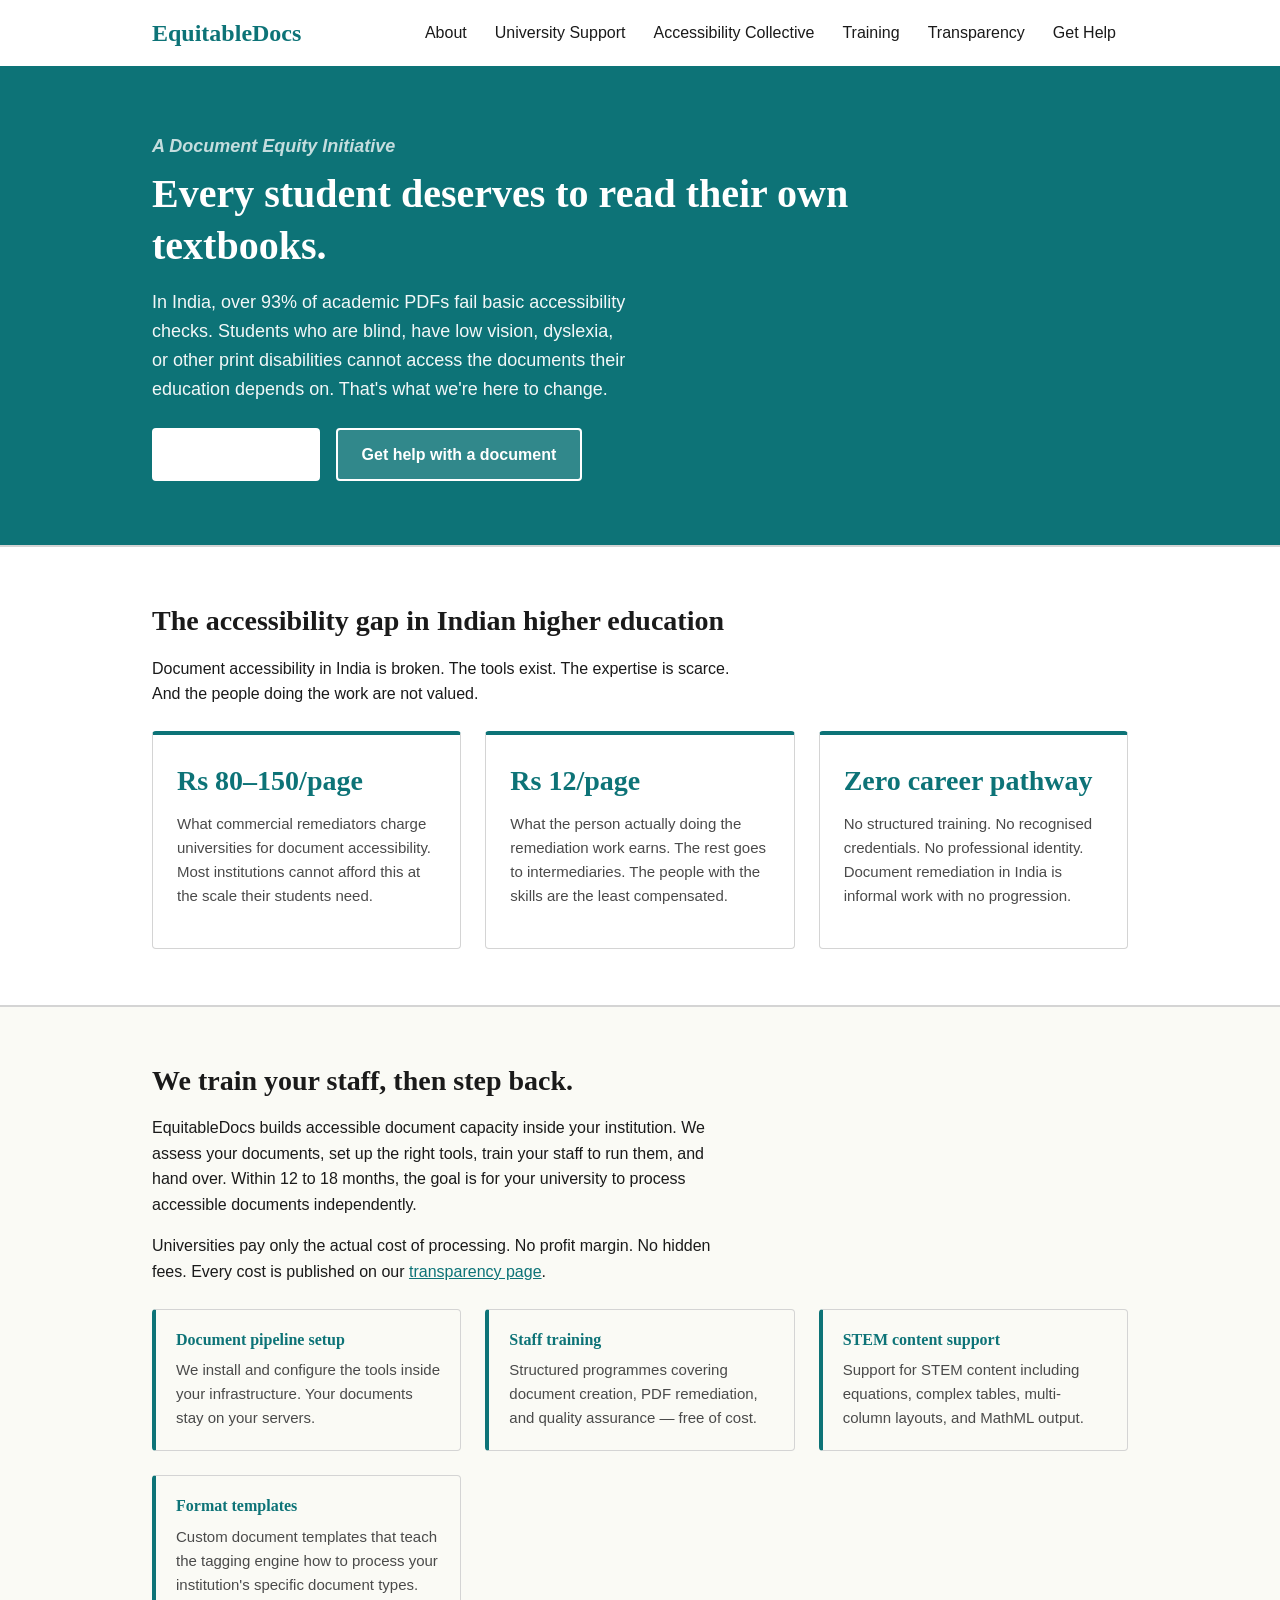
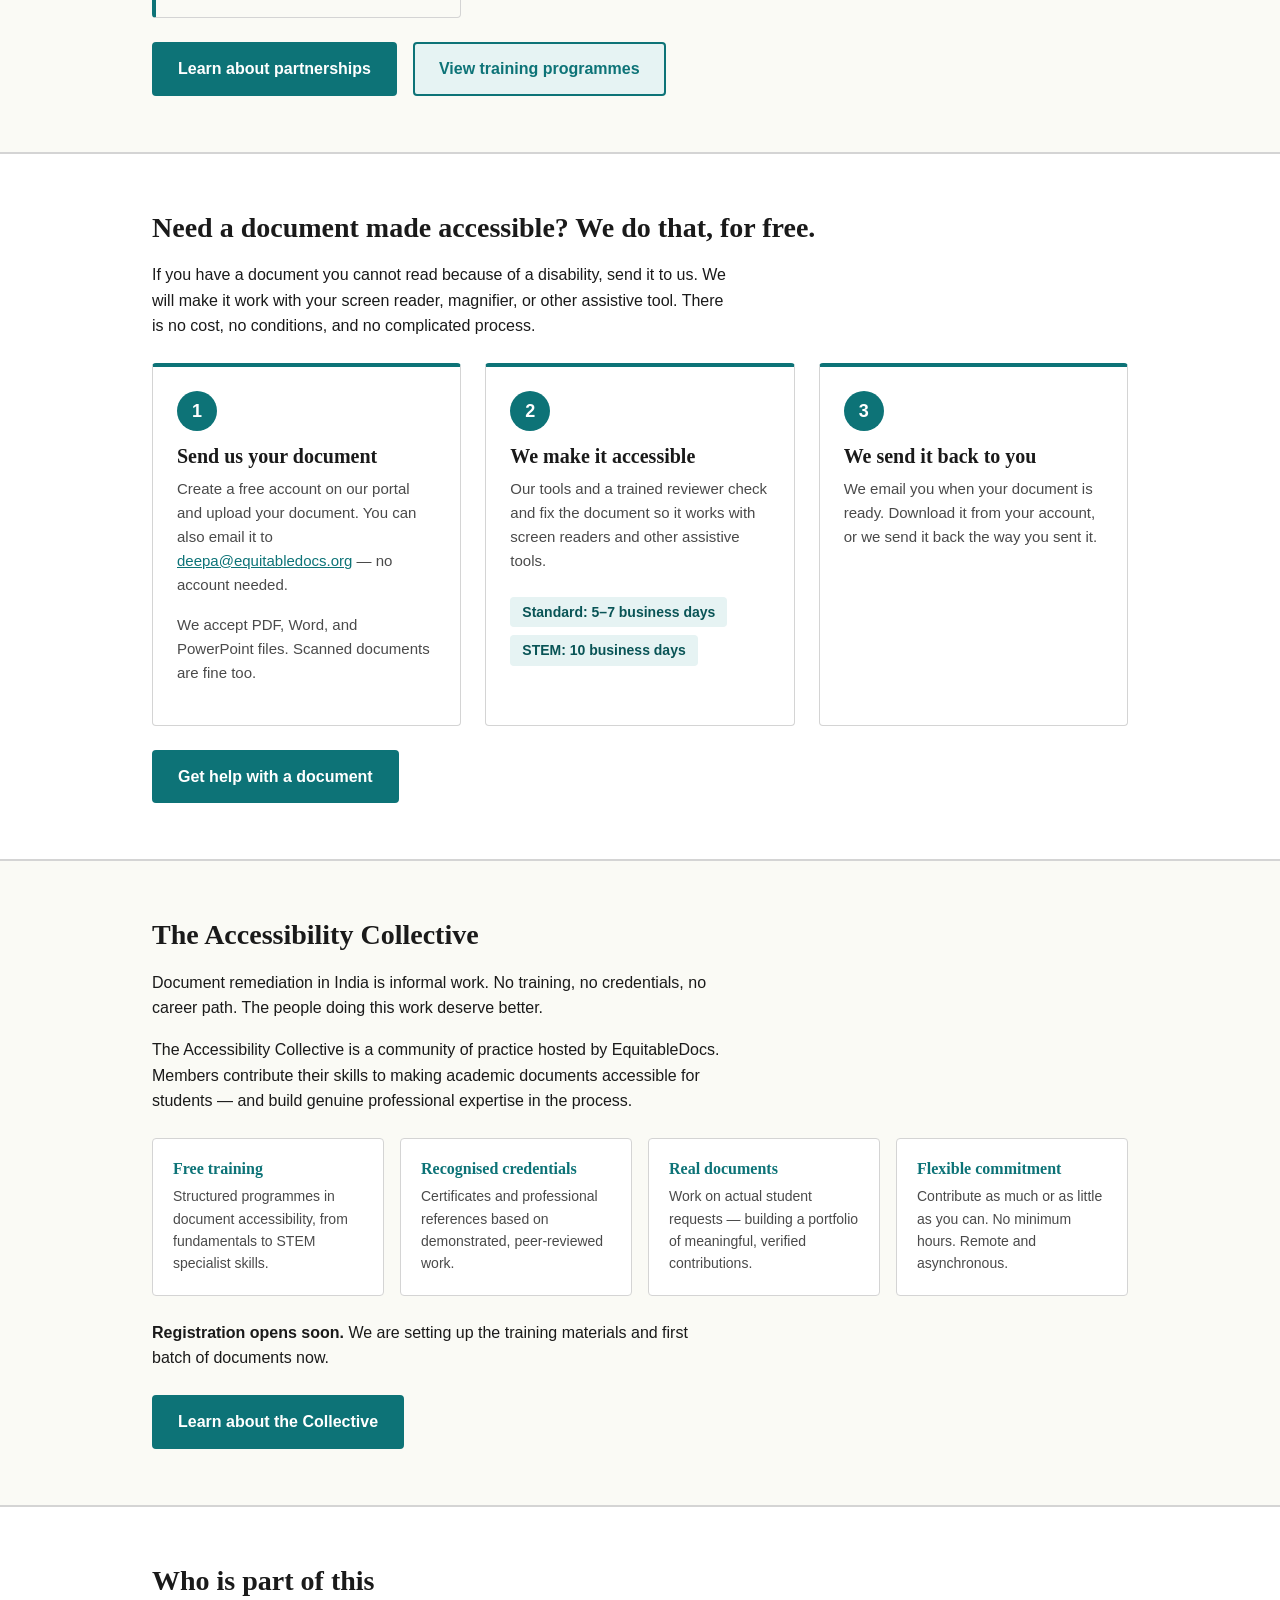
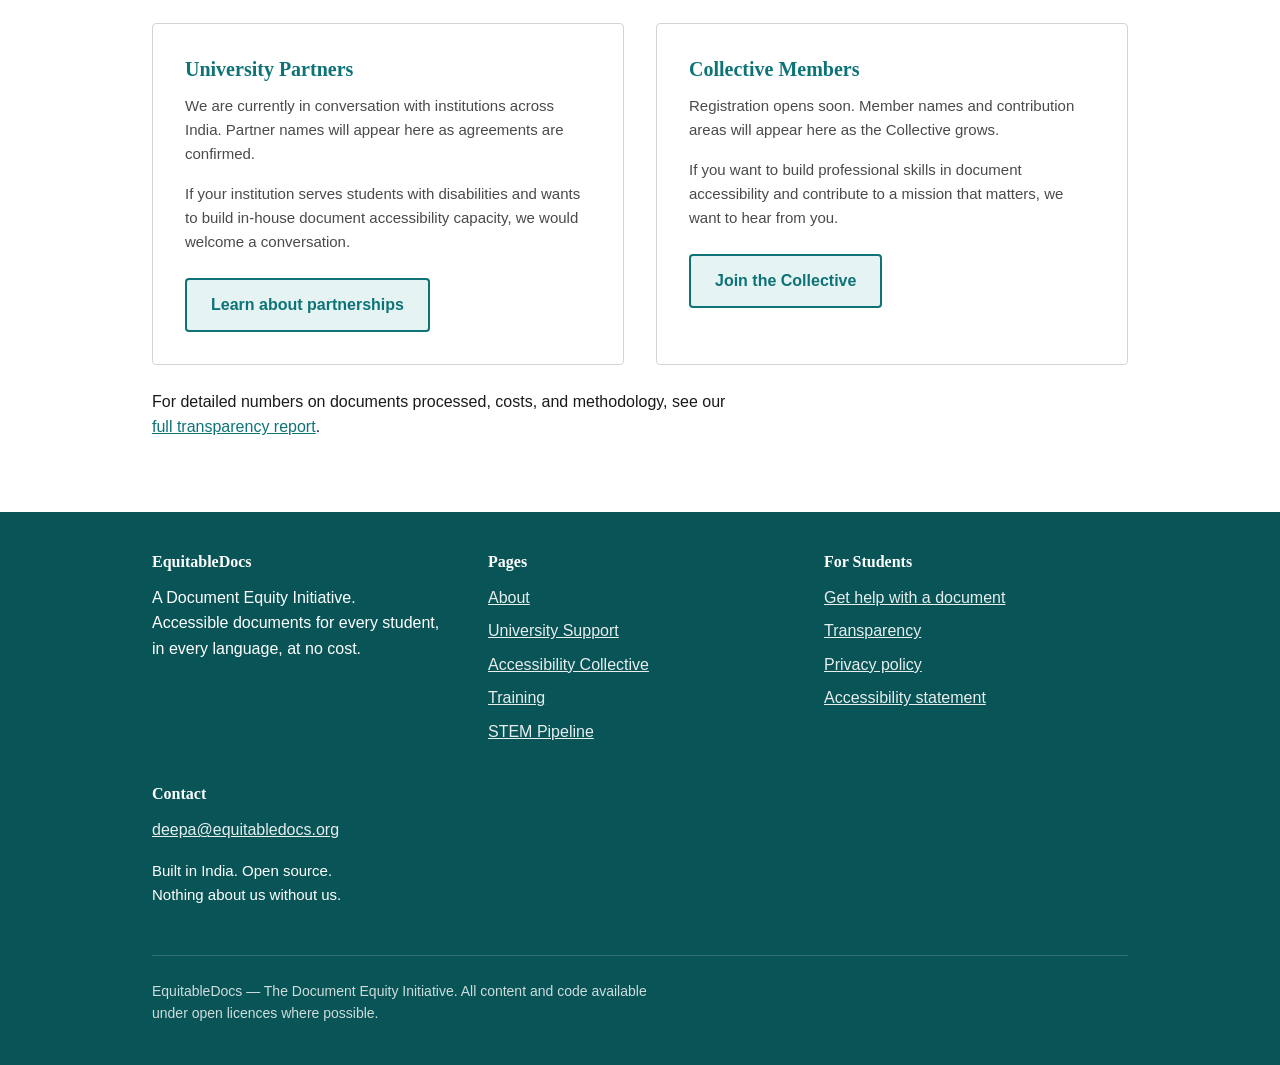
==== commit 549fb3e4: "Fix button visibility, rename nav label, simplify founder bio - btn-outline and btn-outline-w now ha" ====
--- a/index.html
+++ b/index.html
@@ -117,7 +117,7 @@
     <nav aria-label="Main navigation">
       <ul id="main-nav">
         <li><a href="/about">About</a></li>
-        <li><a href="/universities">Universities</a></li>
+        <li><a href="/universities">University Support</a></li>
         <li><a href="/accessibility-collective">Accessibility Collective</a></li>
         <li><a href="/training">Training</a></li>
         <li><a href="/transparency">Transparency</a></li>
@@ -306,7 +306,7 @@
         <h3>Pages</h3>
         <ul>
           <li><a href="/about">About</a></li>
-          <li><a href="/universities">Universities</a></li>
+          <li><a href="/universities">University Support</a></li>
           <li><a href="/accessibility-collective">Accessibility Collective</a></li>
           <li><a href="/training">Training</a></li>
           <li><a href="/stem">STEM Pipeline</a></li>
--- a/style.css
+++ b/style.css
@@ -252,7 +252,7 @@
   border-color: var(--teal-dark);
 }
 .btn-outline {
-  background: transparent;
+  background: var(--teal-light);
   color: var(--teal);
   border-color: var(--teal);
 }
@@ -262,7 +262,7 @@
 }
 /* White outline — for use on dark/teal backgrounds */
 .btn-outline-w {
-  background: transparent;
+  background: rgba(255, 255, 255, 0.15);
   color: var(--white);
   border-color: var(--white);
 }
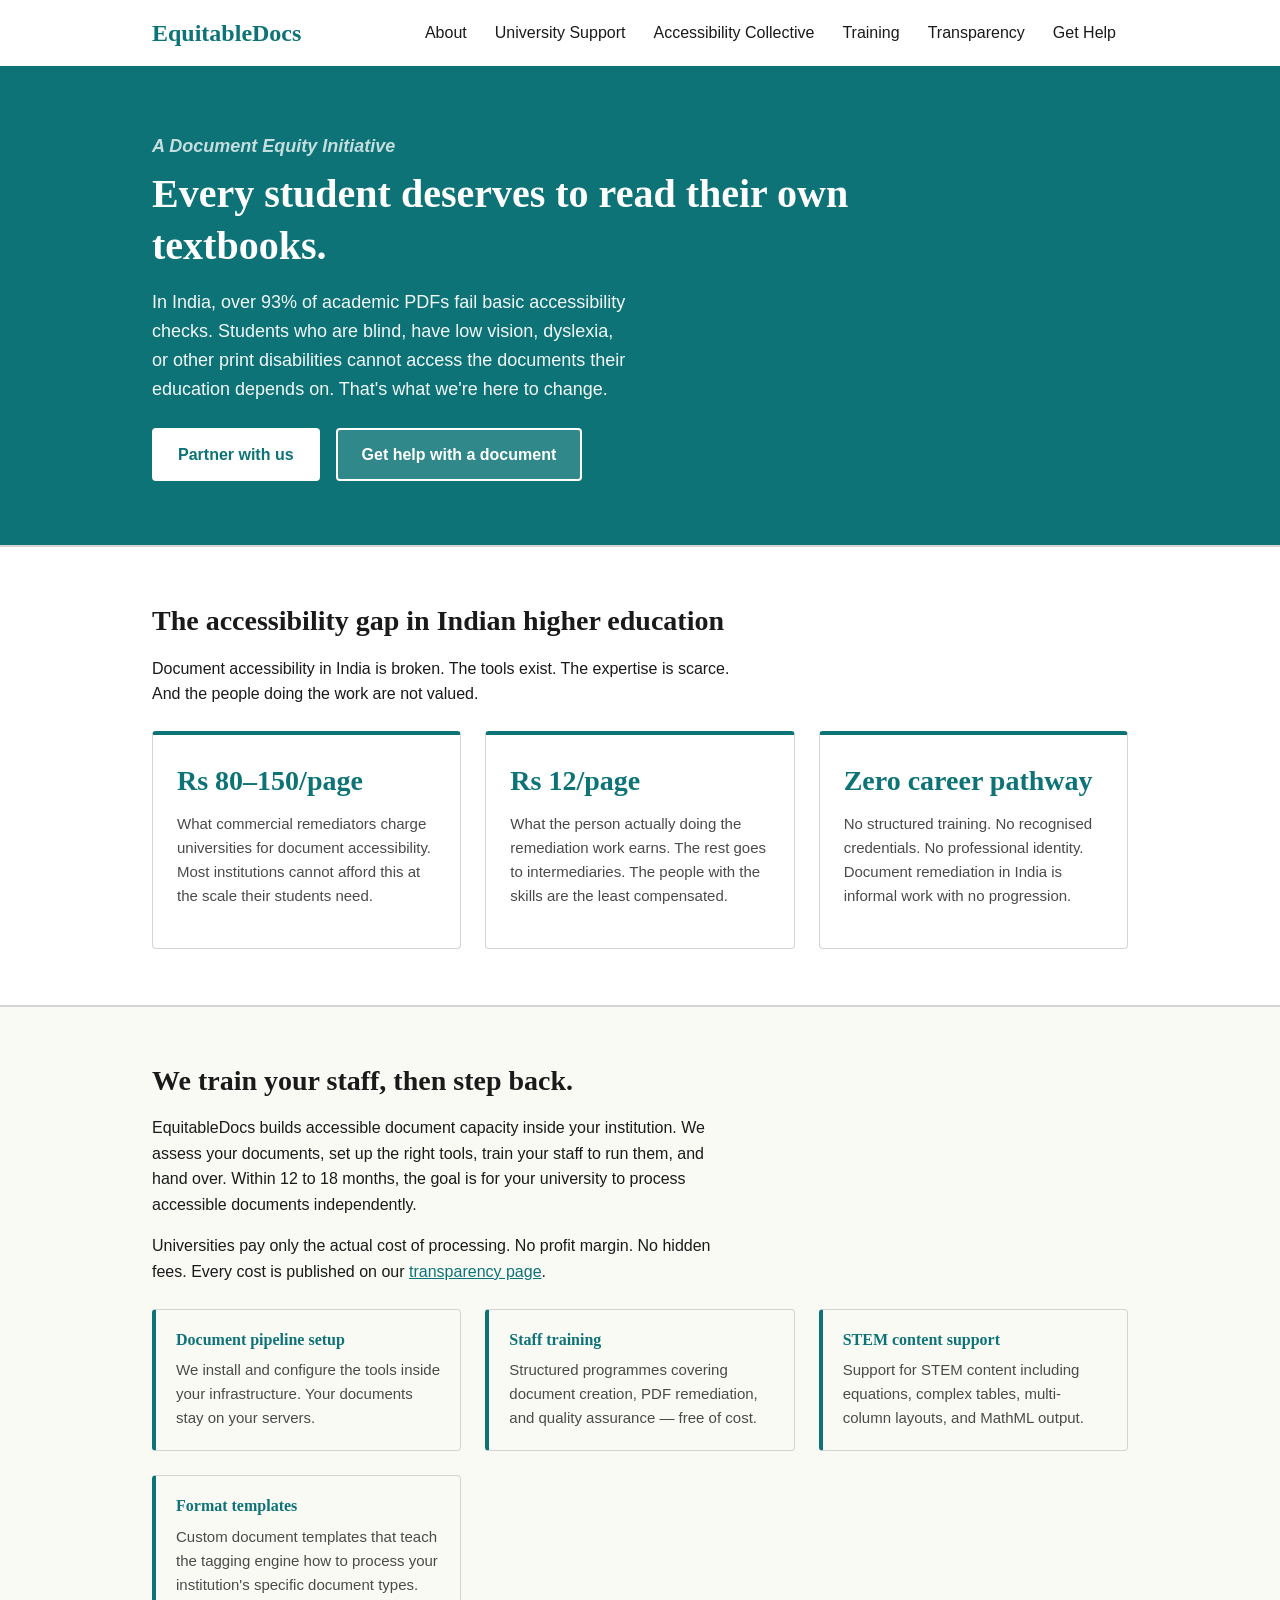
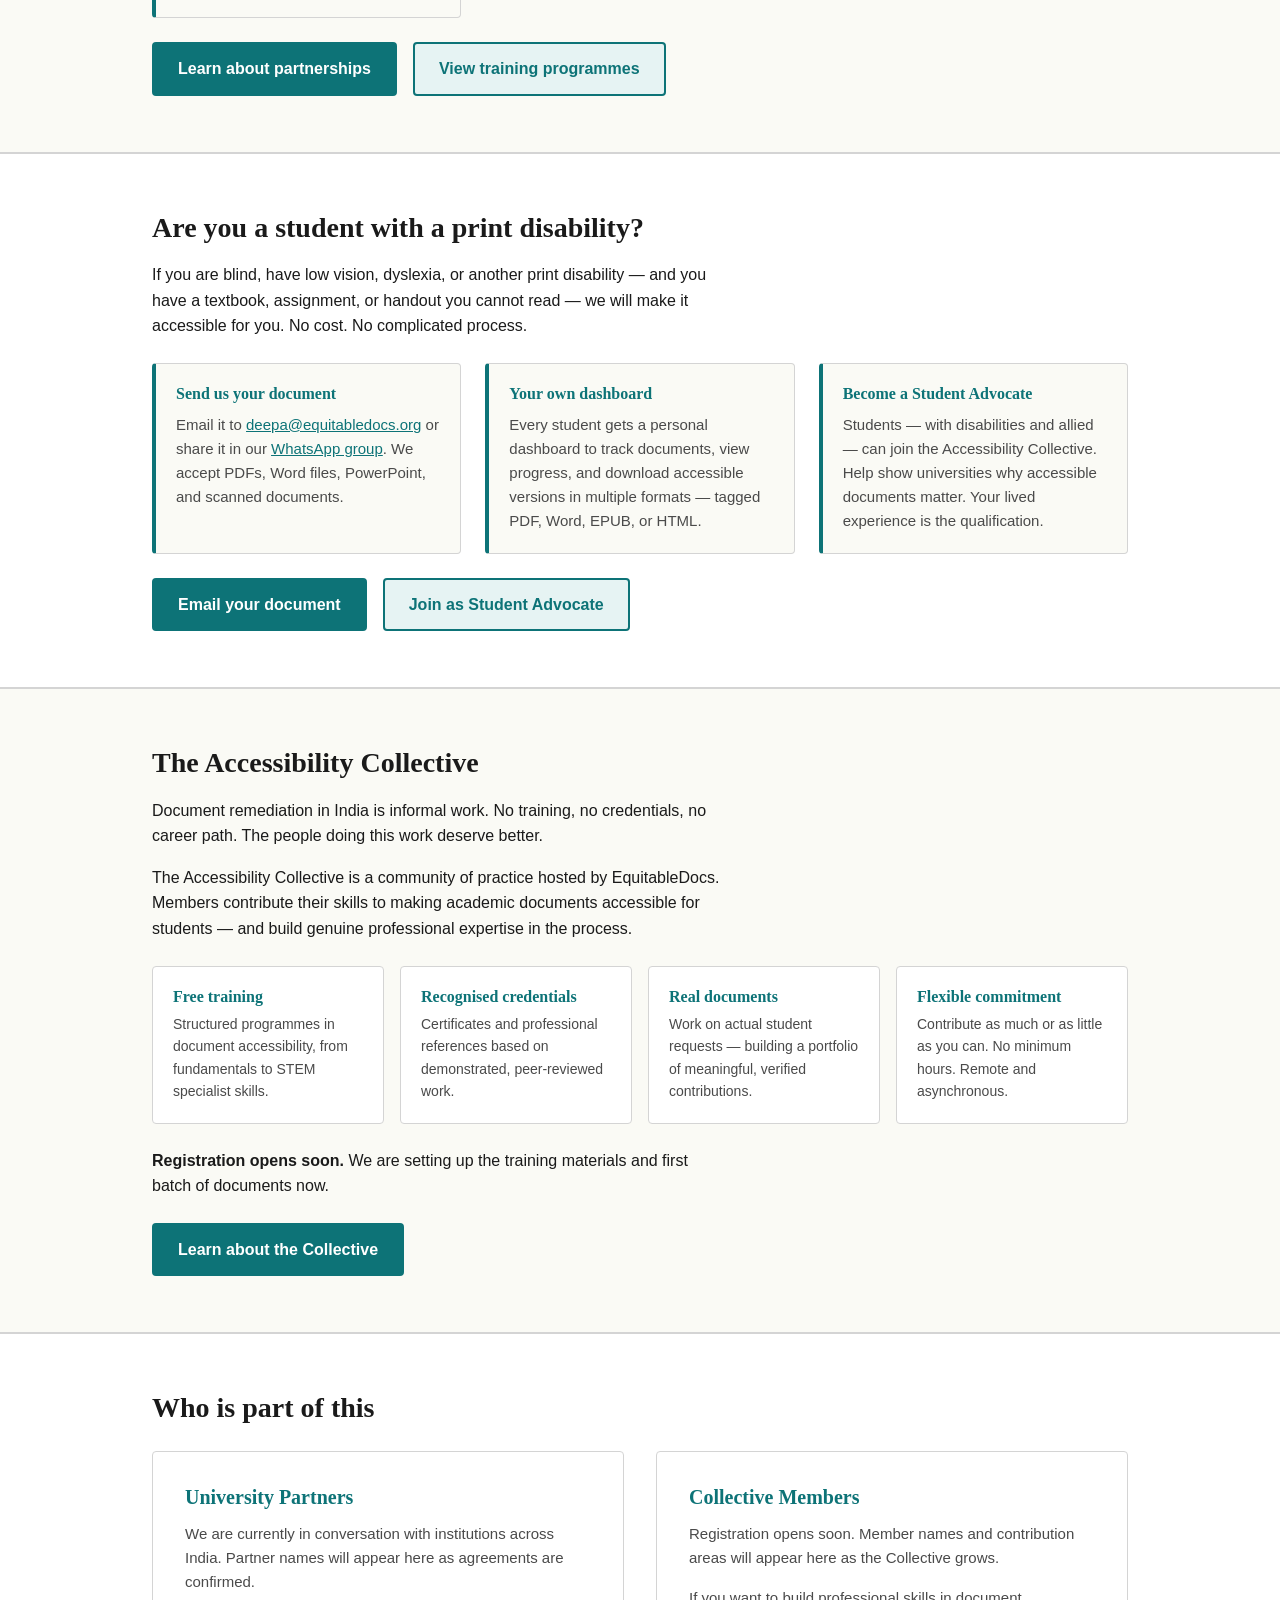
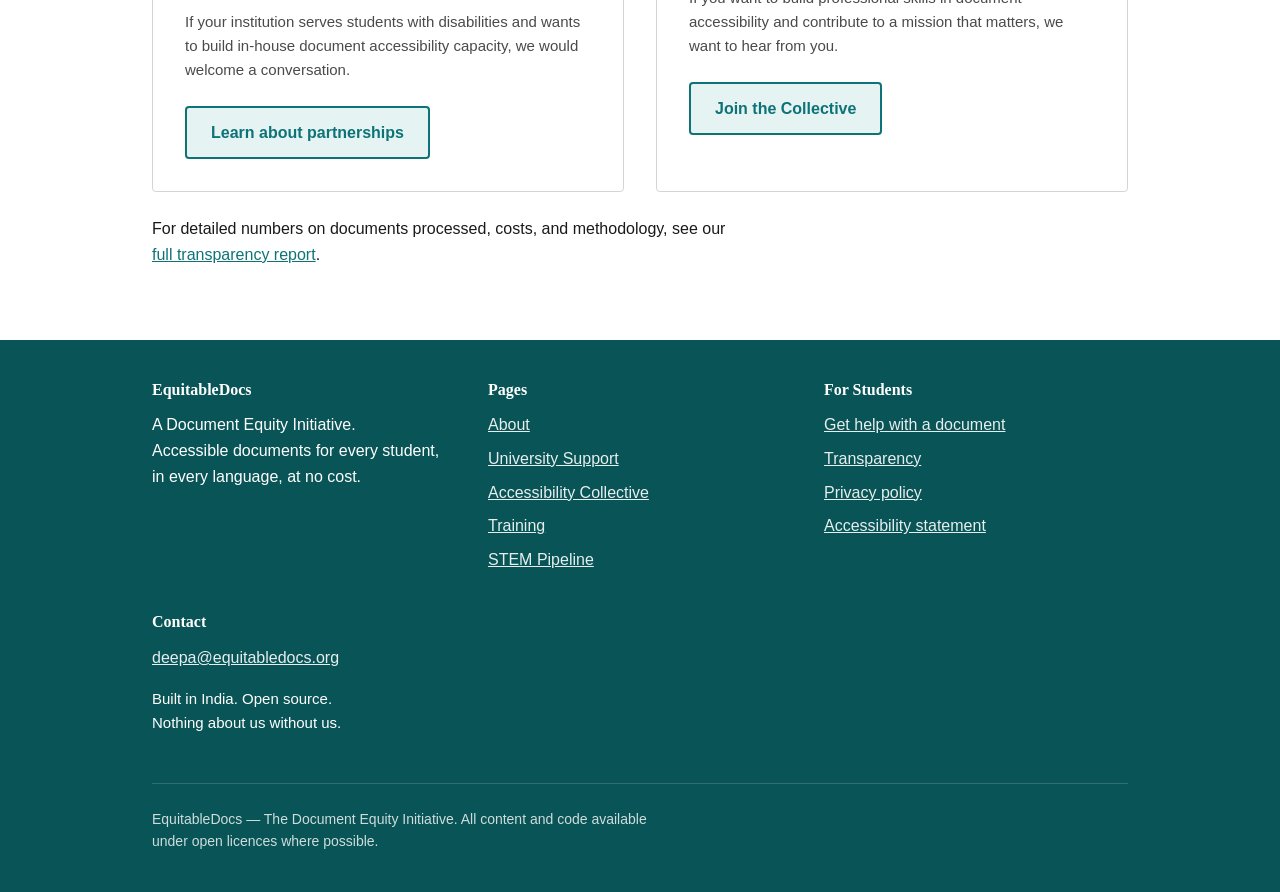
==== commit e1035f96: "Simplify student section: clear audience, no upload, add WhatsApp + Advocate path - Heading now asks" ====
--- a/index.html
+++ b/index.html
@@ -201,32 +201,28 @@
 <!-- FOR STUDENTS -->
 <section style="background: var(--white);" aria-labelledby="students-heading">
   <div class="container">
-    <h2 id="students-heading">Need a document made accessible? We do that, for free.</h2>
-    <p>If you have a document you cannot read because of a disability, send it to us. We will make it work with your screen reader, magnifier, or other assistive tool. There is no cost, no conditions, and no complicated process.</p>
-
-    <div class="steps">
-      <div class="step">
-        <span class="step-number" aria-hidden="true">1</span>
+    <h2 id="students-heading">Are you a student with a print disability?</h2>
+    <p>If you are blind, have low vision, dyslexia, or another print disability — and you have a textbook, assignment, or handout you cannot read — we will make it accessible for you. No cost. No complicated process.</p>
+
+    <div class="uni-features">
+      <div class="uni-feature">
         <h3>Send us your document</h3>
-        <p>Create a free account on our portal and upload your document. You can also email it to <a href="mailto:deepa@equitabledocs.org" style="color: var(--teal);">deepa@equitabledocs.org</a> — no account needed.</p>
-        <p>We accept PDF, Word, and PowerPoint files. Scanned documents are fine too.</p>
-      </div>
-      <div class="step">
-        <span class="step-number" aria-hidden="true">2</span>
-        <h3>We make it accessible</h3>
-        <p>Our tools and a trained reviewer check and fix the document so it works with screen readers and other assistive tools.</p>
-        <span class="timeline">Standard: 5–7 business days</span><br>
-        <span class="timeline">STEM: 10 business days</span>
-      </div>
-      <div class="step">
-        <span class="step-number" aria-hidden="true">3</span>
-        <h3>We send it back to you</h3>
-        <p>We email you when your document is ready. Download it from your account, or we send it back the way you sent it.</p>
+        <p>Email it to <a href="mailto:deepa@equitabledocs.org" style="color: var(--teal);">deepa@equitabledocs.org</a> or share it in our <a href="#" style="color: var(--teal);">WhatsApp group</a>. We accept PDFs, Word files, PowerPoint, and scanned documents.</p>
+        <!-- Replace # with WhatsApp group invite link when created -->
+      </div>
+      <div class="uni-feature">
+        <h3>Your own dashboard</h3>
+        <p>Every student gets a personal dashboard to track documents, view progress, and download accessible versions in multiple formats — tagged PDF, Word, EPUB, or HTML.</p>
+      </div>
+      <div class="uni-feature">
+        <h3>Become a Student Advocate</h3>
+        <p>Students — with disabilities and allied — can join the Accessibility Collective. Help show universities why accessible documents matter. Your lived experience is the qualification.</p>
       </div>
     </div>
 
     <div class="cta-group">
-      <a href="/get-help" class="btn btn-secondary">Get help with a document</a>
+      <a href="mailto:deepa@equitabledocs.org" class="btn btn-secondary">Email your document</a>
+      <a href="/accessibility-collective" class="btn btn-outline">Join as Student Advocate</a>
     </div>
   </div>
 </section>
--- a/style.css
+++ b/style.css
@@ -205,7 +205,7 @@
   opacity: 0.95;
   font-size: 1.125rem;
 }
-.hero a { color: var(--white); }
+.hero a:not(.btn) { color: var(--white); }
 
 /* === EYEBROW (small label above headings) === */
 .eyebrow {
